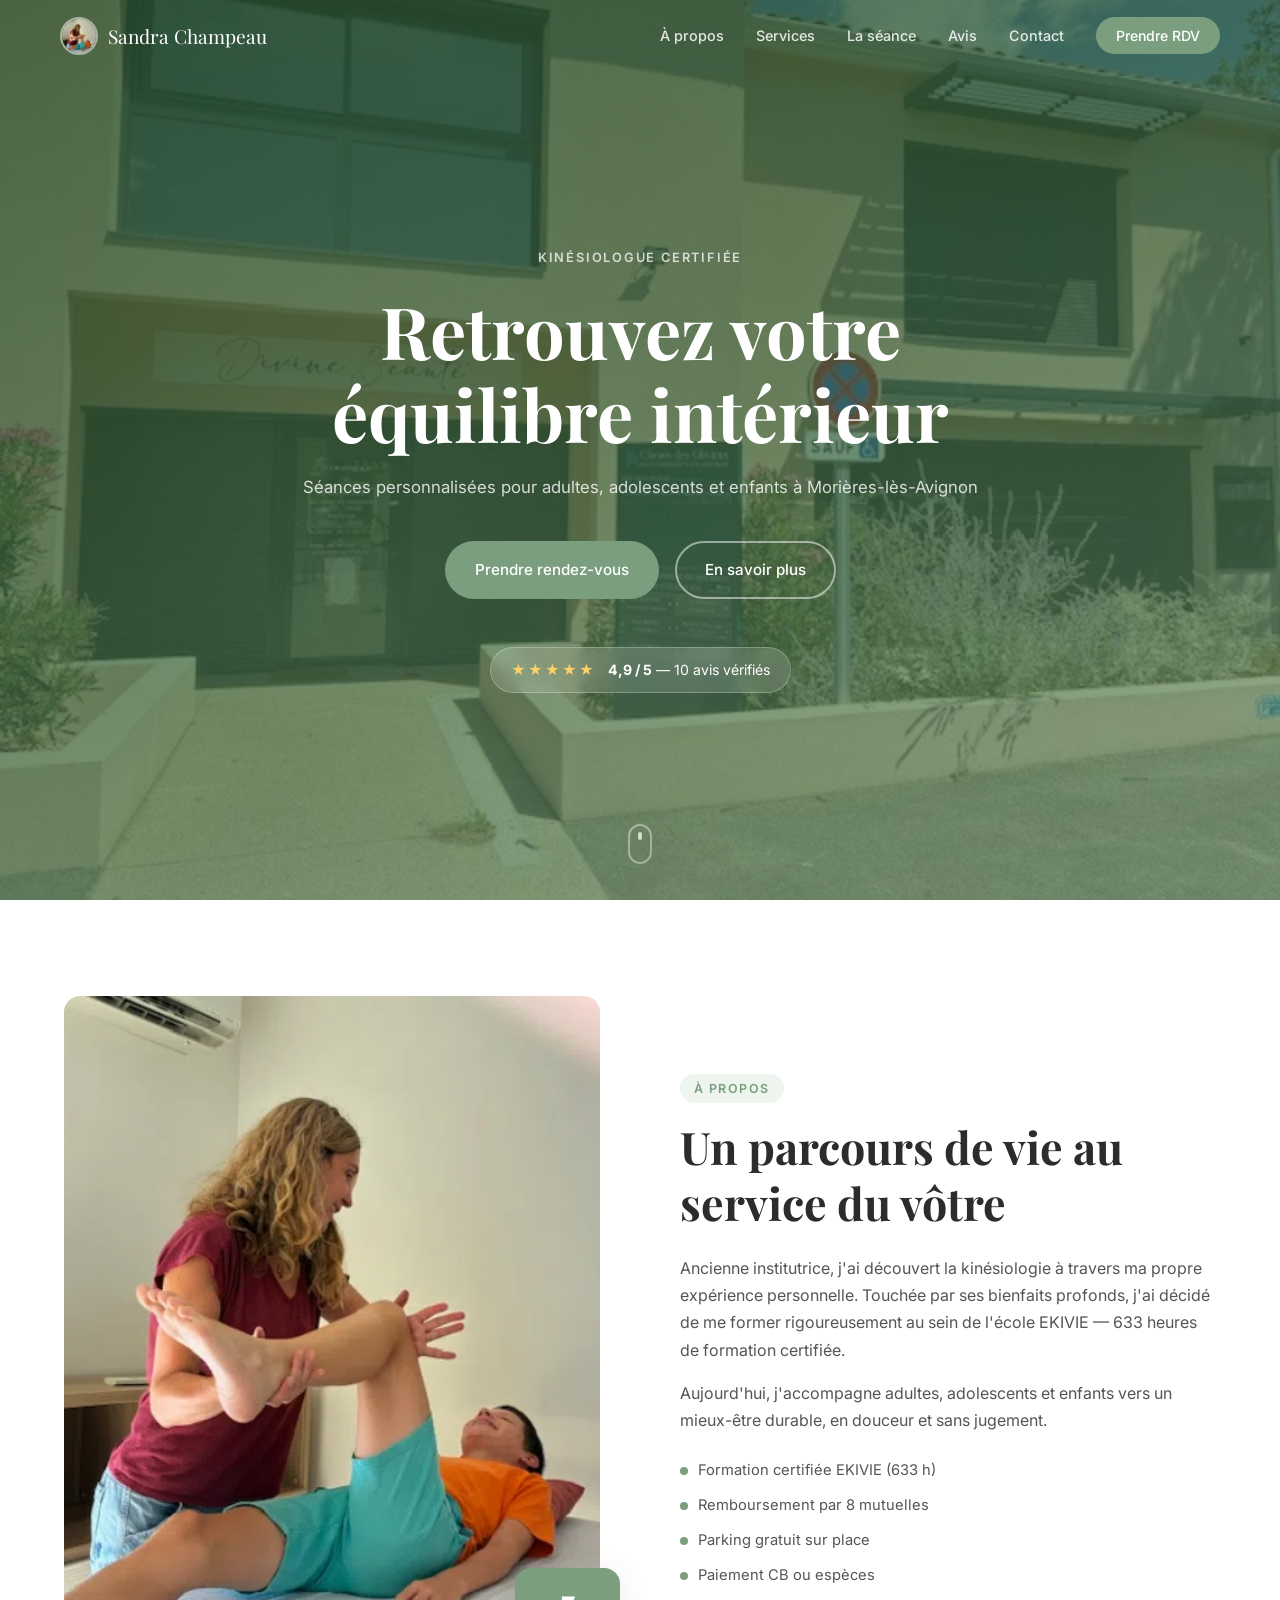
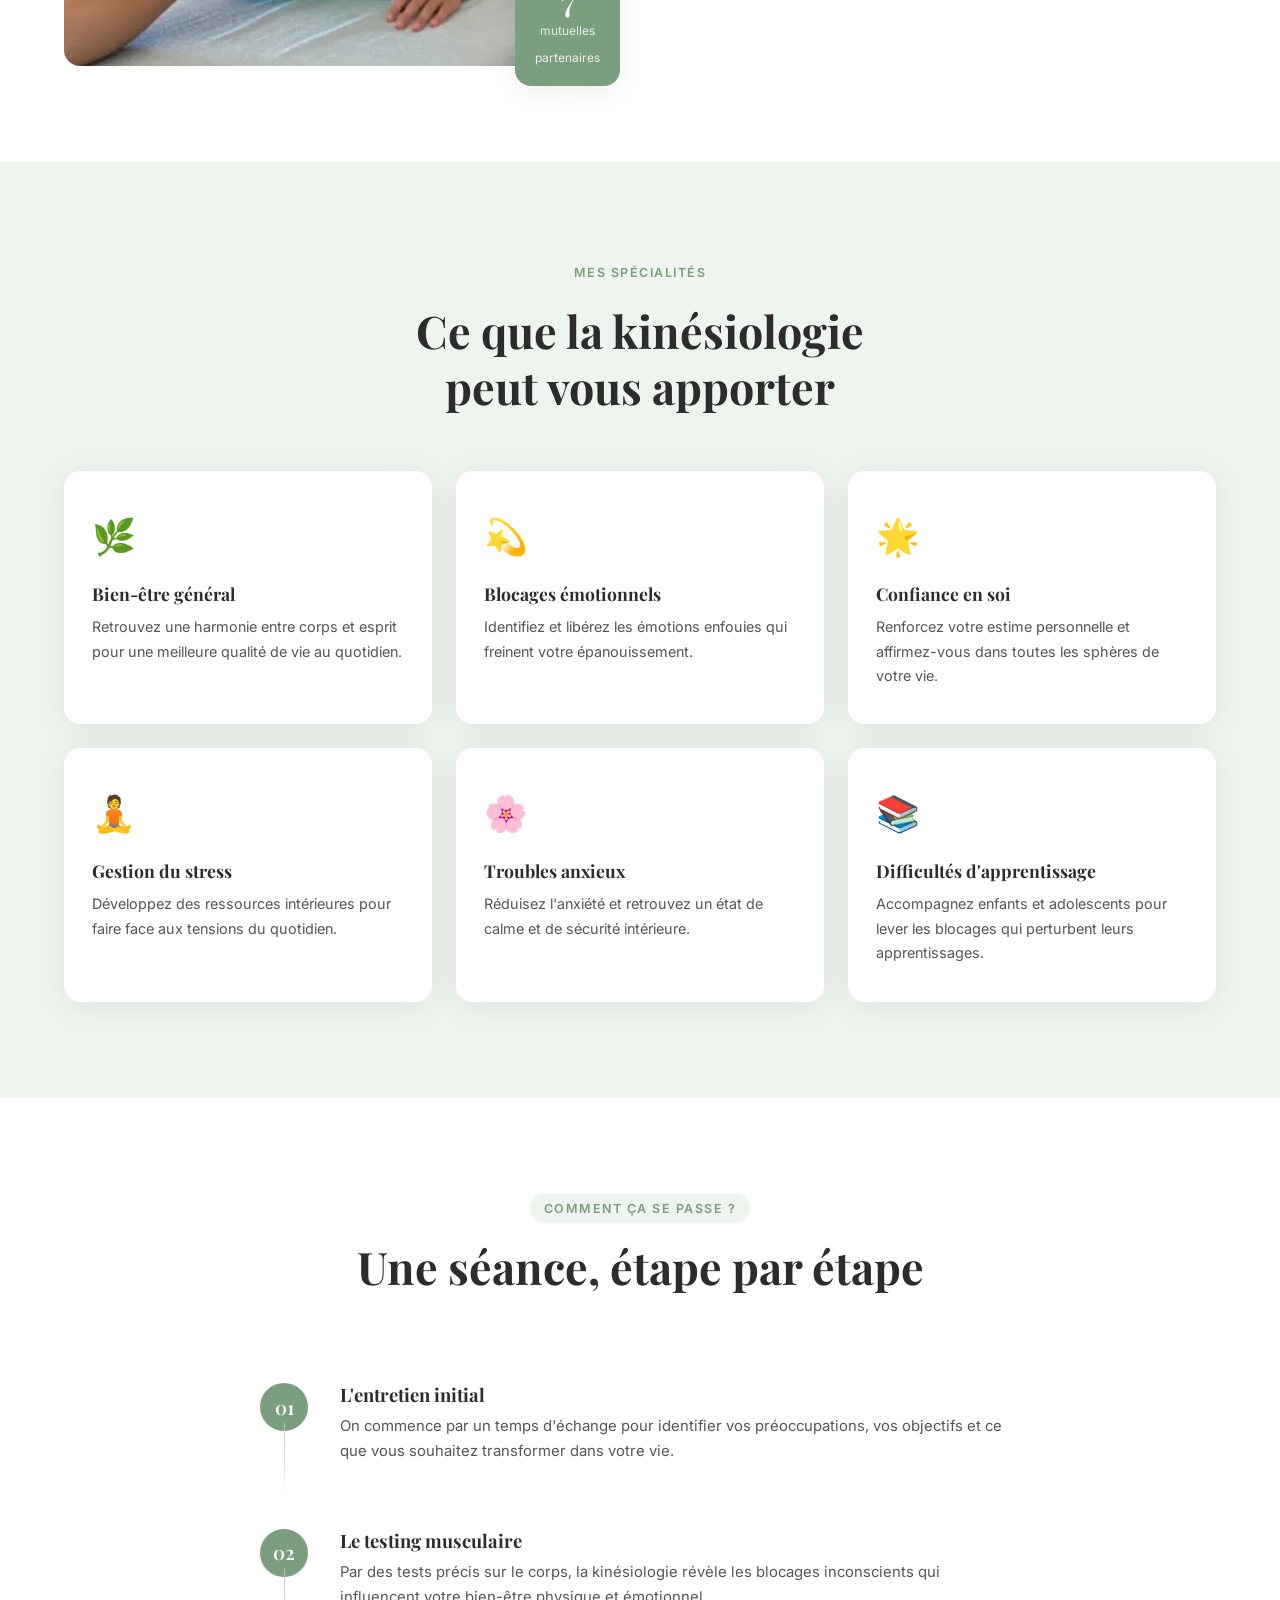
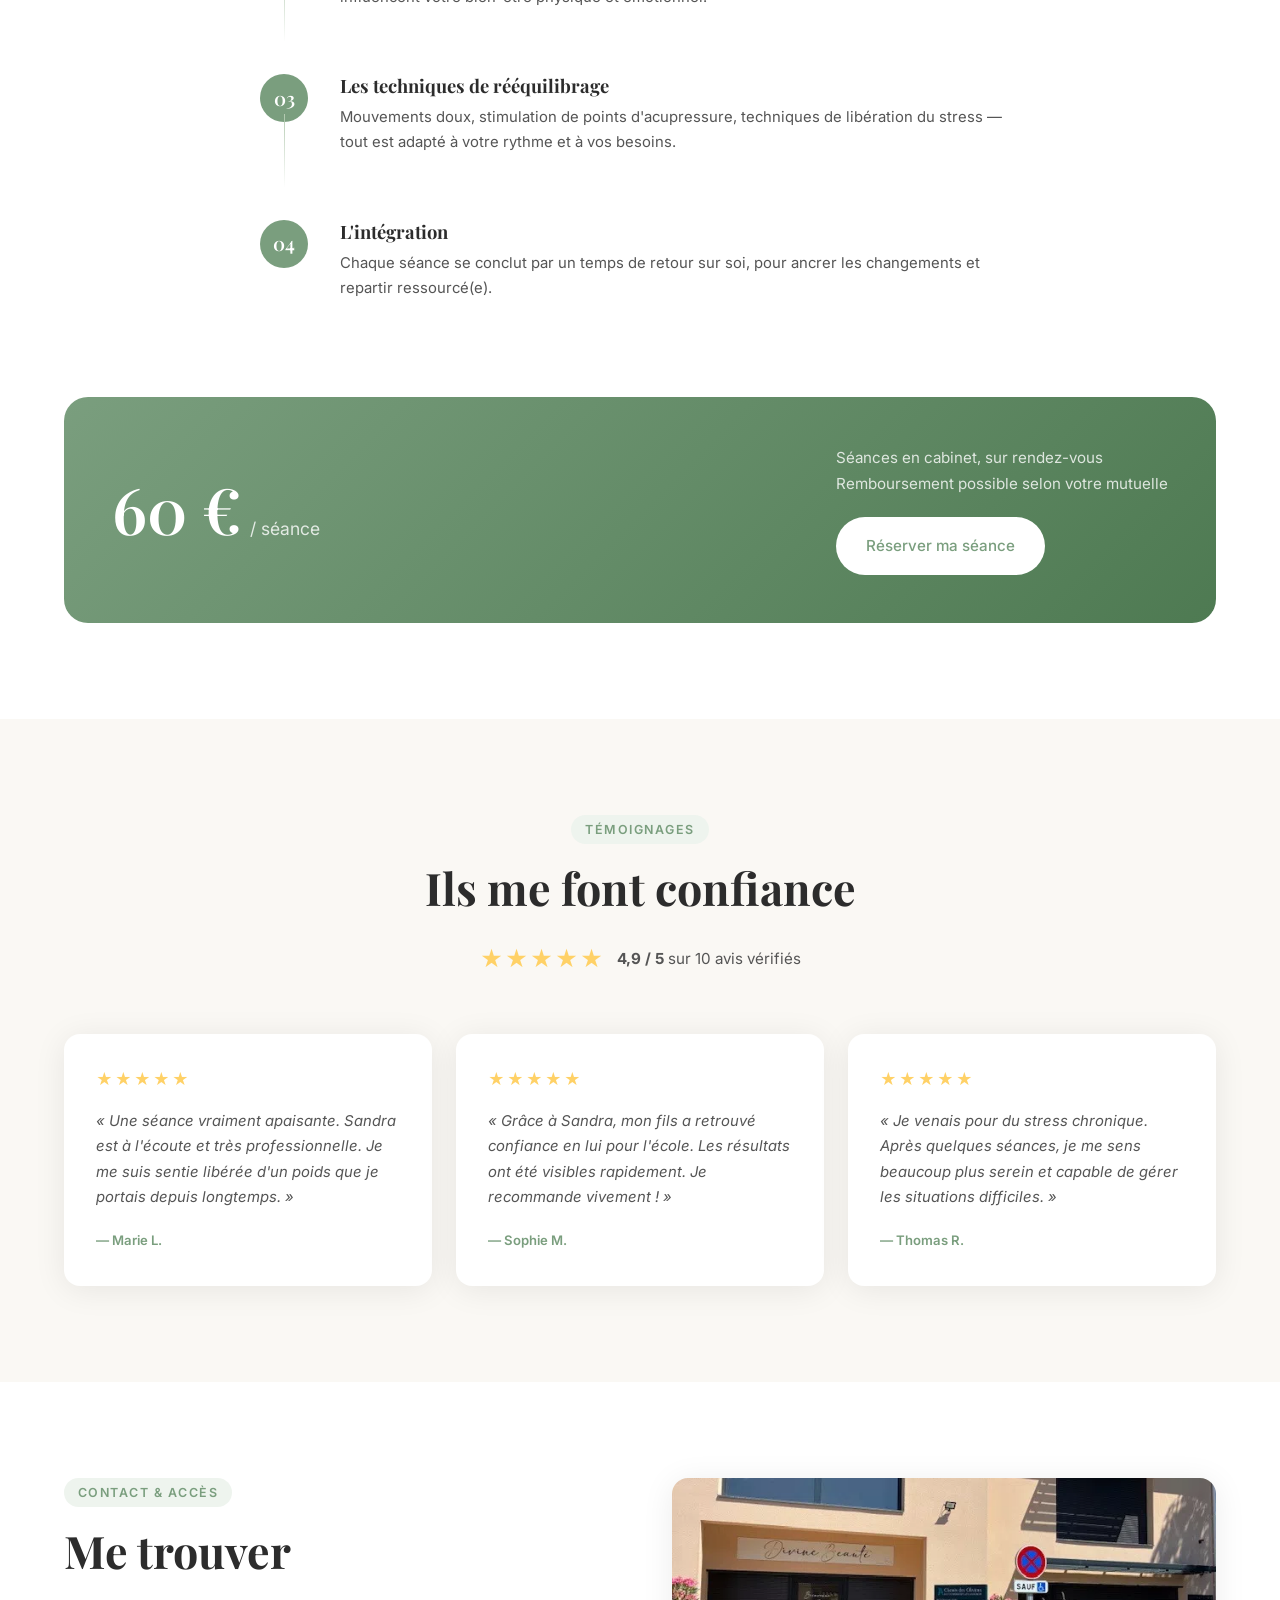
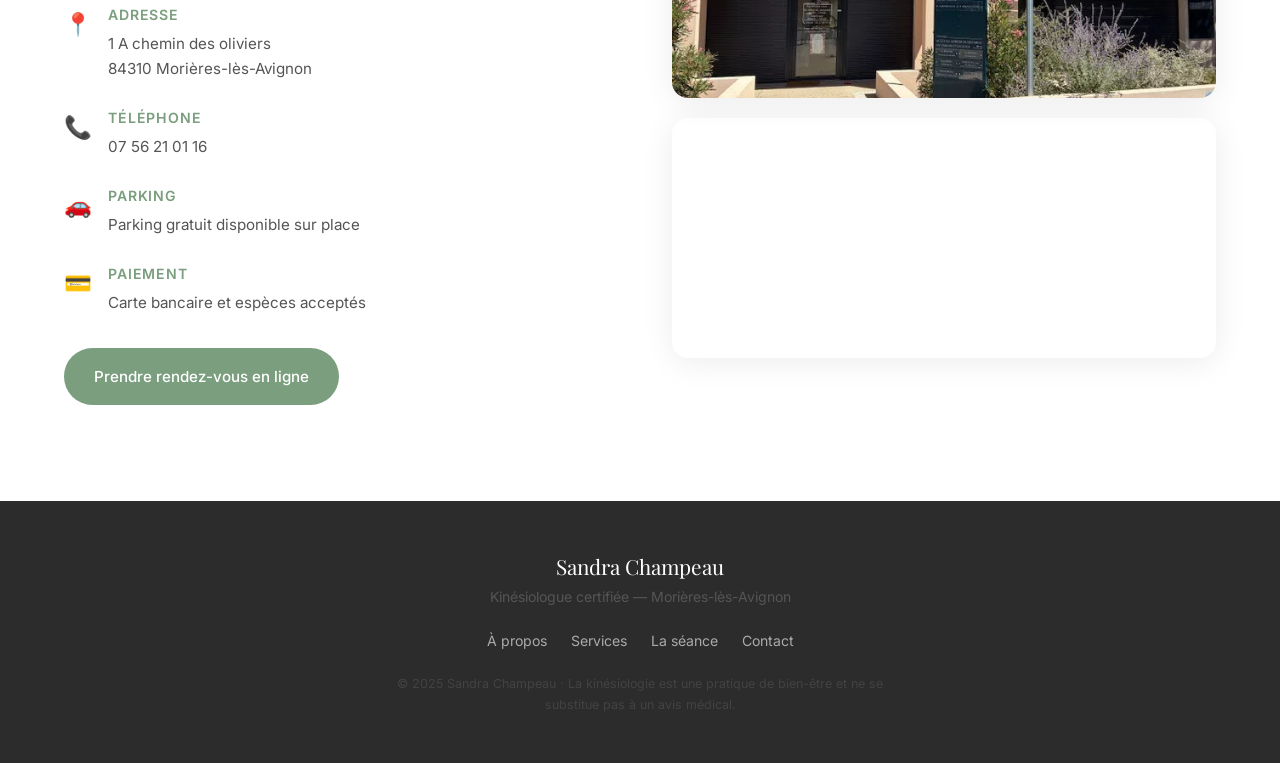
==== index.html @ ca21c3d2 "Initial commit — site Sandra Champeau kinésiologue" ====
<!DOCTYPE html>
<html lang="fr">
<head>
  <meta charset="UTF-8" />
  <meta name="viewport" content="width=device-width, initial-scale=1.0" />
  <title>Sandra Champeau — Kinésiologue à Morières-lès-Avignon | Gestion du stress, confiance en soi</title>
  <meta name="description" content="Sandra Champeau, kinésiologue certifiée à Morières-lès-Avignon (84310). Séances pour adultes, adolescents et enfants. Stress, anxiété, blocages émotionnels, confiance en soi. 60 € — Remboursement mutuelle. Prise de RDV en ligne." />
  <meta name="keywords" content="kinésiologue Morières-lès-Avignon, kinésiologie Avignon, kinésiologue 84310, gestion du stress Avignon, blocages émotionnels, confiance en soi, kinésiologie enfant adolescent, Sandra Champeau" />
  <meta name="author" content="Sandra Champeau" />
  <meta name="robots" content="index, follow" />
  <link rel="canonical" href="https://kinesiologie-sandra-champeau.netlify.app/" />

  <!-- Open Graph -->
  <meta property="og:type" content="website" />
  <meta property="og:url" content="https://kinesiologie-sandra-champeau.netlify.app/" />
  <meta property="og:title" content="Sandra Champeau — Kinésiologue à Morières-lès-Avignon" />
  <meta property="og:description" content="Kinésiologue certifiée à Morières-lès-Avignon. Stress, anxiété, blocages émotionnels, confiance en soi. Séances adultes, ados et enfants. 60 €." />
  <meta property="og:image" content="https://kinesiologie-sandra-champeau.netlify.app/sandra.webp" />
  <meta property="og:locale" content="fr_FR" />

  <!-- Twitter Card -->
  <meta name="twitter:card" content="summary_large_image" />
  <meta name="twitter:title" content="Sandra Champeau — Kinésiologue à Morières-lès-Avignon" />
  <meta name="twitter:description" content="Kinésiologue certifiée à Morières-lès-Avignon. Stress, blocages émotionnels, confiance en soi." />
  <meta name="twitter:image" content="https://kinesiologie-sandra-champeau.netlify.app/sandra.webp" />

  <!-- Schema JSON-LD -->
  <script type="application/ld+json">
  {
    "@context": "https://schema.org",
    "@type": "HealthAndBeautyBusiness",
    "name": "Sandra Champeau — Kinésiologue",
    "description": "Kinésiologue certifiée proposant des séances pour adultes, adolescents et enfants à Morières-lès-Avignon.",
    "url": "https://kinesiologie-sandra-champeau.netlify.app/",
    "image": "https://kinesiologie-sandra-champeau.netlify.app/sandra.webp",
    "telephone": "+33756210116",
    "priceRange": "60€",
    "currenciesAccepted": "EUR",
    "paymentAccepted": "Cash, Credit Card",
    "address": {
      "@type": "PostalAddress",
      "streetAddress": "1 A chemin des oliviers",
      "addressLocality": "Morières-lès-Avignon",
      "postalCode": "84310",
      "addressCountry": "FR"
    },
    "geo": { "@type": "GeoCoordinates", "latitude": 43.9285, "longitude": 4.8985 },
    "areaServed": ["Morières-lès-Avignon", "Avignon", "Vaucluse"],
    "aggregateRating": { "@type": "AggregateRating", "ratingValue": "4.9", "reviewCount": "10", "bestRating": "5" },
    "sameAs": ["https://www.resalib.fr/praticien/109384-sandra-champeau-kinesiologue-morieres-les-avignon"]
  }
  </script>

  <link rel="stylesheet" href="styles.css" />
  <link rel="preconnect" href="https://fonts.googleapis.com" />
  <link href="https://fonts.googleapis.com/css2?family=Playfair+Display:wght@400;600&family=Inter:wght@300;400;500;600&display=swap" rel="stylesheet" />
  <script src="https://identity.netlify.com/v1/netlify-identity-widget.js"></script>
</head>
<body>

  <!-- ── NAVIGATION ── -->
  <nav class="nav" id="nav">
    <div class="nav__inner">
      <a href="#hero" class="nav__logo">
        <img src="sandra.webp" alt="Sandra Champeau" class="nav__avatar" />
        Sandra Champeau
      </a>
      <button class="nav__burger" id="burger" aria-label="Menu">
        <span></span><span></span><span></span>
      </button>
      <ul class="nav__links" id="navLinks">
        <li><a href="#apropos">À propos</a></li>
        <li><a href="#services">Services</a></li>
        <li><a href="#seance">La séance</a></li>
        <li><a href="#avis">Avis</a></li>
        <li><a href="#contact">Contact</a></li>
        <li><a href="https://www.resalib.fr/praticien/109384-sandra-champeau-kinesiologue-morieres-les-avignon" class="nav__cta" target="_blank" rel="noopener">Prendre RDV</a></li>
      </ul>
    </div>
  </nav>

  <!-- ── HERO ── -->
  <section class="hero" id="hero">
    <div class="hero__bg"></div>
    <div class="hero__content reveal">
      <p class="hero__tag">Kinésiologue certifiée</p>
      <h1 class="hero__title" data-cms="hero.title">Retrouvez votre<br><em>équilibre intérieur</em></h1>
      <p class="hero__sub" data-cms="hero.subtitle">Séances personnalisées pour adultes, adolescents et enfants<br>à Morières-lès-Avignon</p>
      <div class="hero__actions">
        <a href="https://www.resalib.fr/praticien/109384-sandra-champeau-kinesiologue-morieres-les-avignon" class="btn btn--primary" target="_blank" rel="noopener">Prendre rendez-vous</a>
        <a href="#apropos" class="btn btn--ghost">En savoir plus</a>
      </div>
      <div class="hero__badge">
        <div class="stars">★★★★★</div>
        <span><strong>4,9 / 5</strong> — 10 avis vérifiés</span>
      </div>
    </div>
    <div class="hero__scroll"><span></span></div>
  </section>

  <!-- ── À PROPOS ── -->
  <section class="about section" id="apropos">
    <div class="container">
      <div class="about__grid">
        <div class="about__visual reveal">
          <div class="about__img-wrap">
            <img src="sandra.webp" alt="Sandra Champeau, kinésiologue, en séance avec un enfant" class="about__photo" id="about-photo" />
            <div class="about__badge-float">
              <span class="about__badge-num">8</span>
              <span class="about__badge-txt">mutuelles<br>partenaires</span>
            </div>
          </div>
        </div>
        <div class="about__text reveal">
          <span class="section__tag">À propos</span>
          <h2 class="section__title" data-cms="about.title">Un parcours de vie<br>au service du vôtre</h2>
          <p data-cms="about.text1">Ancienne institutrice, j'ai découvert la kinésiologie à travers ma propre expérience personnelle. Touchée par ses bienfaits profonds, j'ai décidé de me former rigoureusement au sein de l'école <strong>EKIVIE</strong> — 633 heures de formation certifiée.</p>
          <p data-cms="about.text2">Aujourd'hui, j'accompagne adultes, adolescents et enfants vers un mieux-être durable, en douceur et sans jugement.</p>
          <ul class="about__list">
            <li>Formation certifiée EKIVIE (633 h)</li>
            <li>Remboursement par 8 mutuelles</li>
            <li>Parking gratuit sur place</li>
            <li>Paiement CB ou espèces</li>
          </ul>
        </div>
      </div>
    </div>
  </section>

  <!-- ── SERVICES ── -->
  <section class="services section" id="services">
    <div class="container">
      <div class="section__header reveal">
        <span class="section__tag">Mes spécialités</span>
        <h2 class="section__title">Ce que la kinésiologie<br>peut vous apporter</h2>
      </div>
      <div class="services__grid" id="services-grid">
        <!-- Injecté via JS -->
      </div>
    </div>
  </section>

  <!-- ── LA SÉANCE ── -->
  <section class="process section" id="seance">
    <div class="container">
      <div class="section__header reveal">
        <span class="section__tag">Comment ça se passe ?</span>
        <h2 class="section__title">Une séance, étape par étape</h2>
      </div>
      <div class="process__steps">
        <div class="process__step reveal">
          <div class="process__num">01</div>
          <div class="process__body">
            <h3>L'entretien initial</h3>
            <p>On commence par un temps d'échange pour identifier vos préoccupations, vos objectifs et ce que vous souhaitez transformer dans votre vie.</p>
          </div>
        </div>
        <div class="process__step reveal">
          <div class="process__num">02</div>
          <div class="process__body">
            <h3>Le testing musculaire</h3>
            <p>Par des tests précis sur le corps, la kinésiologie révèle les blocages inconscients qui influencent votre bien-être physique et émotionnel.</p>
          </div>
        </div>
        <div class="process__step reveal">
          <div class="process__num">03</div>
          <div class="process__body">
            <h3>Les techniques de rééquilibrage</h3>
            <p>Mouvements doux, stimulation de points d'acupressure, techniques de libération du stress — tout est adapté à votre rythme et à vos besoins.</p>
          </div>
        </div>
        <div class="process__step reveal">
          <div class="process__num">04</div>
          <div class="process__body">
            <h3>L'intégration</h3>
            <p>Chaque séance se conclut par un temps de retour sur soi, pour ancrer les changements et repartir ressourcé(e).</p>
          </div>
        </div>
      </div>

      <div class="tarif reveal">
        <div class="tarif__price">
          <span class="tarif__num" id="tarif-num">60 €</span>
          <span class="tarif__label">/ séance</span>
        </div>
        <div class="tarif__info">
          <p>Séances en cabinet, sur rendez-vous<br>Remboursement possible selon votre mutuelle</p>
          <a href="https://www.resalib.fr/praticien/109384-sandra-champeau-kinesiologue-morieres-les-avignon" class="btn btn--primary" target="_blank" rel="noopener">Réserver ma séance</a>
        </div>
      </div>
    </div>
  </section>

  <!-- ── AVIS ── -->
  <section class="reviews section" id="avis">
    <div class="container">
      <div class="section__header reveal">
        <span class="section__tag">Témoignages</span>
        <h2 class="section__title">Ils me font confiance</h2>
        <div class="reviews__global">
          <div class="stars stars--lg">★★★★★</div>
          <p><strong>4,9 / 5</strong> sur 10 avis vérifiés</p>
        </div>
      </div>
      <div class="reviews__grid" id="reviews-grid">
        <!-- Injecté via JS -->
      </div>
    </div>
  </section>

  <!-- ── CONTACT ── -->
  <section class="contact section" id="contact">
    <div class="container">
      <div class="contact__grid">
        <div class="contact__info reveal">
          <span class="section__tag">Contact & accès</span>
          <h2 class="section__title">Me trouver</h2>
          <ul class="contact__list">
            <li>
              <span class="contact__icon">📍</span>
              <div>
                <strong>Adresse</strong>
                <p>1 A chemin des oliviers<br>84310 Morières-lès-Avignon</p>
              </div>
            </li>
            <li>
              <span class="contact__icon">📞</span>
              <div>
                <strong>Téléphone</strong>
                <p><a href="tel:0756210116">07 56 21 01 16</a></p>
              </div>
            </li>
            <li>
              <span class="contact__icon">🚗</span>
              <div>
                <strong>Parking</strong>
                <p>Parking gratuit disponible sur place</p>
              </div>
            </li>
            <li>
              <span class="contact__icon">💳</span>
              <div>
                <strong>Paiement</strong>
                <p>Carte bancaire et espèces acceptés</p>
              </div>
            </li>
          </ul>
          <a href="https://www.resalib.fr/praticien/109384-sandra-champeau-kinesiologue-morieres-les-avignon" class="btn btn--primary" target="_blank" rel="noopener">Prendre rendez-vous en ligne</a>
        </div>
        <div class="contact__visuals reveal">
          <img src="109384_cabinet.webp" alt="Façade du cabinet de kinésiologie, Chemin des Oliviers, Morières-lès-Avignon" class="contact__cabinet-photo" />
          <div class="contact__map">
            <iframe
              src="https://www.google.com/maps/embed?pb=!1m18!1m12!1m3!1d2882.5!2d4.8985!3d43.9285!2m3!1f0!2f0!3f0!3m2!1i1024!2i768!4f13.1!3m3!1m2!1s0x12b5ef7a6b2bef1f%3A0x0!2s1+A+Chemin+des+Oliviers%2C+84310+Mori%C3%A8res-l%C3%A8s-Avignon!5e0!3m2!1sfr!2sfr!4v1"
              width="100%" height="100%" style="border:0;" allowfullscreen="" loading="lazy"
              referrerpolicy="no-referrer-when-downgrade" title="Localisation du cabinet">
            </iframe>
          </div>
        </div>
      </div>
    </div>
  </section>

  <!-- ── FOOTER ── -->
  <footer class="footer">
    <div class="container">
      <div class="footer__inner">
        <div>
          <p class="footer__name">Sandra Champeau</p>
          <p class="footer__job">Kinésiologue certifiée — Morières-lès-Avignon</p>
        </div>
        <nav class="footer__nav">
          <a href="#apropos">À propos</a>
          <a href="#services">Services</a>
          <a href="#seance">La séance</a>
          <a href="#contact">Contact</a>
        </nav>
        <p class="footer__legal">© 2025 Sandra Champeau · La kinésiologie est une pratique de bien-être et ne se substitue pas à un avis médical.</p>
      </div>
    </div>
  </footer>

  <script src="script.js"></script>
</body>
</html>
---- styles.css ----
/* ── RESET & BASE ── */
*, *::before, *::after { box-sizing: border-box; margin: 0; padding: 0; }

:root {
  --sage:      #7a9e7e;
  --sage-lt:   #b5cbb2;
  --sage-pale: #eef4ee;
  --cream:     #faf8f4;
  --warm:      #f0ebe2;
  --text:      #2c2c2c;
  --text-m:    #555;
  --text-lt:   #888;
  --white:     #ffffff;
  --radius:    16px;
  --shadow:    0 4px 32px rgba(0,0,0,.08);
  --trans:     .35s cubic-bezier(.4,0,.2,1);
}

html { scroll-behavior: smooth; font-size: 16px; }

body {
  font-family: 'Inter', sans-serif;
  color: var(--text);
  background: var(--cream);
  line-height: 1.7;
  overflow-x: hidden;
}

h1,h2,h3 { font-family: 'Playfair Display', serif; line-height: 1.25; }
a { color: inherit; text-decoration: none; }
p { color: var(--text-m); }
img { max-width: 100%; display: block; }

.container { width: min(1160px, 90%); margin-inline: auto; }

.section { padding: 96px 0; }

.section__tag {
  display: inline-block;
  font-size: .78rem;
  font-weight: 600;
  letter-spacing: .12em;
  text-transform: uppercase;
  color: var(--sage);
  background: var(--sage-pale);
  padding: 4px 14px;
  border-radius: 999px;
  margin-bottom: 16px;
}

.section__title {
  font-size: clamp(1.9rem, 4vw, 2.8rem);
  color: var(--text);
  margin-bottom: 24px;
}

.section__header { text-align: center; margin-bottom: 56px; }

/* ── BUTTONS ── */
.btn {
  display: inline-flex;
  align-items: center;
  gap: 8px;
  padding: 14px 28px;
  border-radius: 999px;
  font-size: .95rem;
  font-weight: 500;
  font-family: 'Inter', sans-serif;
  cursor: pointer;
  transition: var(--trans);
  border: 2px solid transparent;
}

.btn--primary {
  background: var(--sage);
  color: var(--white);
}
.btn--primary:hover { background: #638467; transform: translateY(-2px); box-shadow: 0 8px 24px rgba(122,158,126,.35); }

.btn--ghost {
  background: transparent;
  color: var(--white);
  border-color: rgba(255,255,255,.5);
}
.btn--ghost:hover { background: rgba(255,255,255,.12); border-color: rgba(255,255,255,.8); }

/* ── NAVIGATION ── */
.nav {
  position: fixed;
  top: 0; left: 0; right: 0;
  z-index: 100;
  padding: 0 32px;
  transition: background var(--trans), box-shadow var(--trans);
}

.nav.scrolled {
  background: rgba(250,248,244,.95);
  backdrop-filter: blur(12px);
  box-shadow: 0 2px 20px rgba(0,0,0,.06);
}

.nav__inner {
  display: flex;
  align-items: center;
  justify-content: space-between;
  height: 72px;
  max-width: 1160px;
  margin-inline: auto;
}

.nav__logo {
  font-family: 'Playfair Display', serif;
  font-size: 1.2rem;
  color: var(--white);
  transition: color var(--trans);
  display: flex;
  align-items: center;
  gap: 10px;
}
.nav.scrolled .nav__logo { color: var(--text); }

.nav__avatar {
  width: 38px;
  height: 38px;
  border-radius: 50%;
  object-fit: cover;
  object-position: center top;
  border: 2px solid rgba(255,255,255,.5);
  flex-shrink: 0;
  transition: border-color var(--trans);
}
.nav.scrolled .nav__avatar { border-color: var(--sage-lt); }

.nav__links {
  display: flex;
  align-items: center;
  gap: 32px;
  list-style: none;
}

.nav__links a {
  font-size: .9rem;
  font-weight: 500;
  color: rgba(255,255,255,.85);
  transition: color var(--trans);
}
.nav.scrolled .nav__links a { color: var(--text-m); }
.nav__links a:hover { color: var(--sage) !important; }

.nav__cta {
  background: var(--sage) !important;
  color: var(--white) !important;
  padding: 10px 20px;
  border-radius: 999px;
  font-size: .88rem !important;
}
.nav__cta:hover { background: #638467 !important; transform: translateY(-1px); }

.nav__burger { display: none; flex-direction: column; gap: 5px; background: none; border: none; cursor: pointer; padding: 4px; }
.nav__burger span { display: block; width: 24px; height: 2px; background: var(--white); border-radius: 2px; transition: var(--trans); }
.nav.scrolled .nav__burger span { background: var(--text); }

/* ── HERO ── */
.hero {
  min-height: 100svh;
  display: flex;
  align-items: center;
  justify-content: center;
  text-align: center;
  position: relative;
  overflow: hidden;
  padding: 120px 20px 80px;
}

.hero__bg {
  position: absolute;
  inset: 0;
  background-image: url('109384_cabinet.webp');
  background-size: cover;
  background-position: center;
  z-index: 0;
}

.hero__bg::after {
  content: '';
  position: absolute;
  inset: 0;
  background: linear-gradient(160deg,
    rgba(40, 78, 43, 0.82) 0%,
    rgba(60, 100, 64, 0.75) 50%,
    rgba(100, 140, 100, 0.65) 100%);
}

.hero__content {
  position: relative;
  z-index: 1;
  max-width: 680px;
}

.hero__tag {
  font-size: .8rem;
  font-weight: 600;
  letter-spacing: .14em;
  text-transform: uppercase;
  color: rgba(255,255,255,.75);
  margin-bottom: 20px;
}

.hero__title {
  font-size: clamp(2.5rem, 7vw, 4.5rem);
  color: var(--white);
  margin-bottom: 20px;
  line-height: 1.15;
}
.hero__title em { font-style: italic; color: #d4ebd5; }

.hero__sub {
  font-size: 1.05rem;
  color: rgba(255,255,255,.8);
  margin-bottom: 40px;
  line-height: 1.6;
}

.hero__actions {
  display: flex;
  gap: 16px;
  justify-content: center;
  flex-wrap: wrap;
  margin-bottom: 48px;
}

.hero__badge {
  display: inline-flex;
  align-items: center;
  gap: 12px;
  background: rgba(255,255,255,.15);
  backdrop-filter: blur(8px);
  border: 1px solid rgba(255,255,255,.25);
  border-radius: 999px;
  padding: 10px 20px;
  color: var(--white);
  font-size: .88rem;
}

.stars { color: #ffd166; letter-spacing: 2px; }
.stars--lg { font-size: 1.4rem; }

.hero__scroll {
  position: absolute;
  bottom: 36px;
  left: 50%;
  transform: translateX(-50%);
  z-index: 1;
}
.hero__scroll span {
  display: block;
  width: 24px;
  height: 40px;
  border: 2px solid rgba(255,255,255,.4);
  border-radius: 999px;
  position: relative;
}
.hero__scroll span::after {
  content: '';
  position: absolute;
  top: 6px;
  left: 50%;
  transform: translateX(-50%);
  width: 4px;
  height: 8px;
  background: rgba(255,255,255,.7);
  border-radius: 2px;
  animation: scrollDot 1.8s ease-in-out infinite;
}
@keyframes scrollDot {
  0%   { opacity: 1; transform: translateX(-50%) translateY(0); }
  100% { opacity: 0; transform: translateX(-50%) translateY(14px); }
}

/* ── ABOUT ── */
.about { background: var(--white); }

.about__grid {
  display: grid;
  grid-template-columns: 1fr 1fr;
  gap: 80px;
  align-items: center;
}

.about__img-wrap {
  position: relative;
  border-radius: var(--radius);
  overflow: visible;
}

.about__photo {
  width: 100%;
  aspect-ratio: 4/5;
  object-fit: cover;
  object-position: center top;
  border-radius: var(--radius);
  display: block;
}

.about__badge-float {
  position: absolute;
  bottom: -20px;
  right: -20px;
  background: var(--sage);
  color: var(--white);
  border-radius: var(--radius);
  padding: 16px 20px;
  text-align: center;
  box-shadow: var(--shadow);
}
.about__badge-num {
  display: block;
  font-size: 2rem;
  font-family: 'Playfair Display', serif;
  font-weight: 600;
  line-height: 1;
}
.about__badge-txt {
  font-size: .75rem;
  opacity: .85;
}

.about__text p { margin-bottom: 16px; }

.about__list {
  list-style: none;
  margin-top: 24px;
  display: flex;
  flex-direction: column;
  gap: 10px;
}
.about__list li {
  display: flex;
  align-items: center;
  gap: 10px;
  font-size: .92rem;
  color: var(--text-m);
}
.about__list li::before {
  content: '';
  display: block;
  width: 8px;
  height: 8px;
  border-radius: 50%;
  background: var(--sage);
  flex-shrink: 0;
}

/* ── SERVICES ── */
.services { background: var(--sage-pale); }

.services__grid {
  display: grid;
  grid-template-columns: repeat(3, 1fr);
  gap: 24px;
}

.service-card {
  background: var(--white);
  border-radius: var(--radius);
  padding: 36px 28px;
  box-shadow: var(--shadow);
  transition: transform var(--trans), box-shadow var(--trans);
}
.service-card:hover {
  transform: translateY(-6px);
  box-shadow: 0 16px 48px rgba(0,0,0,.1);
}

.service-card__icon { font-size: 2.2rem; margin-bottom: 16px; }
.service-card h3 { font-size: 1.1rem; margin-bottom: 10px; color: var(--text); }
.service-card p { font-size: .9rem; }

/* ── PROCESS ── */
.process { background: var(--white); }

.process__steps {
  display: flex;
  flex-direction: column;
  gap: 0;
  max-width: 760px;
  margin: 0 auto 64px;
}

.process__step {
  display: flex;
  gap: 32px;
  align-items: flex-start;
  padding: 32px 0;
  position: relative;
}

.process__step:not(:last-child)::after {
  content: '';
  position: absolute;
  left: 24px;
  top: 72px;
  bottom: 0;
  width: 1px;
  background: linear-gradient(to bottom, var(--sage-lt), transparent);
}

.process__num {
  font-family: 'Playfair Display', serif;
  font-size: 1.2rem;
  font-weight: 600;
  color: var(--white);
  background: var(--sage);
  width: 48px;
  height: 48px;
  border-radius: 50%;
  display: flex;
  align-items: center;
  justify-content: center;
  flex-shrink: 0;
}

.process__body h3 { font-size: 1.15rem; margin-bottom: 8px; }
.process__body p { font-size: .93rem; }

.tarif {
  background: linear-gradient(135deg, var(--sage) 0%, #4e7a52 100%);
  border-radius: 24px;
  padding: 48px;
  display: flex;
  align-items: center;
  justify-content: space-between;
  gap: 32px;
  flex-wrap: wrap;
  color: var(--white);
}

.tarif__price { display: flex; align-items: baseline; gap: 8px; }
.tarif__num {
  font-family: 'Playfair Display', serif;
  font-size: 4rem;
  font-weight: 600;
  line-height: 1;
}
.tarif__label { font-size: 1.1rem; opacity: .8; }

.tarif__info p { color: rgba(255,255,255,.8); margin-bottom: 20px; font-size: .95rem; }

.tarif .btn--primary {
  background: var(--white);
  color: var(--sage);
}
.tarif .btn--primary:hover { background: var(--cream); box-shadow: 0 8px 24px rgba(0,0,0,.15); }

/* ── REVIEWS ── */
.reviews { background: var(--cream); }

.reviews__global {
  display: flex;
  align-items: center;
  gap: 12px;
  justify-content: center;
  margin-top: 8px;
}
.reviews__global p { font-size: .95rem; color: var(--text-m); }

.reviews__grid {
  display: grid;
  grid-template-columns: repeat(3, 1fr);
  gap: 24px;
  margin-top: 16px;
}

.review-card {
  background: var(--white);
  border-radius: var(--radius);
  padding: 32px;
  box-shadow: var(--shadow);
}

.review-card__stars { color: #ffd166; margin-bottom: 16px; letter-spacing: 2px; }
.review-card p { font-size: .93rem; font-style: italic; margin-bottom: 16px; }
.review-card__author { font-size: .82rem; font-weight: 600; color: var(--sage); }

/* ── CONTACT ── */
.contact { background: var(--white); }

.contact__grid {
  display: grid;
  grid-template-columns: 1fr 1fr;
  gap: 64px;
  align-items: start;
}

.contact__list {
  list-style: none;
  display: flex;
  flex-direction: column;
  gap: 24px;
  margin-bottom: 32px;
}

.contact__list li {
  display: flex;
  gap: 16px;
  align-items: flex-start;
}

.contact__icon { font-size: 1.4rem; flex-shrink: 0; margin-top: 2px; }

.contact__list strong {
  display: block;
  font-size: .88rem;
  font-weight: 600;
  text-transform: uppercase;
  letter-spacing: .06em;
  color: var(--sage);
  margin-bottom: 4px;
}

.contact__list p, .contact__list a {
  font-size: .95rem;
  color: var(--text-m);
}
.contact__list a:hover { color: var(--sage); }

.contact__visuals {
  display: flex;
  flex-direction: column;
  gap: 20px;
}

.contact__cabinet-photo {
  width: 100%;
  height: 220px;
  object-fit: cover;
  object-position: center;
  border-radius: var(--radius);
  box-shadow: var(--shadow);
  display: block;
}

.contact__map {
  border-radius: var(--radius);
  overflow: hidden;
  height: 240px;
  box-shadow: var(--shadow);
}

.contact__map iframe {
  width: 100%;
  height: 100%;
  display: block;
}

/* ── FOOTER ── */
.footer {
  background: var(--text);
  color: rgba(255,255,255,.7);
  padding: 48px 0;
}

.footer__inner {
  display: flex;
  flex-direction: column;
  align-items: center;
  gap: 20px;
  text-align: center;
}

.footer__name {
  font-family: 'Playfair Display', serif;
  font-size: 1.3rem;
  color: var(--white);
}

.footer__job { font-size: .88rem; }

.footer__nav {
  display: flex;
  gap: 24px;
  flex-wrap: wrap;
  justify-content: center;
}

.footer__nav a {
  font-size: .88rem;
  color: rgba(255,255,255,.6);
  transition: color var(--trans);
}
.footer__nav a:hover { color: var(--sage-lt); }

.footer__legal { font-size: .78rem; max-width: 520px; text-align: center; opacity: .55; }

/* ── REVEAL ANIMATION ── */
.reveal {
  opacity: 0;
  transform: translateY(30px);
  transition: opacity .7s cubic-bezier(.4,0,.2,1), transform .7s cubic-bezier(.4,0,.2,1);
}

.reveal.visible {
  opacity: 1;
  transform: none;
}

.service-card.reveal { transition-delay: calc(var(--i) * .08s); }

/* ── RESPONSIVE ── */
@media (max-width: 900px) {
  .services__grid { grid-template-columns: repeat(2, 1fr); }
  .reviews__grid  { grid-template-columns: repeat(2, 1fr); }
  .about__grid    { grid-template-columns: 1fr; gap: 40px; }
  .contact__grid  { grid-template-columns: 1fr; }
  .contact__cabinet-photo { height: 200px; }
  .contact__map   { height: 220px; }
  .tarif          { flex-direction: column; text-align: center; }
}

@media (max-width: 640px) {
  .section { padding: 64px 0; }
  .services__grid { grid-template-columns: 1fr; }
  .reviews__grid  { grid-template-columns: 1fr; }
  .nav__links {
    display: none;
    position: fixed;
    inset: 0;
    background: var(--white);
    flex-direction: column;
    align-items: center;
    justify-content: center;
    gap: 28px;
    z-index: 99;
  }
  .nav__links.open { display: flex; }
  .nav__links a { color: var(--text) !important; font-size: 1.1rem; }
  .nav__burger { display: flex; z-index: 100; }
  .nav__cta { background: var(--sage) !important; color: var(--white) !important; }
  .hero__title { font-size: 2.4rem; }
  .tarif__num { font-size: 3rem; }
  .about__badge-float { right: 0; bottom: -16px; }
}
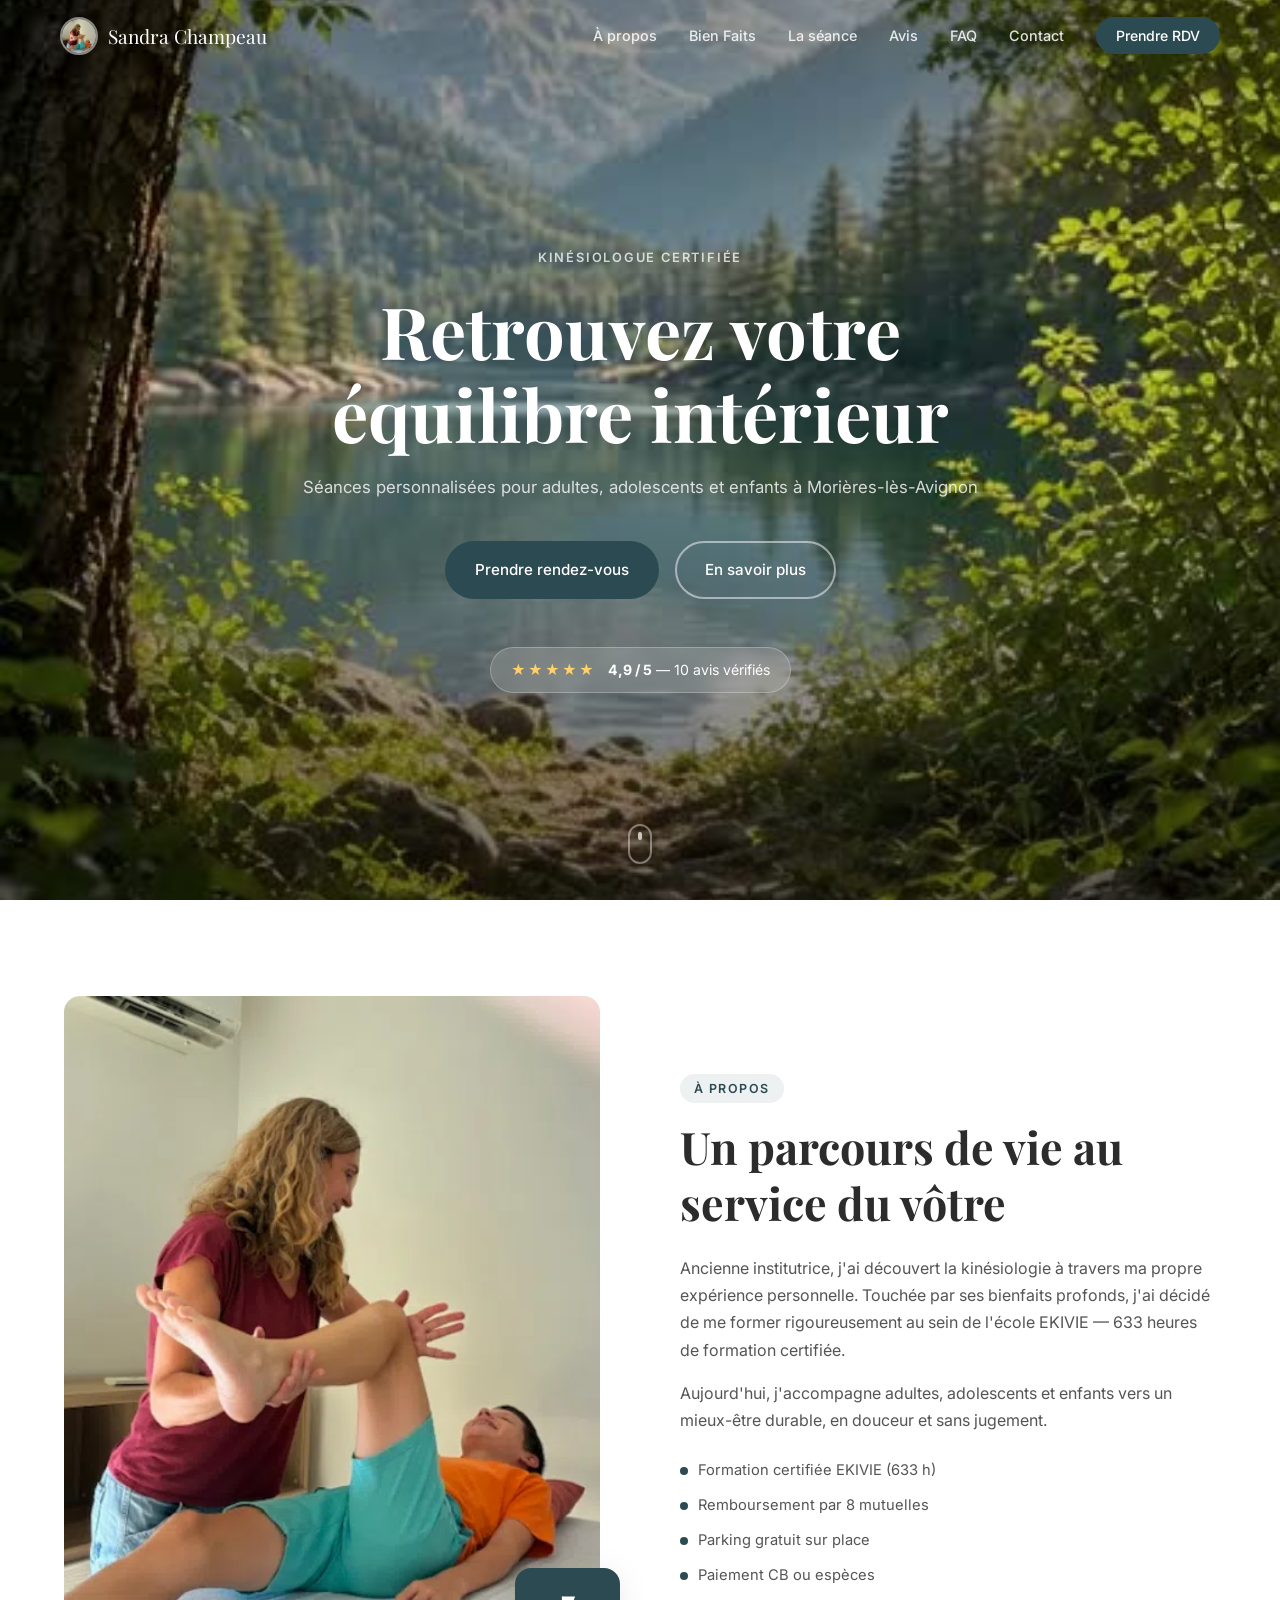
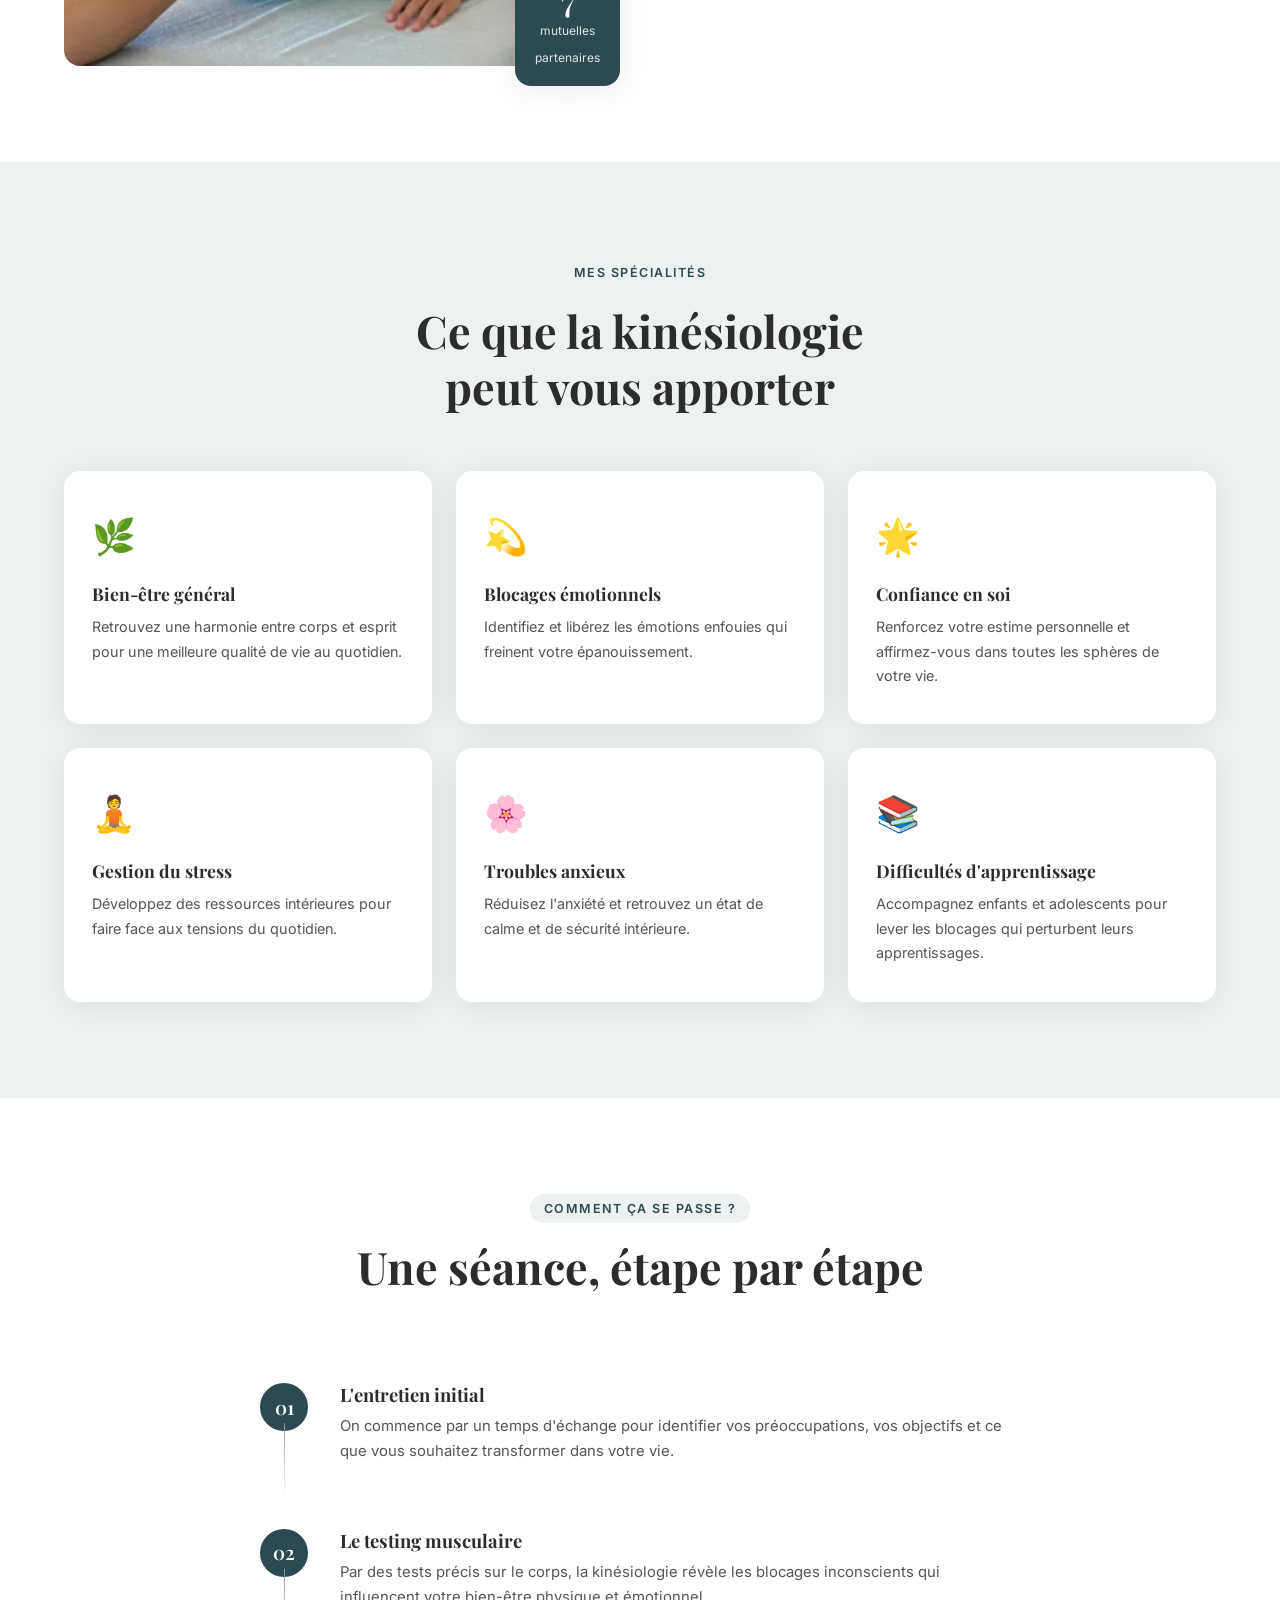
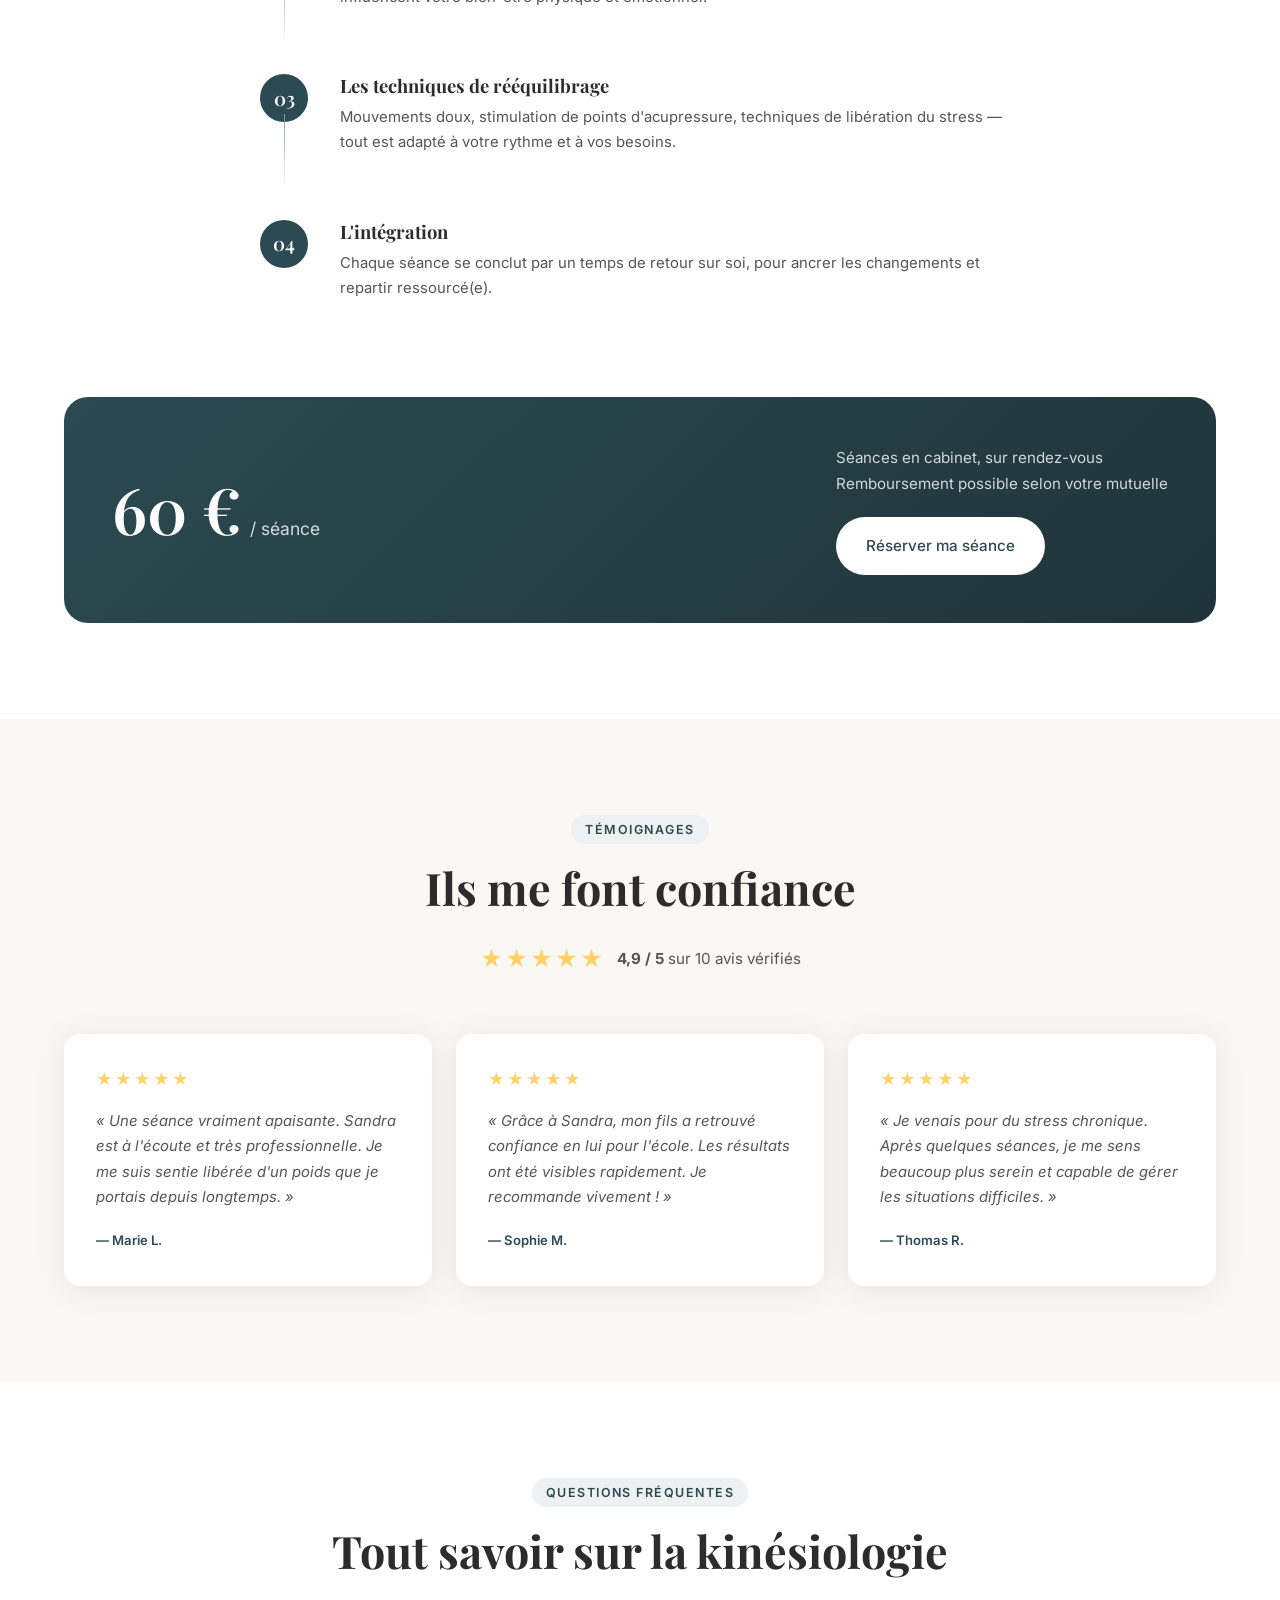
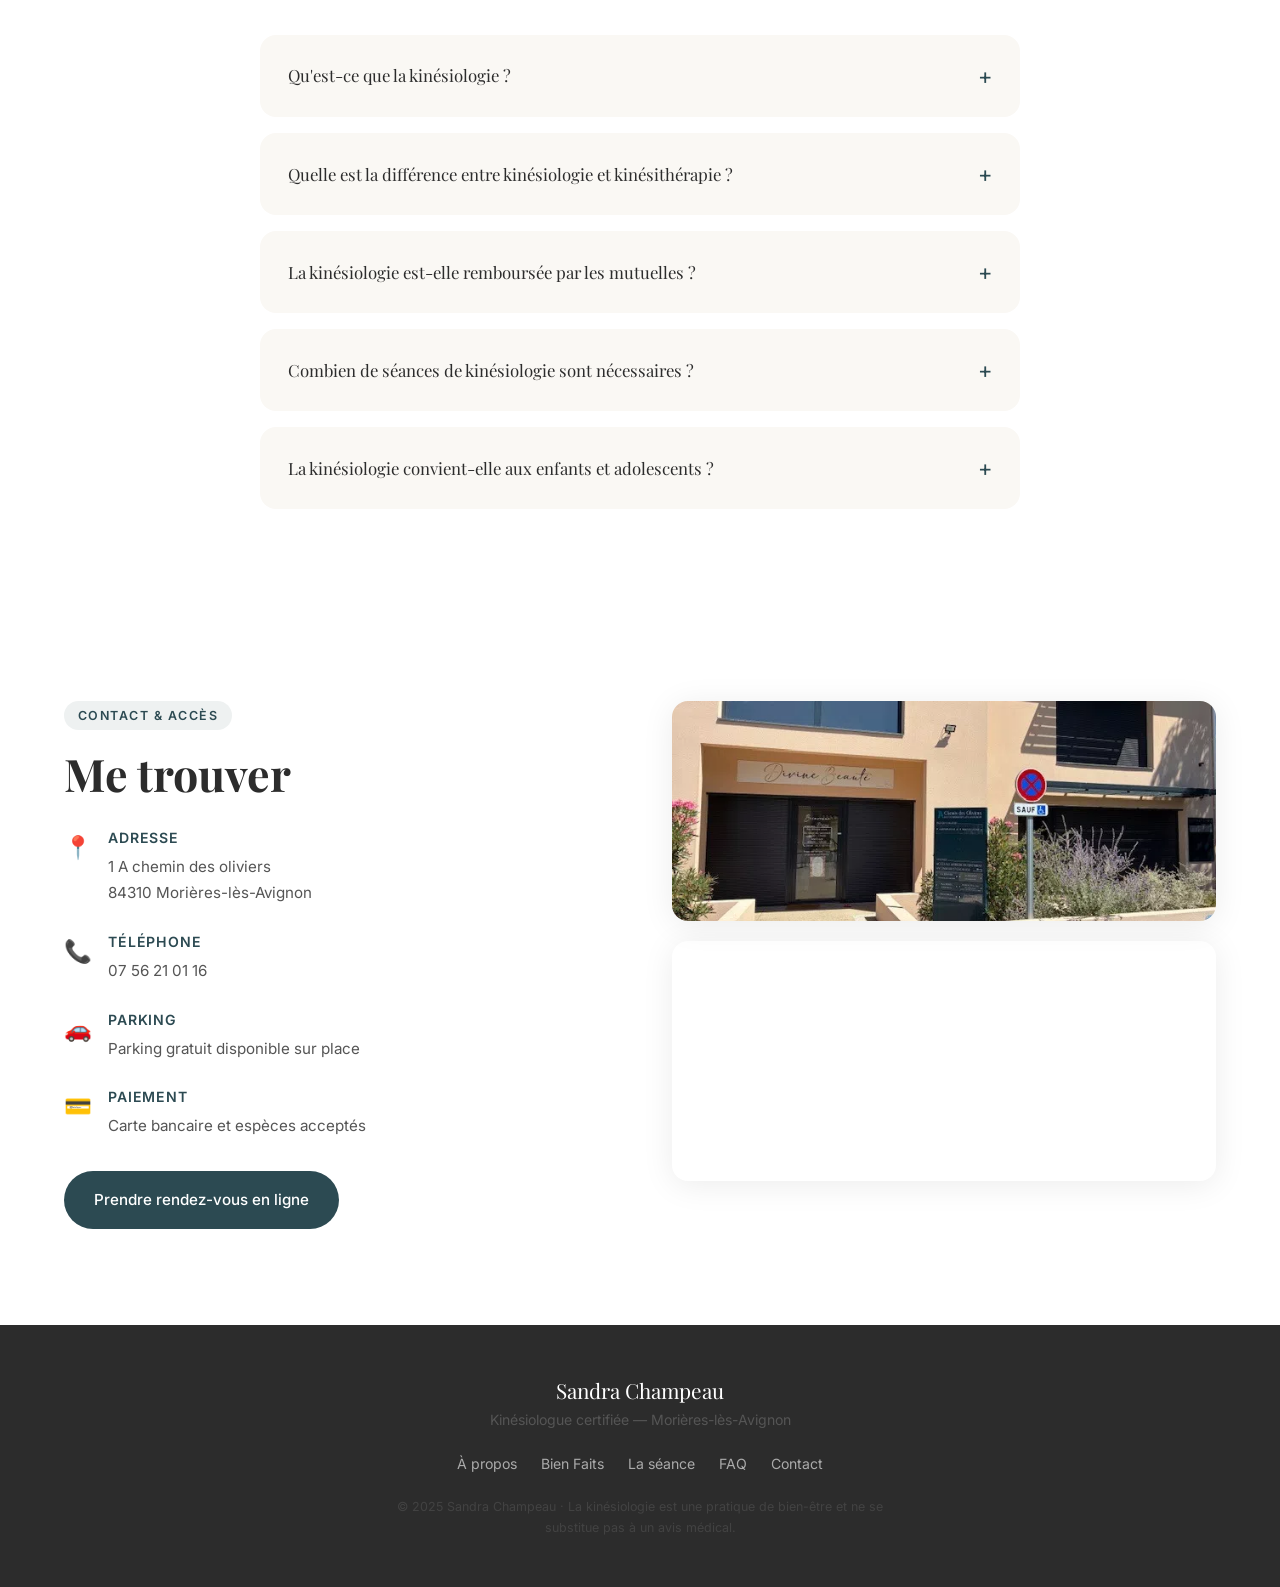
==== commit 55a1c80d: "Hero video background, palette teal, and SEO improvements Replace static hero image with an autoplay" ====
--- a/index.html
+++ b/index.html
@@ -51,6 +51,56 @@
   }
   </script>
 
+  <!-- Schema FAQ -->
+  <script type="application/ld+json">
+  {
+    "@context": "https://schema.org",
+    "@type": "FAQPage",
+    "mainEntity": [
+      {
+        "@type": "Question",
+        "name": "Qu'est-ce que la kinésiologie ?",
+        "acceptedAnswer": {
+          "@type": "Answer",
+          "text": "La kinésiologie est une pratique de bien-être qui utilise le test musculaire pour identifier les blocages physiques, émotionnels ou énergétiques à l'origine du stress, de l'anxiété ou d'un manque de confiance en soi, puis les libérer par des techniques douces et naturelles."
+        }
+      },
+      {
+        "@type": "Question",
+        "name": "Quelle est la différence entre kinésiologie et kinésithérapie ?",
+        "acceptedAnswer": {
+          "@type": "Answer",
+          "text": "Ce sont deux pratiques différentes malgré la similitude des noms. La kinésithérapie est une profession médicale centrée sur la rééducation physique. La kinésiologie est une approche de bien-être non médicale qui s'intéresse aux blocages émotionnels et au stress à travers le test musculaire."
+        }
+      },
+      {
+        "@type": "Question",
+        "name": "La kinésiologie est-elle remboursée par les mutuelles ?",
+        "acceptedAnswer": {
+          "@type": "Answer",
+          "text": "Oui, de nombreuses mutuelles remboursent tout ou partie des séances de kinésiologie au titre de la médecine douce. Le cabinet de Sandra Champeau à Morières-lès-Avignon est reconnu par 8 mutuelles partenaires."
+        }
+      },
+      {
+        "@type": "Question",
+        "name": "Combien de séances de kinésiologie sont nécessaires ?",
+        "acceptedAnswer": {
+          "@type": "Answer",
+          "text": "Cela dépend de chaque personne et de la nature des blocages à traiter. Certaines personnes ressentent un mieux-être dès la première séance, tandis que d'autres bénéficient d'un suivi sur plusieurs séances espacées de quelques semaines."
+        }
+      },
+      {
+        "@type": "Question",
+        "name": "La kinésiologie convient-elle aux enfants et adolescents ?",
+        "acceptedAnswer": {
+          "@type": "Answer",
+          "text": "Oui, la kinésiologie est adaptée aux enfants, adolescents et adultes. Les séances sont ajustées à l'âge et aux besoins de chacun, notamment pour le stress scolaire, la confiance en soi ou les troubles émotionnels."
+        }
+      }
+    ]
+  }
+  </script>
+
   <link rel="stylesheet" href="styles.css" />
   <link rel="preconnect" href="https://fonts.googleapis.com" />
   <link href="https://fonts.googleapis.com/css2?family=Playfair+Display:wght@400;600&family=Inter:wght@300;400;500;600&display=swap" rel="stylesheet" />
@@ -70,9 +120,10 @@
       </button>
       <ul class="nav__links" id="navLinks">
         <li><a href="#apropos">À propos</a></li>
-        <li><a href="#services">Services</a></li>
+        <li><a href="#bienfaits">Bien Faits</a></li>
         <li><a href="#seance">La séance</a></li>
         <li><a href="#avis">Avis</a></li>
+        <li><a href="#faq">FAQ</a></li>
         <li><a href="#contact">Contact</a></li>
         <li><a href="https://www.resalib.fr/praticien/109384-sandra-champeau-kinesiologue-morieres-les-avignon" class="nav__cta" target="_blank" rel="noopener">Prendre RDV</a></li>
       </ul>
@@ -81,7 +132,9 @@
 
   <!-- ── HERO ── -->
   <section class="hero" id="hero">
-    <div class="hero__bg"></div>
+    <div class="hero__bg">
+      <video id="heroVideo" class="hero__video" muted loop playsinline preload="none" poster="hero-poster.jpg"></video>
+    </div>
     <div class="hero__content reveal">
       <p class="hero__tag">Kinésiologue certifiée</p>
       <h1 class="hero__title" data-cms="hero.title">Retrouvez votre<br><em>équilibre intérieur</em></h1>
@@ -127,14 +180,14 @@
     </div>
   </section>
 
-  <!-- ── SERVICES ── -->
-  <section class="services section" id="services">
+  <!-- ── BIENFAITS ── -->
+  <section class="bienfaits section" id="bienfaits">
     <div class="container">
       <div class="section__header reveal">
         <span class="section__tag">Mes spécialités</span>
         <h2 class="section__title">Ce que la kinésiologie<br>peut vous apporter</h2>
       </div>
-      <div class="services__grid" id="services-grid">
+      <div class="bienfaits__grid" id="bienfaits-grid">
         <!-- Injecté via JS -->
       </div>
     </div>
@@ -204,6 +257,38 @@
       </div>
       <div class="reviews__grid" id="reviews-grid">
         <!-- Injecté via JS -->
+      </div>
+    </div>
+  </section>
+
+  <!-- ── FAQ ── -->
+  <section class="faq section" id="faq">
+    <div class="container">
+      <div class="section__header reveal">
+        <span class="section__tag">Questions fréquentes</span>
+        <h2 class="section__title">Tout savoir sur la kinésiologie</h2>
+      </div>
+      <div class="faq__list reveal">
+        <details class="faq__item">
+          <summary>Qu'est-ce que la kinésiologie ?</summary>
+          <p>La kinésiologie est une pratique de bien-être qui utilise le test musculaire pour identifier les blocages physiques, émotionnels ou énergétiques à l'origine du stress, de l'anxiété ou d'un manque de confiance en soi, puis les libérer par des techniques douces et naturelles.</p>
+        </details>
+        <details class="faq__item">
+          <summary>Quelle est la différence entre kinésiologie et kinésithérapie ?</summary>
+          <p>Ce sont deux pratiques différentes malgré la similitude des noms. La kinésithérapie est une profession médicale centrée sur la rééducation physique. La kinésiologie est une approche de bien-être non médicale qui s'intéresse aux blocages émotionnels et au stress à travers le test musculaire.</p>
+        </details>
+        <details class="faq__item">
+          <summary>La kinésiologie est-elle remboursée par les mutuelles ?</summary>
+          <p>Oui, de nombreuses mutuelles remboursent tout ou partie des séances de kinésiologie au titre de la médecine douce. Le cabinet de Sandra Champeau à Morières-lès-Avignon est reconnu par 8 mutuelles partenaires.</p>
+        </details>
+        <details class="faq__item">
+          <summary>Combien de séances de kinésiologie sont nécessaires ?</summary>
+          <p>Cela dépend de chaque personne et de la nature des blocages à traiter. Certaines personnes ressentent un mieux-être dès la première séance, tandis que d'autres bénéficient d'un suivi sur plusieurs séances espacées de quelques semaines.</p>
+        </details>
+        <details class="faq__item">
+          <summary>La kinésiologie convient-elle aux enfants et adolescents ?</summary>
+          <p>Oui, la kinésiologie est adaptée aux enfants, adolescents et adultes. Les séances sont ajustées à l'âge et aux besoins de chacun, notamment pour le stress scolaire, la confiance en soi ou les troubles émotionnels.</p>
+        </details>
       </div>
     </div>
   </section>
@@ -271,8 +356,9 @@
         </div>
         <nav class="footer__nav">
           <a href="#apropos">À propos</a>
-          <a href="#services">Services</a>
+          <a href="#bienfaits">Bien Faits</a>
           <a href="#seance">La séance</a>
+          <a href="#faq">FAQ</a>
           <a href="#contact">Contact</a>
         </nav>
         <p class="footer__legal">© 2025 Sandra Champeau · La kinésiologie est une pratique de bien-être et ne se substitue pas à un avis médical.</p>
--- a/styles.css
+++ b/styles.css
@@ -2,9 +2,9 @@
 *, *::before, *::after { box-sizing: border-box; margin: 0; padding: 0; }
 
 :root {
-  --sage:      #7a9e7e;
-  --sage-lt:   #b5cbb2;
-  --sage-pale: #eef4ee;
+  --sage:      #2C4A52;
+  --sage-lt:   #8B9BA0;
+  --sage-pale: #EEF1F1;
   --cream:     #faf8f4;
   --warm:      #f0ebe2;
   --text:      #2c2c2c;
@@ -75,7 +75,7 @@
   background: var(--sage);
   color: var(--white);
 }
-.btn--primary:hover { background: #638467; transform: translateY(-2px); box-shadow: 0 8px 24px rgba(122,158,126,.35); }
+.btn--primary:hover { background: #253F46; transform: translateY(-2px); box-shadow: 0 8px 24px rgba(44,74,82,.35); }
 
 .btn--ghost {
   background: transparent;
@@ -154,7 +154,7 @@
   border-radius: 999px;
   font-size: .88rem !important;
 }
-.nav__cta:hover { background: #638467 !important; transform: translateY(-1px); }
+.nav__cta:hover { background: #253F46 !important; transform: translateY(-1px); }
 
 .nav__burger { display: none; flex-direction: column; gap: 5px; background: none; border: none; cursor: pointer; padding: 4px; }
 .nav__burger span { display: block; width: 24px; height: 2px; background: var(--white); border-radius: 2px; transition: var(--trans); }
@@ -175,20 +175,34 @@
 .hero__bg {
   position: absolute;
   inset: 0;
-  background-image: url('109384_cabinet.webp');
+  background-image: url('hero-poster.jpg');
   background-size: cover;
   background-position: center;
   z-index: 0;
+  overflow: hidden;
+}
+
+.hero__video {
+  position: absolute;
+  inset: 0;
+  width: 100%;
+  height: 100%;
+  object-fit: cover;
+  object-position: center;
+}
+
+@media (prefers-reduced-motion: reduce) {
+  .hero__video { display: none; }
 }
 
 .hero__bg::after {
   content: '';
   position: absolute;
   inset: 0;
-  background: linear-gradient(160deg,
-    rgba(40, 78, 43, 0.82) 0%,
-    rgba(60, 100, 64, 0.75) 50%,
-    rgba(100, 140, 100, 0.65) 100%);
+  background: linear-gradient(180deg,
+    rgba(0, 0, 0, 0.32) 0%,
+    rgba(0, 0, 0, 0.12) 40%,
+    rgba(0, 0, 0, 0.55) 100%);
 }
 
 .hero__content {
@@ -212,7 +226,7 @@
   margin-bottom: 20px;
   line-height: 1.15;
 }
-.hero__title em { font-style: italic; color: #d4ebd5; }
+.hero__title em { font-style: italic; color: #e6dcf5; }
 
 .hero__sub {
   font-size: 1.05rem;
@@ -351,10 +365,10 @@
   flex-shrink: 0;
 }
 
-/* ── SERVICES ── */
-.services { background: var(--sage-pale); }
-
-.services__grid {
+/* ── BIENFAITS ── */
+.bienfaits { background: var(--sage-pale); }
+
+.bienfaits__grid {
   display: grid;
   grid-template-columns: repeat(3, 1fr);
   gap: 24px;
@@ -424,7 +438,7 @@
 .process__body p { font-size: .93rem; }
 
 .tarif {
-  background: linear-gradient(135deg, var(--sage) 0%, #4e7a52 100%);
+  background: linear-gradient(135deg, var(--sage) 0%, #1F3439 100%);
   border-radius: 24px;
   padding: 48px;
   display: flex;
@@ -481,6 +495,52 @@
 .review-card__stars { color: #ffd166; margin-bottom: 16px; letter-spacing: 2px; }
 .review-card p { font-size: .93rem; font-style: italic; margin-bottom: 16px; }
 .review-card__author { font-size: .82rem; font-weight: 600; color: var(--sage); }
+
+/* ── FAQ ── */
+.faq { background: var(--white); }
+
+.faq__list {
+  max-width: 760px;
+  margin-inline: auto;
+  display: flex;
+  flex-direction: column;
+  gap: 16px;
+}
+
+.faq__item {
+  background: var(--cream);
+  border-radius: var(--radius);
+  padding: 22px 28px;
+}
+
+.faq__item summary {
+  cursor: pointer;
+  font-family: 'Playfair Display', serif;
+  font-size: 1.05rem;
+  color: var(--text);
+  list-style: none;
+  display: flex;
+  align-items: center;
+  justify-content: space-between;
+  gap: 16px;
+}
+.faq__item summary::-webkit-details-marker { display: none; }
+.faq__item summary::after {
+  content: '+';
+  font-family: 'Inter', sans-serif;
+  font-size: 1.4rem;
+  color: var(--sage);
+  flex-shrink: 0;
+  transition: transform var(--trans);
+}
+.faq__item[open] summary::after { transform: rotate(45deg); }
+
+.faq__item p {
+  font-size: .93rem;
+  margin-top: 14px;
+  padding-top: 14px;
+  border-top: 1px solid var(--warm);
+}
 
 /* ── CONTACT ── */
 .contact { background: var(--white); }
@@ -608,7 +668,7 @@
 
 /* ── RESPONSIVE ── */
 @media (max-width: 900px) {
-  .services__grid { grid-template-columns: repeat(2, 1fr); }
+  .bienfaits__grid { grid-template-columns: repeat(2, 1fr); }
   .reviews__grid  { grid-template-columns: repeat(2, 1fr); }
   .about__grid    { grid-template-columns: 1fr; gap: 40px; }
   .contact__grid  { grid-template-columns: 1fr; }
@@ -619,7 +679,7 @@
 
 @media (max-width: 640px) {
   .section { padding: 64px 0; }
-  .services__grid { grid-template-columns: 1fr; }
+  .bienfaits__grid { grid-template-columns: 1fr; }
   .reviews__grid  { grid-template-columns: 1fr; }
   .nav__links {
     display: none;
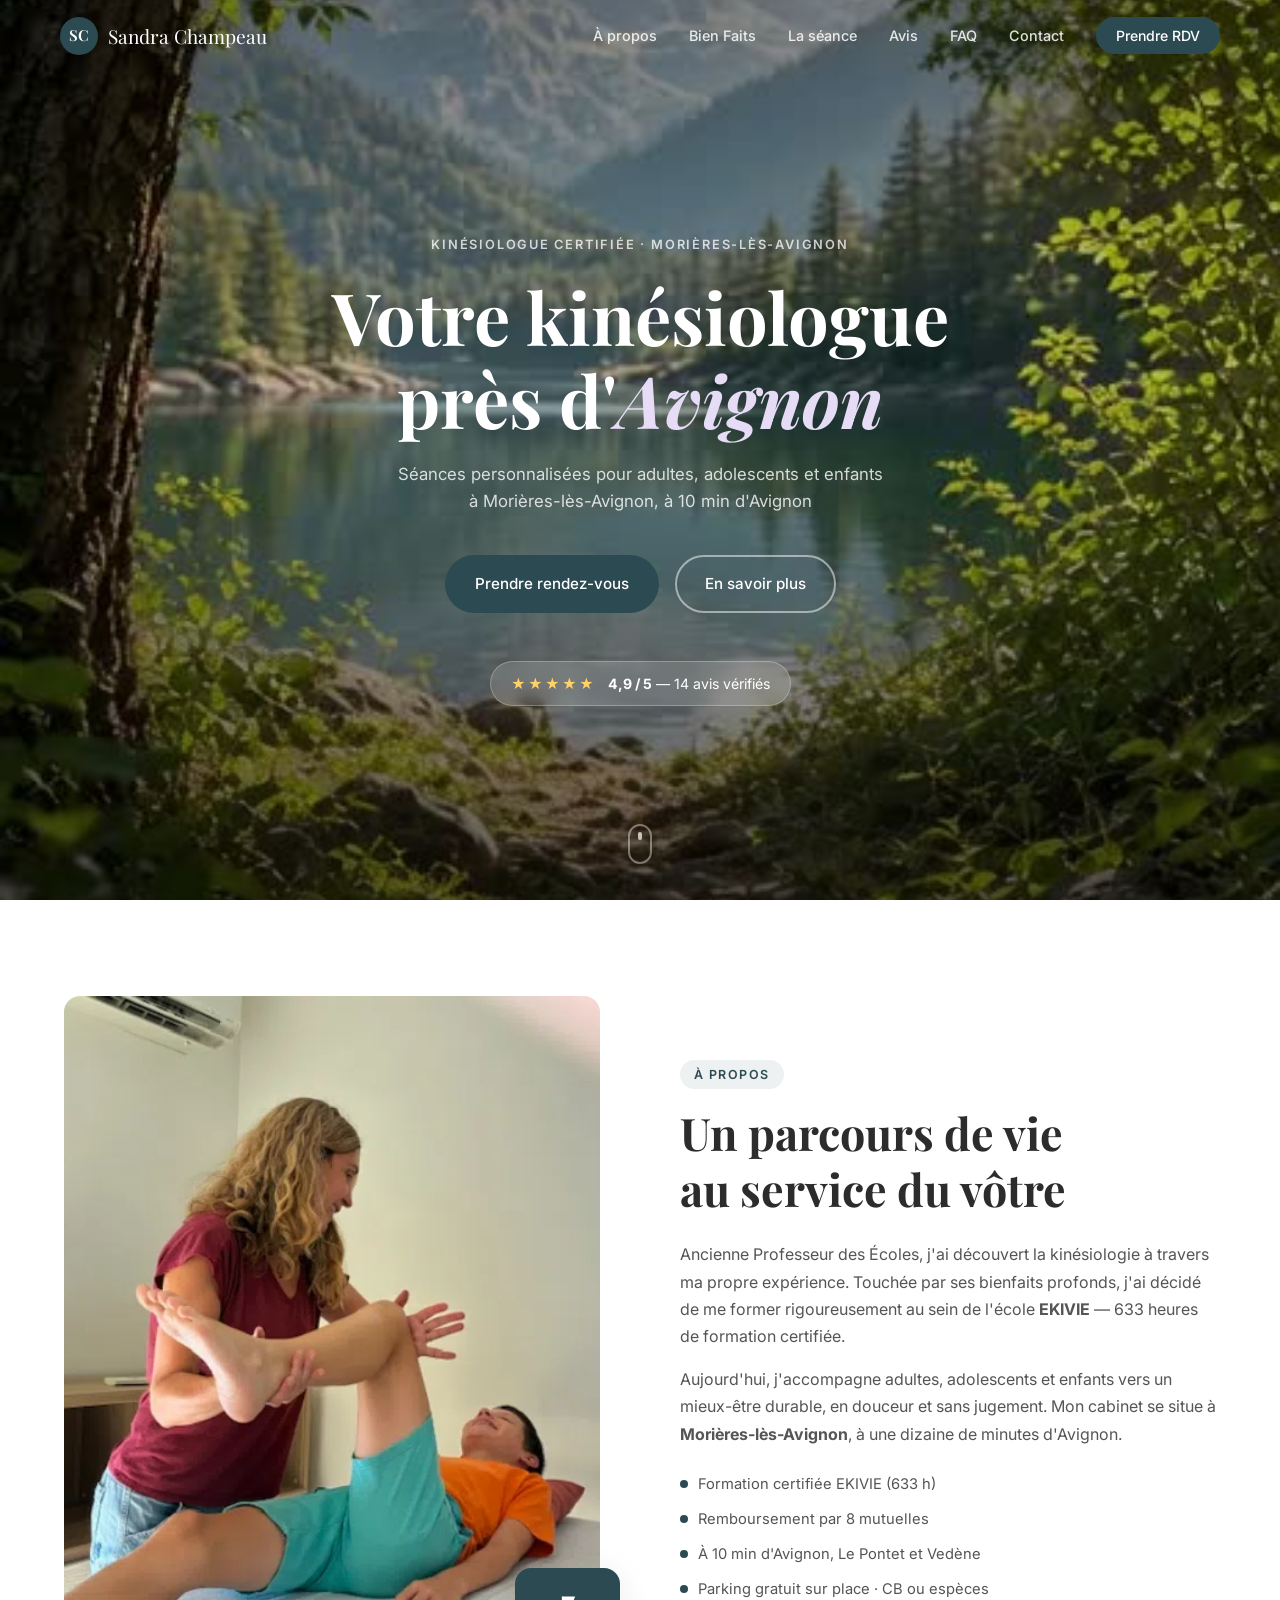
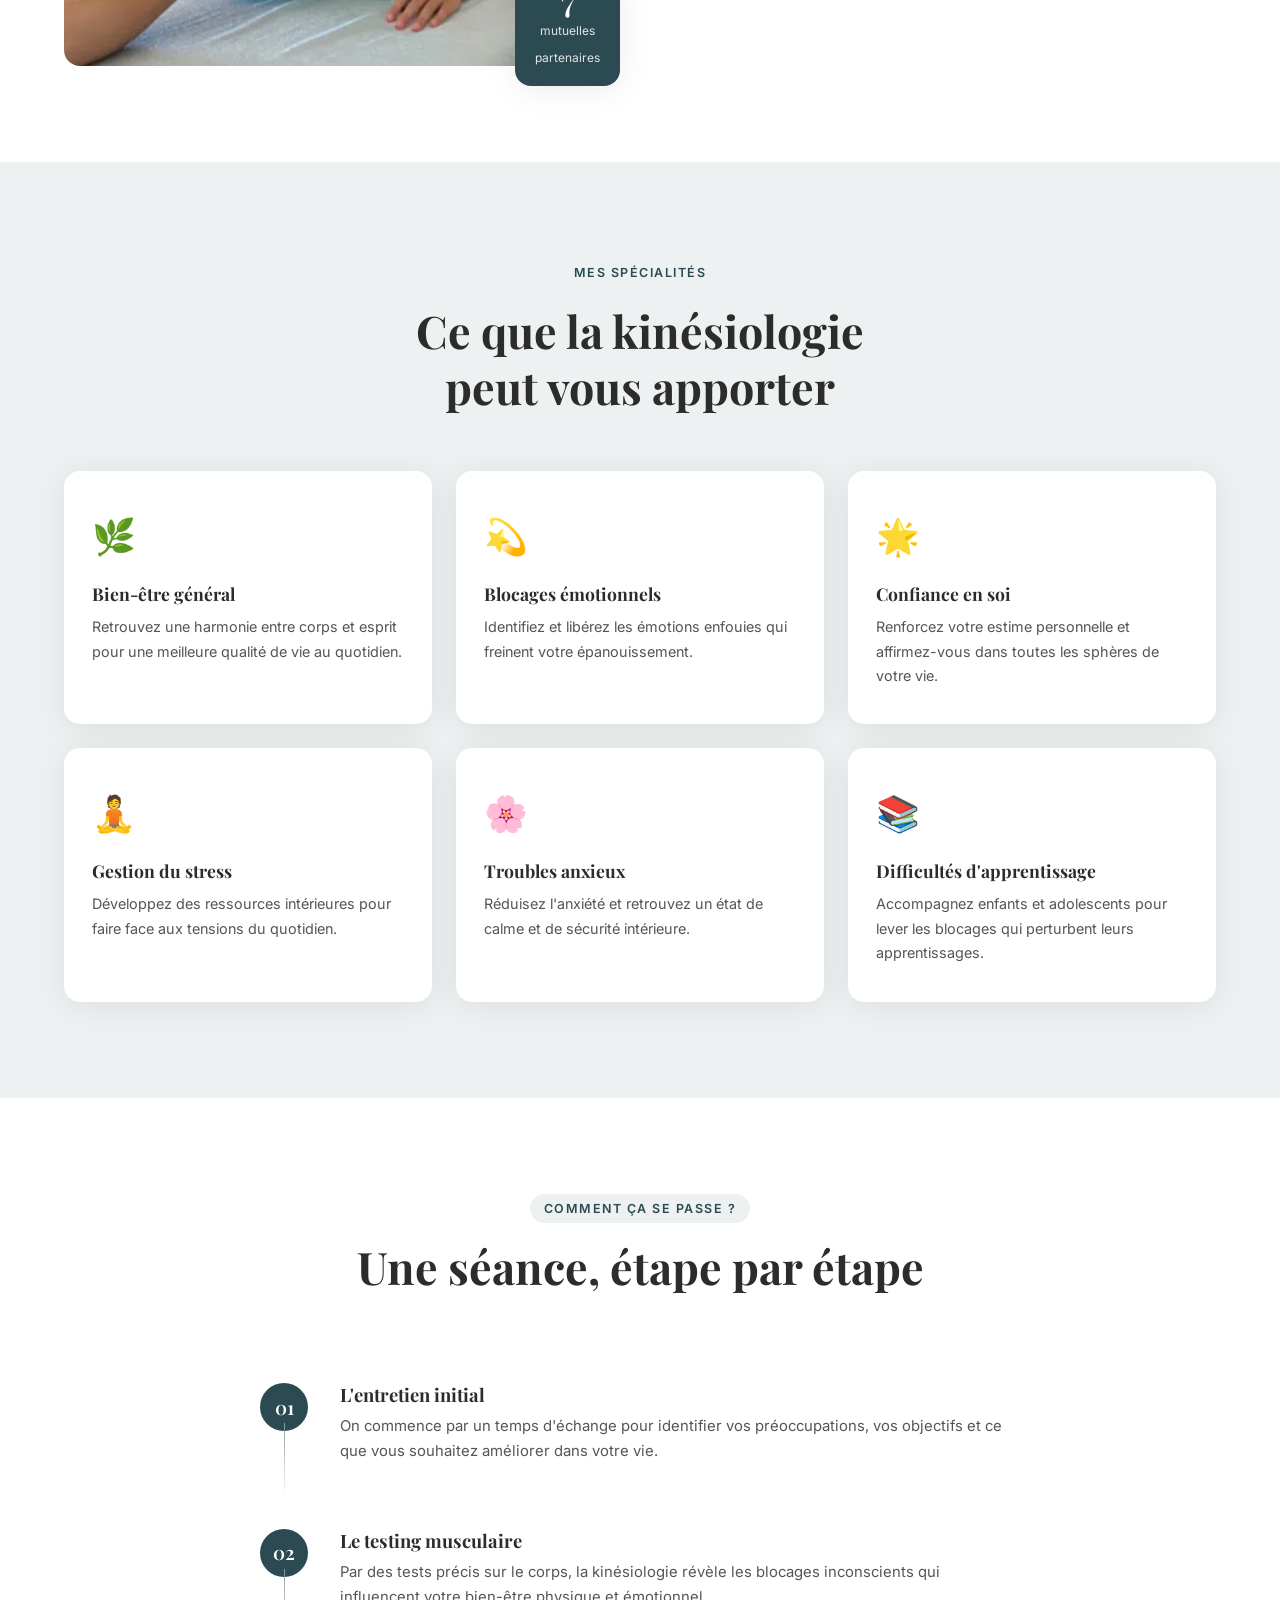
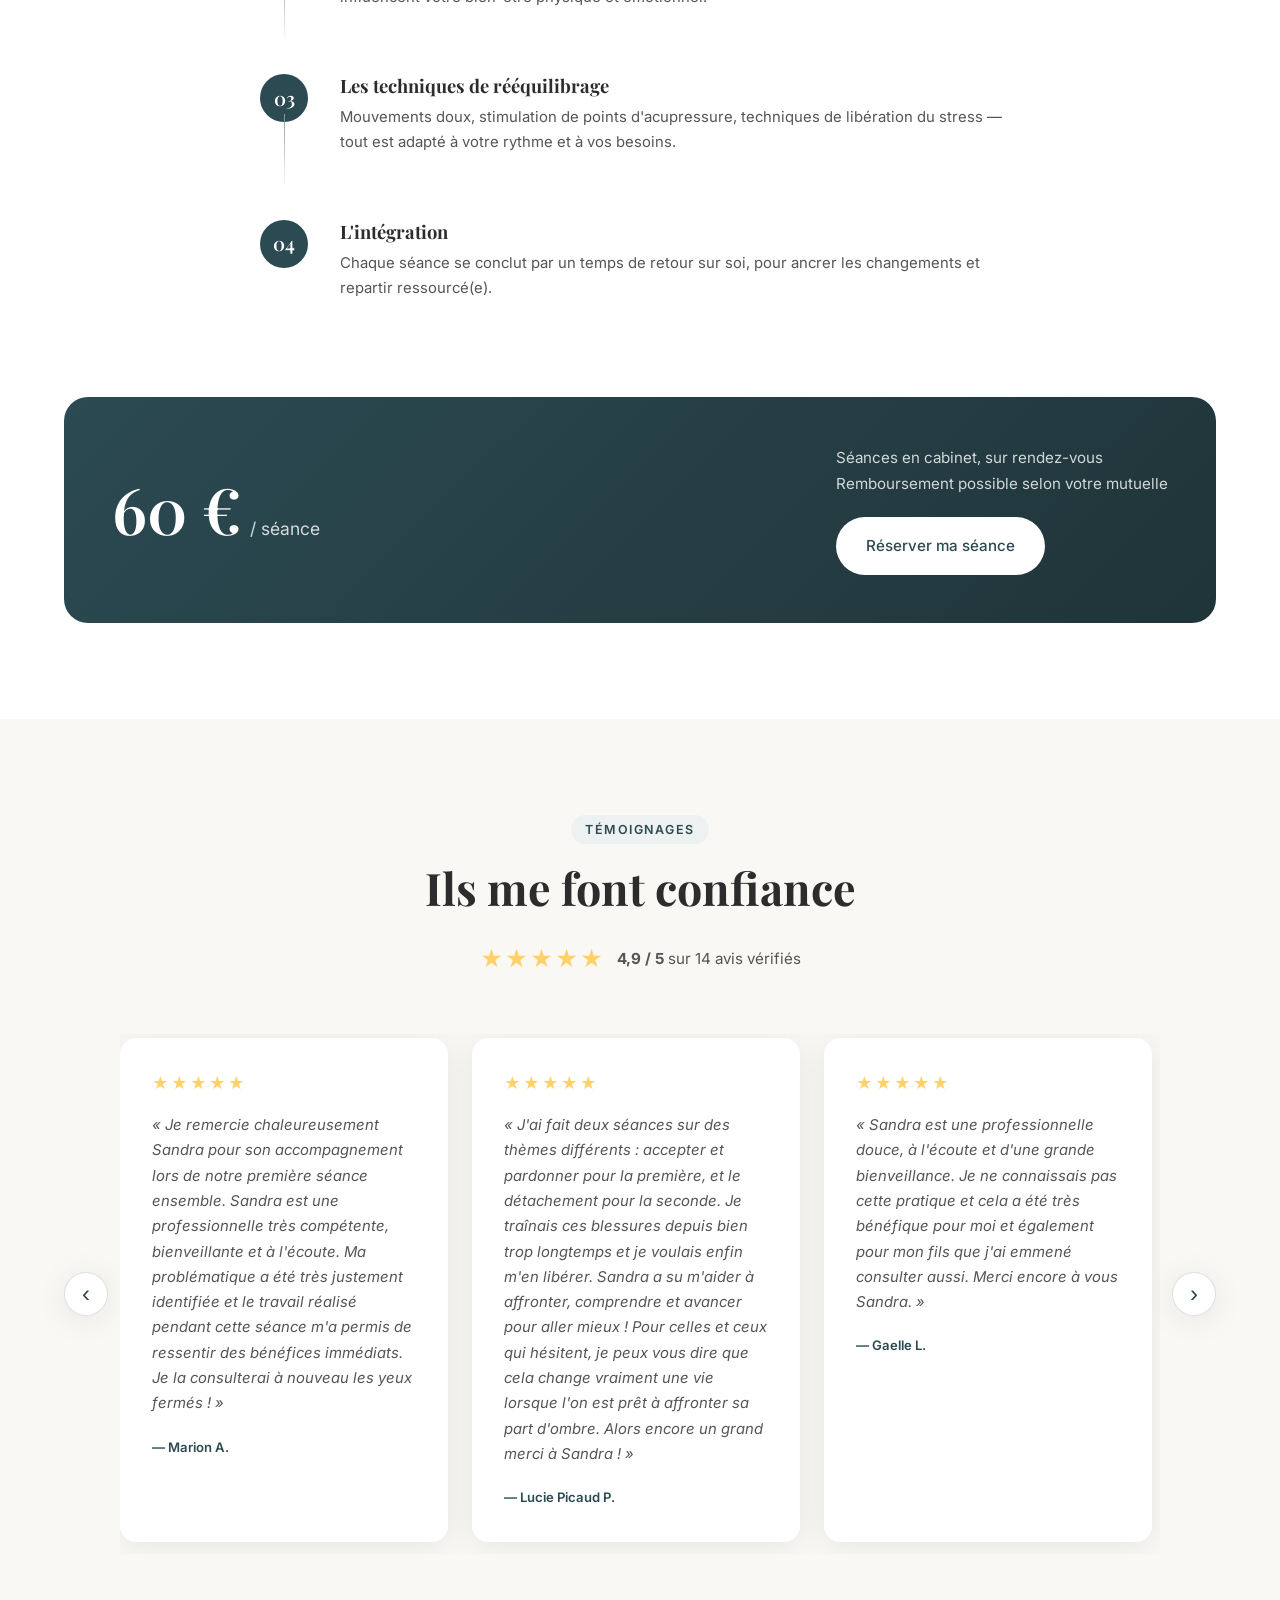
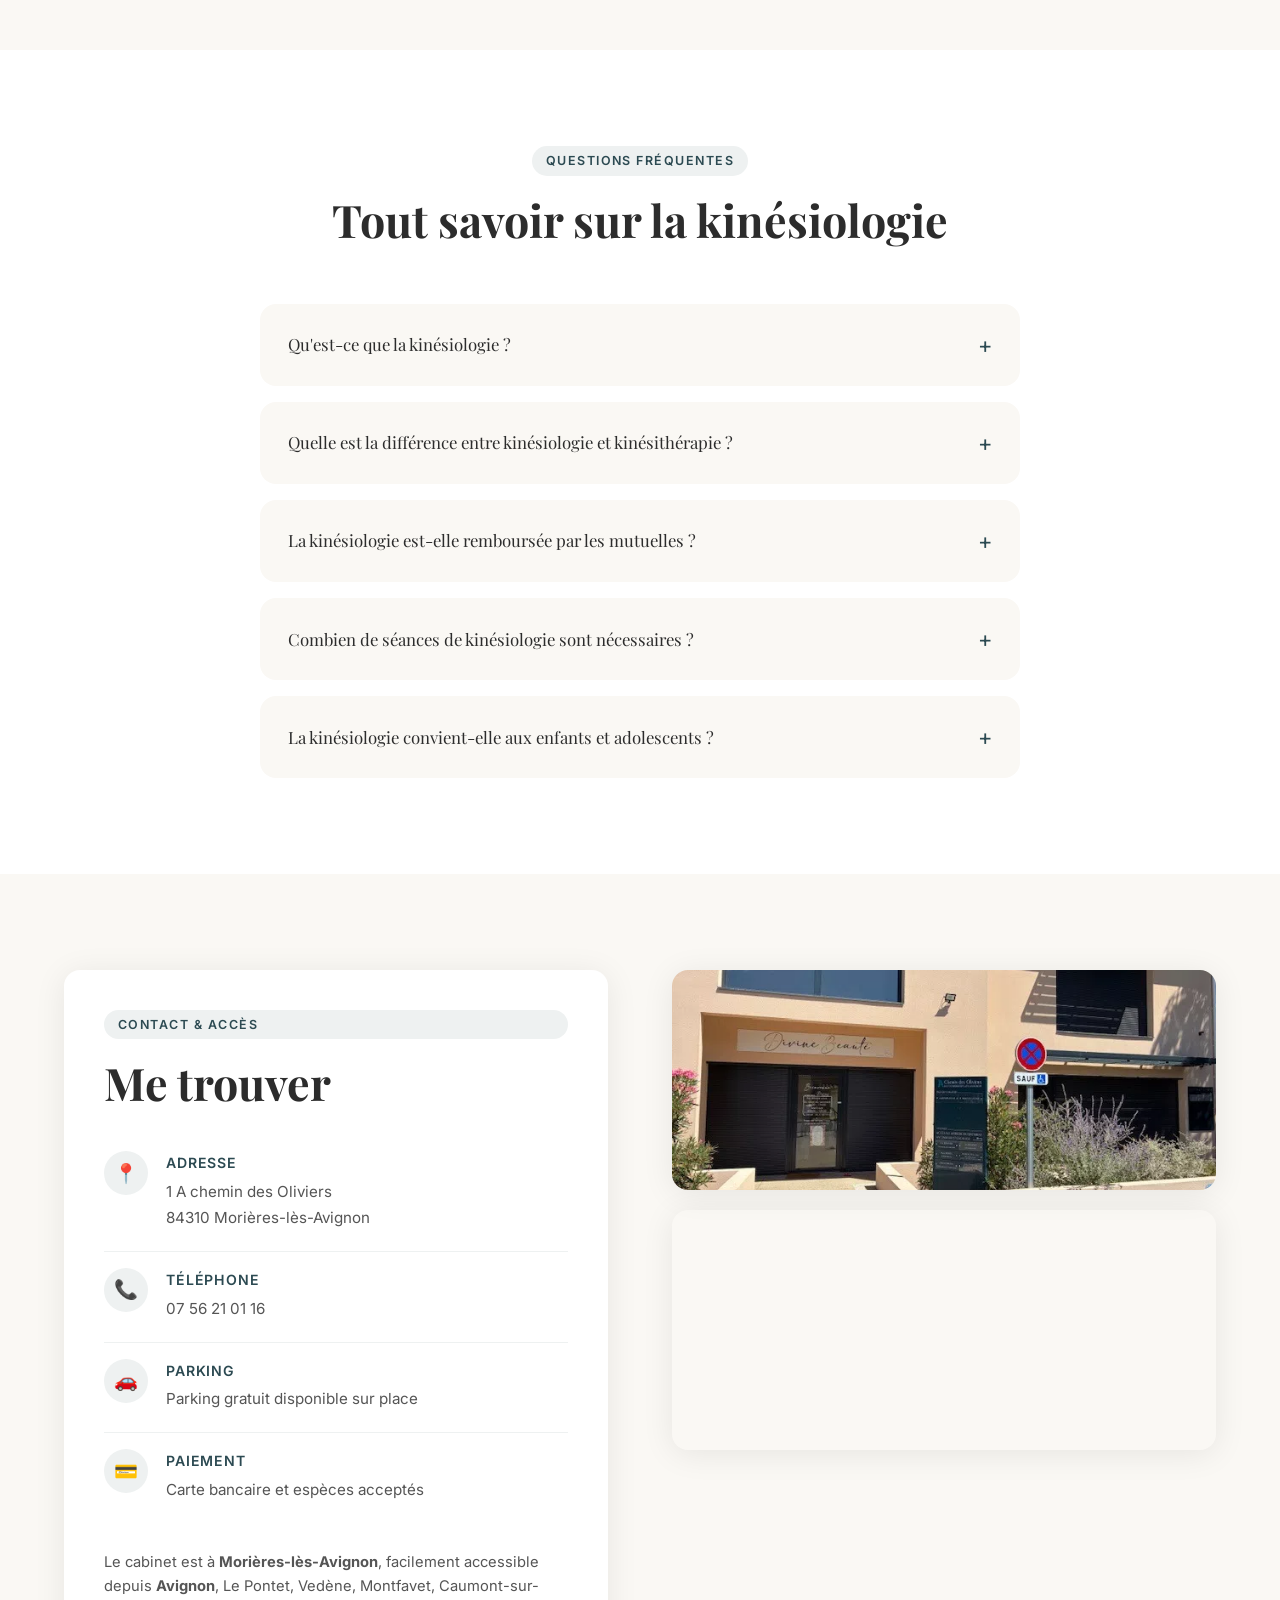
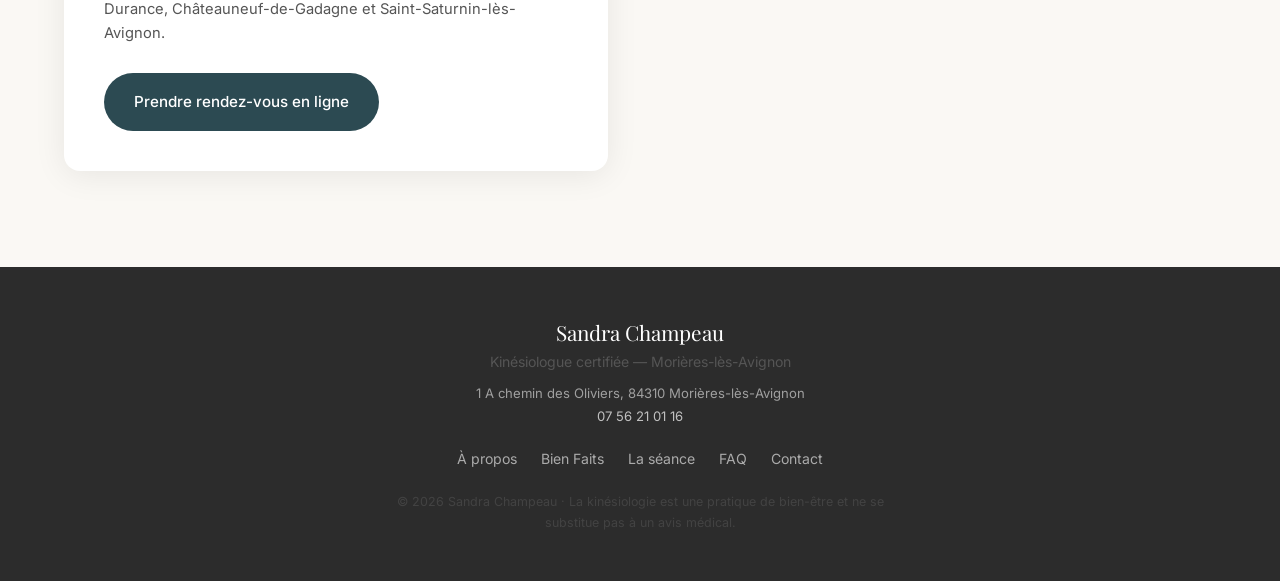
==== commit 47cea161: "SEO local Avignon : contenu en dur, schema enrichi, migration domaine - Titre/meta/OG/Twitter ciblen" ====
--- a/index.html
+++ b/index.html
@@ -3,50 +3,66 @@
 <head>
   <meta charset="UTF-8" />
   <meta name="viewport" content="width=device-width, initial-scale=1.0" />
-  <title>Sandra Champeau — Kinésiologue à Morières-lès-Avignon | Gestion du stress, confiance en soi</title>
-  <meta name="description" content="Sandra Champeau, kinésiologue certifiée à Morières-lès-Avignon (84310). Séances pour adultes, adolescents et enfants. Stress, anxiété, blocages émotionnels, confiance en soi. 60 € — Remboursement mutuelle. Prise de RDV en ligne." />
-  <meta name="keywords" content="kinésiologue Morières-lès-Avignon, kinésiologie Avignon, kinésiologue 84310, gestion du stress Avignon, blocages émotionnels, confiance en soi, kinésiologie enfant adolescent, Sandra Champeau" />
+  <title>Kinésiologue Avignon – Sandra Champeau, Morières-lès-Avignon (84310)</title>
+  <meta name="description" content="Sandra Champeau, kinésiologue certifiée à Morières-lès-Avignon, à 10 min d'Avignon (84). Séances adultes, adolescents et enfants : stress, anxiété, blocages émotionnels, confiance en soi. 60 € — remboursement mutuelle. Prise de RDV en ligne." />
+  <meta name="keywords" content="kinésiologue Avignon, kinésiologue Morières-lès-Avignon, kinésiologie Avignon, kinésiologue 84310, kinésiologue Vaucluse, gestion du stress Avignon, blocages émotionnels, confiance en soi, kinésiologie enfant adolescent, Sandra Champeau" />
   <meta name="author" content="Sandra Champeau" />
   <meta name="robots" content="index, follow" />
-  <link rel="canonical" href="https://kinesiologie-sandra-champeau.netlify.app/" />
+  <link rel="canonical" href="https://avignon-kinesiologue.fr/" />
+  <link rel="icon" type="image/svg+xml" href="favicon.svg" />
 
   <!-- Open Graph -->
   <meta property="og:type" content="website" />
-  <meta property="og:url" content="https://kinesiologie-sandra-champeau.netlify.app/" />
-  <meta property="og:title" content="Sandra Champeau — Kinésiologue à Morières-lès-Avignon" />
-  <meta property="og:description" content="Kinésiologue certifiée à Morières-lès-Avignon. Stress, anxiété, blocages émotionnels, confiance en soi. Séances adultes, ados et enfants. 60 €." />
-  <meta property="og:image" content="https://kinesiologie-sandra-champeau.netlify.app/sandra.webp" />
+  <meta property="og:url" content="https://avignon-kinesiologue.fr/" />
+  <meta property="og:title" content="Sandra Champeau — Kinésiologue près d'Avignon (Morières-lès-Avignon)" />
+  <meta property="og:description" content="Kinésiologue certifiée à Morières-lès-Avignon, à 10 min d'Avignon. Stress, anxiété, blocages émotionnels, confiance en soi. Séances adultes, ados et enfants. 60 €." />
+  <meta property="og:image" content="https://avignon-kinesiologue.fr/sandra.webp" />
+  <meta property="og:image:alt" content="Sandra Champeau, kinésiologue à Morières-lès-Avignon" />
   <meta property="og:locale" content="fr_FR" />
 
   <!-- Twitter Card -->
   <meta name="twitter:card" content="summary_large_image" />
-  <meta name="twitter:title" content="Sandra Champeau — Kinésiologue à Morières-lès-Avignon" />
-  <meta name="twitter:description" content="Kinésiologue certifiée à Morières-lès-Avignon. Stress, blocages émotionnels, confiance en soi." />
-  <meta name="twitter:image" content="https://kinesiologie-sandra-champeau.netlify.app/sandra.webp" />
+  <meta name="twitter:title" content="Sandra Champeau — Kinésiologue près d'Avignon (Morières-lès-Avignon)" />
+  <meta name="twitter:description" content="Kinésiologue certifiée à Morières-lès-Avignon, à 10 min d'Avignon. Stress, blocages émotionnels, confiance en soi." />
+  <meta name="twitter:image" content="https://avignon-kinesiologue.fr/sandra.webp" />
 
   <!-- Schema JSON-LD -->
   <script type="application/ld+json">
   {
     "@context": "https://schema.org",
     "@type": "HealthAndBeautyBusiness",
+    "@id": "https://avignon-kinesiologue.fr/#business",
     "name": "Sandra Champeau — Kinésiologue",
-    "description": "Kinésiologue certifiée proposant des séances pour adultes, adolescents et enfants à Morières-lès-Avignon.",
-    "url": "https://kinesiologie-sandra-champeau.netlify.app/",
-    "image": "https://kinesiologie-sandra-champeau.netlify.app/sandra.webp",
+    "description": "Kinésiologue certifiée à Morières-lès-Avignon, à 10 minutes d'Avignon. Séances pour adultes, adolescents et enfants : gestion du stress, anxiété, blocages émotionnels, confiance en soi, difficultés d'apprentissage.",
+    "url": "https://avignon-kinesiologue.fr/",
+    "image": "https://avignon-kinesiologue.fr/sandra.webp",
     "telephone": "+33756210116",
     "priceRange": "60€",
     "currenciesAccepted": "EUR",
     "paymentAccepted": "Cash, Credit Card",
     "address": {
       "@type": "PostalAddress",
-      "streetAddress": "1 A chemin des oliviers",
+      "streetAddress": "1 A chemin des Oliviers",
       "addressLocality": "Morières-lès-Avignon",
       "postalCode": "84310",
+      "addressRegion": "Vaucluse",
       "addressCountry": "FR"
     },
     "geo": { "@type": "GeoCoordinates", "latitude": 43.9285, "longitude": 4.8985 },
-    "areaServed": ["Morières-lès-Avignon", "Avignon", "Vaucluse"],
-    "aggregateRating": { "@type": "AggregateRating", "ratingValue": "4.9", "reviewCount": "10", "bestRating": "5" },
+    "hasMap": "https://maps.google.com/?q=1A+Chemin+des+Oliviers,+84310+Mori%C3%A8res-l%C3%A8s-Avignon",
+    "areaServed": [
+      "Morières-lès-Avignon", "Avignon", "Le Pontet", "Vedène", "Montfavet",
+      "Caumont-sur-Durance", "Châteauneuf-de-Gadagne", "Saint-Saturnin-lès-Avignon", "Vaucluse"
+    ],
+    "knowsAbout": ["Kinésiologie", "Gestion du stress", "Blocages émotionnels", "Confiance en soi", "Troubles anxieux", "Difficultés d'apprentissage"],
+    "aggregateRating": { "@type": "AggregateRating", "ratingValue": "4.9", "reviewCount": "14", "bestRating": "5", "worstRating": "1" },
+    "review": [
+      { "@type": "Review", "reviewRating": { "@type": "Rating", "ratingValue": "5", "bestRating": "5" }, "author": { "@type": "Person", "name": "Marion A." }, "reviewBody": "Sandra est une professionnelle très compétente, bienveillante et à l'écoute. Ma problématique a été très justement identifiée et le travail réalisé pendant cette séance m'a permis de ressentir des bénéfices immédiats." },
+      { "@type": "Review", "reviewRating": { "@type": "Rating", "ratingValue": "5", "bestRating": "5" }, "author": { "@type": "Person", "name": "Lucie Picaud P." }, "reviewBody": "J'ai fait deux séances sur des thèmes différents. Sandra a su m'aider à affronter, comprendre et avancer pour aller mieux ! Cela change vraiment une vie lorsque l'on est prêt à affronter sa part d'ombre." },
+      { "@type": "Review", "reviewRating": { "@type": "Rating", "ratingValue": "5", "bestRating": "5" }, "author": { "@type": "Person", "name": "Gaelle L." }, "reviewBody": "Sandra est une professionnelle douce, à l'écoute et d'une grande bienveillance. Cela a été très bénéfique pour moi et également pour mon fils que j'ai emmené consulter aussi." },
+      { "@type": "Review", "reviewRating": { "@type": "Rating", "ratingValue": "5", "bestRating": "5" }, "author": { "@type": "Person", "name": "Karine R." }, "reviewBody": "De l'accueil à l'écoute en passant par la qualité de la séance, je me suis sentie à l'aise dès le début pour confier mes soucis, et la séance a été constructive et bénéfique." },
+      { "@type": "Review", "reviewRating": { "@type": "Rating", "ratingValue": "5", "bestRating": "5" }, "author": { "@type": "Person", "name": "Marion Vernhes" }, "reviewBody": "Sandra a su être à l'écoute et surtout détecter elle-même les besoins de notre famille entière. Son approche est pertinente et douce." }
+    ],
     "sameAs": ["https://www.resalib.fr/praticien/109384-sandra-champeau-kinesiologue-morieres-les-avignon"]
   }
   </script>
@@ -104,7 +120,6 @@
   <link rel="stylesheet" href="styles.css" />
   <link rel="preconnect" href="https://fonts.googleapis.com" />
   <link href="https://fonts.googleapis.com/css2?family=Playfair+Display:wght@400;600&family=Inter:wght@300;400;500;600&display=swap" rel="stylesheet" />
-  <script src="https://identity.netlify.com/v1/netlify-identity-widget.js"></script>
 </head>
 <body>
 
@@ -112,7 +127,7 @@
   <nav class="nav" id="nav">
     <div class="nav__inner">
       <a href="#hero" class="nav__logo">
-        <img src="sandra.webp" alt="Sandra Champeau" class="nav__avatar" />
+        <span class="nav__mark">SC</span>
         Sandra Champeau
       </a>
       <button class="nav__burger" id="burger" aria-label="Menu">
@@ -133,19 +148,19 @@
   <!-- ── HERO ── -->
   <section class="hero" id="hero">
     <div class="hero__bg">
-      <video id="heroVideo" class="hero__video" muted loop playsinline preload="none" poster="hero-poster.jpg"></video>
+      <video id="heroVideo" class="hero__video" muted playsinline preload="none" poster="hero-poster.jpg"></video>
     </div>
     <div class="hero__content reveal">
-      <p class="hero__tag">Kinésiologue certifiée</p>
-      <h1 class="hero__title" data-cms="hero.title">Retrouvez votre<br><em>équilibre intérieur</em></h1>
-      <p class="hero__sub" data-cms="hero.subtitle">Séances personnalisées pour adultes, adolescents et enfants<br>à Morières-lès-Avignon</p>
+      <p class="hero__tag">Kinésiologue certifiée · Morières-lès-Avignon</p>
+      <h1 class="hero__title">Votre kinésiologue<br>près d'<em>Avignon</em></h1>
+      <p class="hero__sub">Séances personnalisées pour adultes, adolescents et enfants<br>à Morières-lès-Avignon, à 10 min d'Avignon</p>
       <div class="hero__actions">
         <a href="https://www.resalib.fr/praticien/109384-sandra-champeau-kinesiologue-morieres-les-avignon" class="btn btn--primary" target="_blank" rel="noopener">Prendre rendez-vous</a>
         <a href="#apropos" class="btn btn--ghost">En savoir plus</a>
       </div>
       <div class="hero__badge">
         <div class="stars">★★★★★</div>
-        <span><strong>4,9 / 5</strong> — 10 avis vérifiés</span>
+        <span><strong>4,9 / 5</strong> — 14 avis vérifiés</span>
       </div>
     </div>
     <div class="hero__scroll"><span></span></div>
@@ -166,14 +181,14 @@
         </div>
         <div class="about__text reveal">
           <span class="section__tag">À propos</span>
-          <h2 class="section__title" data-cms="about.title">Un parcours de vie<br>au service du vôtre</h2>
-          <p data-cms="about.text1">Ancienne institutrice, j'ai découvert la kinésiologie à travers ma propre expérience personnelle. Touchée par ses bienfaits profonds, j'ai décidé de me former rigoureusement au sein de l'école <strong>EKIVIE</strong> — 633 heures de formation certifiée.</p>
-          <p data-cms="about.text2">Aujourd'hui, j'accompagne adultes, adolescents et enfants vers un mieux-être durable, en douceur et sans jugement.</p>
+          <h2 class="section__title">Un parcours de vie<br>au service du vôtre</h2>
+          <p>Ancienne Professeur des Écoles, j'ai découvert la kinésiologie à travers ma propre expérience. Touchée par ses bienfaits profonds, j'ai décidé de me former rigoureusement au sein de l'école <strong>EKIVIE</strong> — 633 heures de formation certifiée.</p>
+          <p>Aujourd'hui, j'accompagne adultes, adolescents et enfants vers un mieux-être durable, en douceur et sans jugement. Mon cabinet se situe à <strong>Morières-lès-Avignon</strong>, à une dizaine de minutes d'Avignon.</p>
           <ul class="about__list">
             <li>Formation certifiée EKIVIE (633 h)</li>
             <li>Remboursement par 8 mutuelles</li>
-            <li>Parking gratuit sur place</li>
-            <li>Paiement CB ou espèces</li>
+            <li>À 10 min d'Avignon, Le Pontet et Vedène</li>
+            <li>Parking gratuit sur place · CB ou espèces</li>
           </ul>
         </div>
       </div>
@@ -188,7 +203,36 @@
         <h2 class="section__title">Ce que la kinésiologie<br>peut vous apporter</h2>
       </div>
       <div class="bienfaits__grid" id="bienfaits-grid">
-        <!-- Injecté via JS -->
+        <div class="service-card reveal" style="--i:0">
+          <div class="service-card__icon">🌿</div>
+          <h3>Bien-être général</h3>
+          <p>Retrouvez une harmonie entre corps et esprit pour une meilleure qualité de vie au quotidien.</p>
+        </div>
+        <div class="service-card reveal" style="--i:1">
+          <div class="service-card__icon">💫</div>
+          <h3>Blocages émotionnels</h3>
+          <p>Identifiez et libérez les émotions enfouies qui freinent votre épanouissement.</p>
+        </div>
+        <div class="service-card reveal" style="--i:2">
+          <div class="service-card__icon">🌟</div>
+          <h3>Confiance en soi</h3>
+          <p>Renforcez votre estime personnelle et affirmez-vous dans toutes les sphères de votre vie.</p>
+        </div>
+        <div class="service-card reveal" style="--i:3">
+          <div class="service-card__icon">🧘</div>
+          <h3>Gestion du stress</h3>
+          <p>Développez des ressources intérieures pour faire face aux tensions du quotidien.</p>
+        </div>
+        <div class="service-card reveal" style="--i:4">
+          <div class="service-card__icon">🌸</div>
+          <h3>Troubles anxieux</h3>
+          <p>Réduisez l'anxiété et retrouvez un état de calme et de sécurité intérieure.</p>
+        </div>
+        <div class="service-card reveal" style="--i:5">
+          <div class="service-card__icon">📚</div>
+          <h3>Difficultés d'apprentissage</h3>
+          <p>Accompagnez enfants et adolescents pour lever les blocages qui perturbent leurs apprentissages.</p>
+        </div>
       </div>
     </div>
   </section>
@@ -205,7 +249,7 @@
           <div class="process__num">01</div>
           <div class="process__body">
             <h3>L'entretien initial</h3>
-            <p>On commence par un temps d'échange pour identifier vos préoccupations, vos objectifs et ce que vous souhaitez transformer dans votre vie.</p>
+            <p>On commence par un temps d'échange pour identifier vos préoccupations, vos objectifs et ce que vous souhaitez améliorer dans votre vie.</p>
           </div>
         </div>
         <div class="process__step reveal">
@@ -252,11 +296,84 @@
         <h2 class="section__title">Ils me font confiance</h2>
         <div class="reviews__global">
           <div class="stars stars--lg">★★★★★</div>
-          <p><strong>4,9 / 5</strong> sur 10 avis vérifiés</p>
-        </div>
-      </div>
-      <div class="reviews__grid" id="reviews-grid">
-        <!-- Injecté via JS -->
+          <p><strong>4,9 / 5</strong> sur 14 avis vérifiés</p>
+        </div>
+      </div>
+      <div class="reviews__carousel">
+        <button class="reviews__arrow reviews__arrow--prev" id="reviewsPrev" aria-label="Avis précédents">‹</button>
+        <div class="reviews__grid" id="reviews-grid">
+          <div class="review-card reveal">
+            <div class="review-card__stars">★★★★★</div>
+            <p>« Je remercie chaleureusement Sandra pour son accompagnement lors de notre première séance ensemble. Sandra est une professionnelle très compétente, bienveillante et à l'écoute. Ma problématique a été très justement identifiée et le travail réalisé pendant cette séance m'a permis de ressentir des bénéfices immédiats. Je la consulterai à nouveau les yeux fermés ! »</p>
+            <span class="review-card__author">— Marion A.</span>
+          </div>
+          <div class="review-card reveal">
+            <div class="review-card__stars">★★★★★</div>
+            <p>« J'ai fait deux séances sur des thèmes différents : accepter et pardonner pour la première, et le détachement pour la seconde. Je traînais ces blessures depuis bien trop longtemps et je voulais enfin m'en libérer. Sandra a su m'aider à affronter, comprendre et avancer pour aller mieux ! Pour celles et ceux qui hésitent, je peux vous dire que cela change vraiment une vie lorsque l'on est prêt à affronter sa part d'ombre. Alors encore un grand merci à Sandra ! »</p>
+            <span class="review-card__author">— Lucie Picaud P.</span>
+          </div>
+          <div class="review-card reveal">
+            <div class="review-card__stars">★★★★★</div>
+            <p>« Sandra est une professionnelle douce, à l'écoute et d'une grande bienveillance. Je ne connaissais pas cette pratique et cela a été très bénéfique pour moi et également pour mon fils que j'ai emmené consulter aussi. Merci encore à vous Sandra. »</p>
+            <span class="review-card__author">— Gaelle L.</span>
+          </div>
+          <div class="review-card reveal">
+            <div class="review-card__stars">★★★★★</div>
+            <p>« J'ai découvert la kinésiologie récemment et cette séance m'a fait énormément de bien. J'ai été accueillie avec beaucoup de douceur et d'attention. Cela m'a permis de relâcher des tensions et de mieux me recentrer. Je recommande vivement cette approche et Sandra 👍 »</p>
+            <span class="review-card__author">— Gaelle W.</span>
+          </div>
+          <div class="review-card reveal">
+            <div class="review-card__stars">★★★★★</div>
+            <p>« Praticienne au top. De l'accueil à l'écoute en passant par la qualité de la séance, je me suis sentie à l'aise dès le début pour confier mes soucis, et la séance a été constructive et bénéfique. Encore merci Sandra. »</p>
+            <span class="review-card__author">— Karine R.</span>
+          </div>
+          <div class="review-card reveal">
+            <div class="review-card__stars">★★★★★</div>
+            <p>« Sandra est une professionnelle à l'écoute. Je me suis sentie à l'aise avec elle malgré la petite appréhension de ce genre de rendez-vous. Je la remercie infiniment et vous la recommande sans hésiter ! »</p>
+            <span class="review-card__author">— Julie A.</span>
+          </div>
+          <div class="review-card reveal">
+            <div class="review-card__stars">★★★★★</div>
+            <p>« Praticienne très à l'écoute, séances très constructives et bénéfiques. Je la recommande fortement ! »</p>
+            <span class="review-card__author">— Pascal A.</span>
+          </div>
+          <div class="review-card reveal">
+            <div class="review-card__stars">★★★★★</div>
+            <p>« Très à l'écoute. Mon fils âgé de 13 ans se sent mieux depuis ses séances. »</p>
+            <span class="review-card__author">— Nora M.</span>
+          </div>
+          <div class="review-card reveal">
+            <div class="review-card__stars">★★★★★</div>
+            <p>« J'ai apprécié ce moment, ça m'a remué mais c'était nécessaire — à réitérer. Merci. »</p>
+            <span class="review-card__author">— Amandine B.</span>
+          </div>
+          <div class="review-card reveal">
+            <div class="review-card__stars">★★★★★</div>
+            <p>« Très gentille, très humaine. »</p>
+            <span class="review-card__author">— Christine H.</span>
+          </div>
+          <div class="review-card reveal">
+            <div class="review-card__stars">★★★★☆</div>
+            <p>« Très bonne séance. »</p>
+            <span class="review-card__author">— Jennifer L.</span>
+          </div>
+          <div class="review-card reveal">
+            <div class="review-card__stars">★★★★★</div>
+            <p>« Sandra a su être à l'écoute et surtout détecter elle-même les besoins de notre famille entière. Son approche est pertinente et douce. »</p>
+            <span class="review-card__author">— Marion Vernhes</span>
+          </div>
+          <div class="review-card reveal">
+            <div class="review-card__stars">★★★★★</div>
+            <p>« Très à l'écoute et très professionnelle. La séance est personnalisée en fonction de vos besoins. »</p>
+            <span class="review-card__author">— Manon Bouillet</span>
+          </div>
+          <div class="review-card reveal">
+            <div class="review-card__stars">★★★★★</div>
+            <p>« Une très belle personne, à l'écoute et bienveillante. La séance a été très bénéfique pour mon fils et moi, nous la recommandons à 100% 🙏 »</p>
+            <span class="review-card__author">— Angelique Picon</span>
+          </div>
+        </div>
+        <button class="reviews__arrow reviews__arrow--next" id="reviewsNext" aria-label="Avis suivants">›</button>
       </div>
     </div>
   </section>
@@ -305,14 +422,14 @@
               <span class="contact__icon">📍</span>
               <div>
                 <strong>Adresse</strong>
-                <p>1 A chemin des oliviers<br>84310 Morières-lès-Avignon</p>
+                <p>1 A chemin des Oliviers<br>84310 Morières-lès-Avignon</p>
               </div>
             </li>
             <li>
               <span class="contact__icon">📞</span>
               <div>
                 <strong>Téléphone</strong>
-                <p><a href="tel:0756210116">07 56 21 01 16</a></p>
+                <p><a href="tel:+33756210116">07 56 21 01 16</a></p>
               </div>
             </li>
             <li>
@@ -330,6 +447,7 @@
               </div>
             </li>
           </ul>
+          <p class="contact__area">Le cabinet est à <strong>Morières-lès-Avignon</strong>, facilement accessible depuis <strong>Avignon</strong>, Le Pontet, Vedène, Montfavet, Caumont-sur-Durance, Châteauneuf-de-Gadagne et Saint-Saturnin-lès-Avignon.</p>
           <a href="https://www.resalib.fr/praticien/109384-sandra-champeau-kinesiologue-morieres-les-avignon" class="btn btn--primary" target="_blank" rel="noopener">Prendre rendez-vous en ligne</a>
         </div>
         <div class="contact__visuals reveal">
@@ -353,6 +471,10 @@
         <div>
           <p class="footer__name">Sandra Champeau</p>
           <p class="footer__job">Kinésiologue certifiée — Morières-lès-Avignon</p>
+          <address class="footer__nap">
+            1 A chemin des Oliviers, 84310 Morières-lès-Avignon<br>
+            <a href="tel:+33756210116">07 56 21 01 16</a>
+          </address>
         </div>
         <nav class="footer__nav">
           <a href="#apropos">À propos</a>
@@ -361,7 +483,7 @@
           <a href="#faq">FAQ</a>
           <a href="#contact">Contact</a>
         </nav>
-        <p class="footer__legal">© 2025 Sandra Champeau · La kinésiologie est une pratique de bien-être et ne se substitue pas à un avis médical.</p>
+        <p class="footer__legal">© 2026 Sandra Champeau · La kinésiologie est une pratique de bien-être et ne se substitue pas à un avis médical.</p>
       </div>
     </div>
   </footer>
--- a/styles.css
+++ b/styles.css
@@ -119,17 +119,20 @@
 }
 .nav.scrolled .nav__logo { color: var(--text); }
 
-.nav__avatar {
+.nav__mark {
   width: 38px;
   height: 38px;
   border-radius: 50%;
-  object-fit: cover;
-  object-position: center top;
-  border: 2px solid rgba(255,255,255,.5);
+  background: var(--sage);
+  color: var(--white);
+  display: flex;
+  align-items: center;
+  justify-content: center;
+  font-size: .95rem;
+  font-weight: 600;
+  letter-spacing: .02em;
   flex-shrink: 0;
-  transition: border-color var(--trans);
-}
-.nav.scrolled .nav__avatar { border-color: var(--sage-lt); }
+}
 
 .nav__links {
   display: flex;
@@ -200,9 +203,9 @@
   position: absolute;
   inset: 0;
   background: linear-gradient(180deg,
-    rgba(0, 0, 0, 0.32) 0%,
-    rgba(0, 0, 0, 0.12) 40%,
-    rgba(0, 0, 0, 0.55) 100%);
+    rgba(0, 0, 0, 0.4) 0%,
+    rgba(0, 0, 0, 0.2) 40%,
+    rgba(0, 0, 0, 0.62) 100%);
 }
 
 .hero__content {
@@ -478,19 +481,54 @@
 }
 .reviews__global p { font-size: .95rem; color: var(--text-m); }
 
+.reviews__carousel {
+  position: relative;
+  margin-top: 16px;
+  display: flex;
+  align-items: center;
+  gap: 12px;
+}
+
 .reviews__grid {
-  display: grid;
-  grid-template-columns: repeat(3, 1fr);
+  display: flex;
   gap: 24px;
-  margin-top: 16px;
-}
+  overflow-x: auto;
+  scroll-snap-type: x mandatory;
+  scroll-behavior: smooth;
+  padding: 4px 4px 12px;
+  flex: 1;
+  scrollbar-width: none;
+}
+.reviews__grid::-webkit-scrollbar { display: none; }
 
 .review-card {
   background: var(--white);
   border-radius: var(--radius);
   padding: 32px;
   box-shadow: var(--shadow);
-}
+  flex: 0 0 calc((100% - 48px) / 3);
+  scroll-snap-align: start;
+}
+
+.reviews__arrow {
+  flex: 0 0 auto;
+  width: 44px;
+  height: 44px;
+  border-radius: 50%;
+  border: 1px solid var(--border, rgba(0,0,0,.12));
+  background: var(--white);
+  color: var(--sage);
+  font-size: 1.5rem;
+  line-height: 1;
+  cursor: pointer;
+  display: flex;
+  align-items: center;
+  justify-content: center;
+  box-shadow: var(--shadow);
+  transition: background .2s, transform .2s;
+}
+.reviews__arrow:hover { background: var(--sage); color: var(--white); }
+.reviews__arrow:active { transform: scale(0.94); }
 
 .review-card__stars { color: #ffd166; margin-bottom: 16px; letter-spacing: 2px; }
 .review-card p { font-size: .93rem; font-style: italic; margin-bottom: 16px; }
@@ -543,30 +581,51 @@
 }
 
 /* ── CONTACT ── */
-.contact { background: var(--white); }
+.contact { background: var(--cream); }
 
 .contact__grid {
   display: grid;
   grid-template-columns: 1fr 1fr;
   gap: 64px;
-  align-items: start;
+  align-items: stretch;
+}
+
+.contact__info {
+  background: var(--white);
+  border-radius: var(--radius);
+  box-shadow: var(--shadow);
+  padding: 40px;
+  display: flex;
+  flex-direction: column;
 }
 
 .contact__list {
   list-style: none;
   display: flex;
   flex-direction: column;
-  gap: 24px;
+  gap: 4px;
   margin-bottom: 32px;
 }
 
 .contact__list li {
   display: flex;
-  gap: 16px;
+  gap: 18px;
   align-items: flex-start;
-}
-
-.contact__icon { font-size: 1.4rem; flex-shrink: 0; margin-top: 2px; }
+  padding: 16px 0;
+}
+.contact__list li + li { border-top: 1px solid var(--sage-pale); }
+
+.contact__icon {
+  flex-shrink: 0;
+  width: 44px;
+  height: 44px;
+  border-radius: 50%;
+  background: var(--sage-pale);
+  display: flex;
+  align-items: center;
+  justify-content: center;
+  font-size: 1.2rem;
+}
 
 .contact__list strong {
   display: block;
@@ -584,6 +643,15 @@
 }
 .contact__list a:hover { color: var(--sage); }
 
+.contact__area {
+  font-size: .92rem;
+  line-height: 1.6;
+  color: var(--text-m);
+  margin-bottom: 28px;
+}
+
+.contact__info .btn { margin-top: auto; align-self: flex-start; }
+
 .contact__visuals {
   display: flex;
   flex-direction: column;
@@ -636,6 +704,16 @@
 
 .footer__job { font-size: .88rem; }
 
+.footer__nap {
+  font-style: normal;
+  font-size: .82rem;
+  line-height: 1.7;
+  color: rgba(255,255,255,.55);
+  margin-top: 8px;
+}
+.footer__nap a { color: rgba(255,255,255,.7); }
+.footer__nap a:hover { color: var(--white); }
+
 .footer__nav {
   display: flex;
   gap: 24px;
@@ -669,9 +747,10 @@
 /* ── RESPONSIVE ── */
 @media (max-width: 900px) {
   .bienfaits__grid { grid-template-columns: repeat(2, 1fr); }
-  .reviews__grid  { grid-template-columns: repeat(2, 1fr); }
+  .review-card { flex-basis: calc((100% - 24px) / 2); }
   .about__grid    { grid-template-columns: 1fr; gap: 40px; }
   .contact__grid  { grid-template-columns: 1fr; }
+  .contact__info  { padding: 32px 28px; }
   .contact__cabinet-photo { height: 200px; }
   .contact__map   { height: 220px; }
   .tarif          { flex-direction: column; text-align: center; }
@@ -680,7 +759,8 @@
 @media (max-width: 640px) {
   .section { padding: 64px 0; }
   .bienfaits__grid { grid-template-columns: 1fr; }
-  .reviews__grid  { grid-template-columns: 1fr; }
+  .review-card { flex-basis: 88%; }
+  .reviews__arrow { width: 36px; height: 36px; font-size: 1.2rem; }
   .nav__links {
     display: none;
     position: fixed;
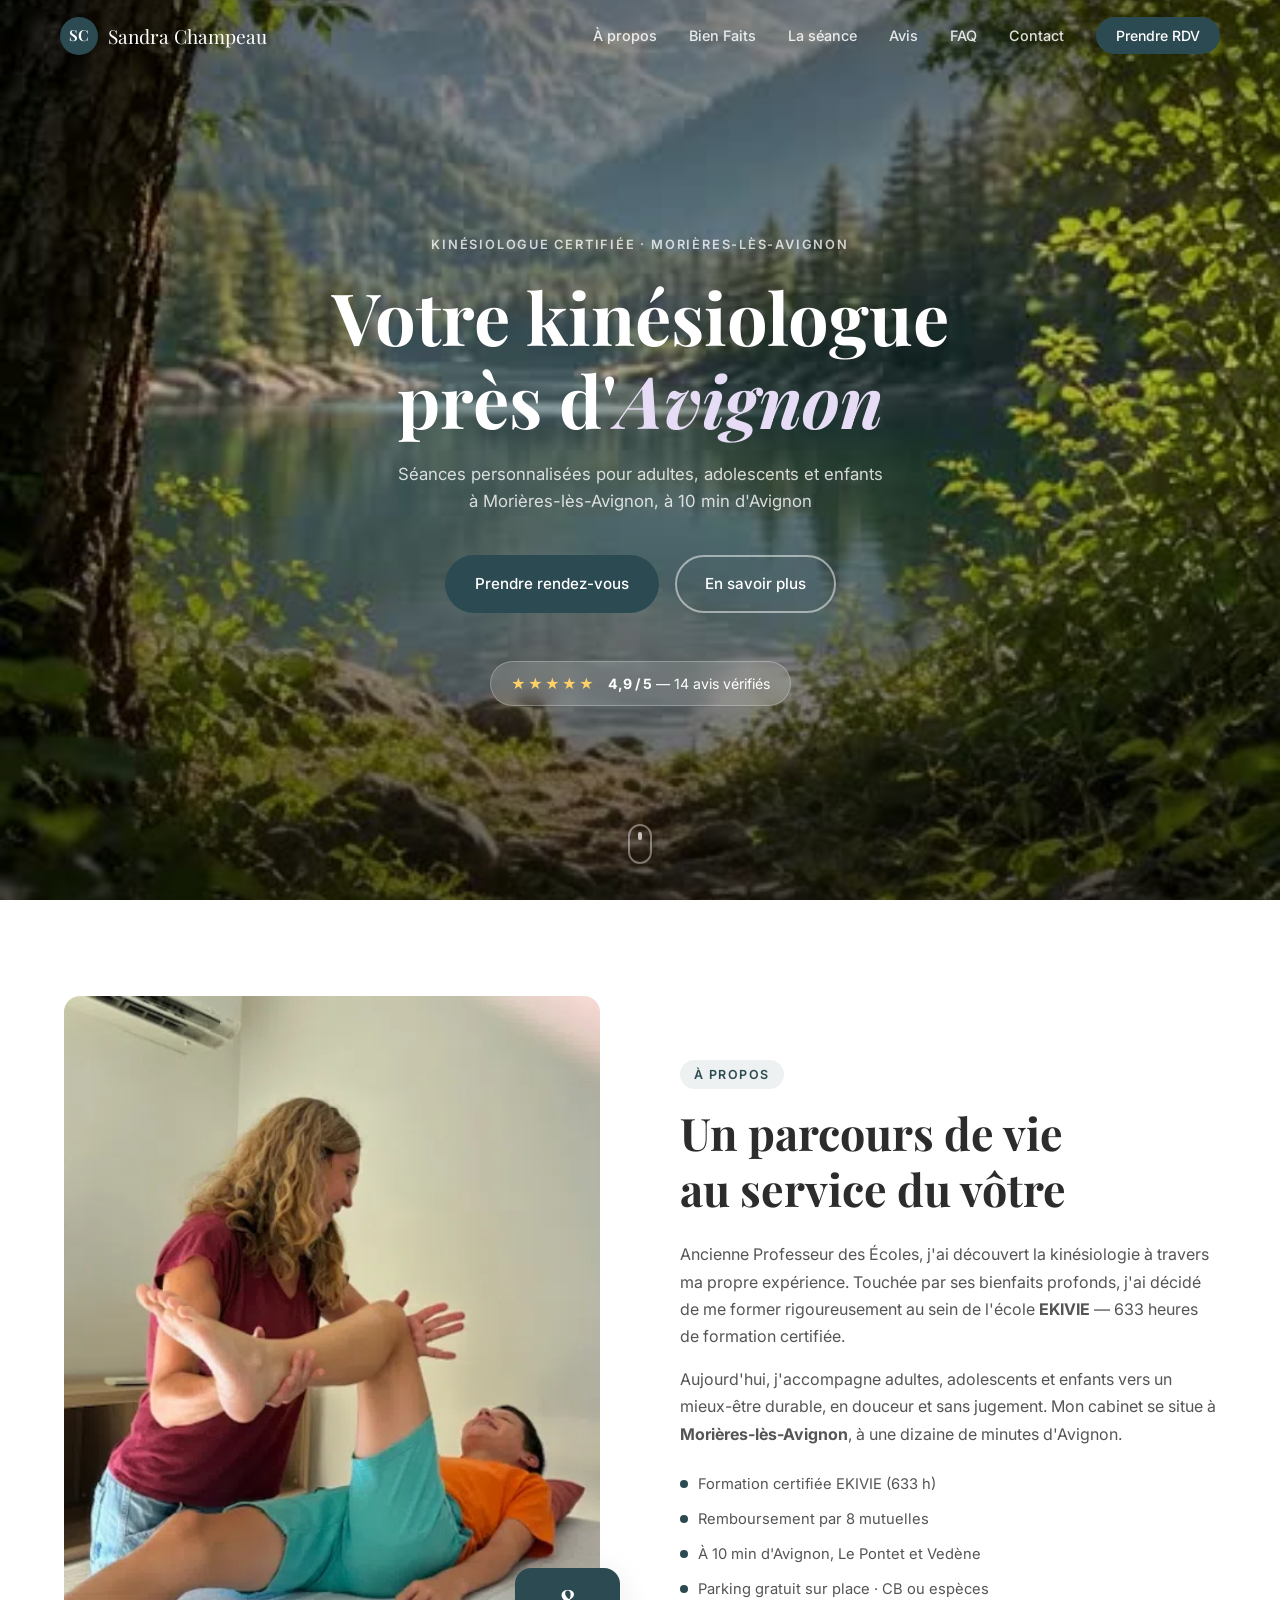
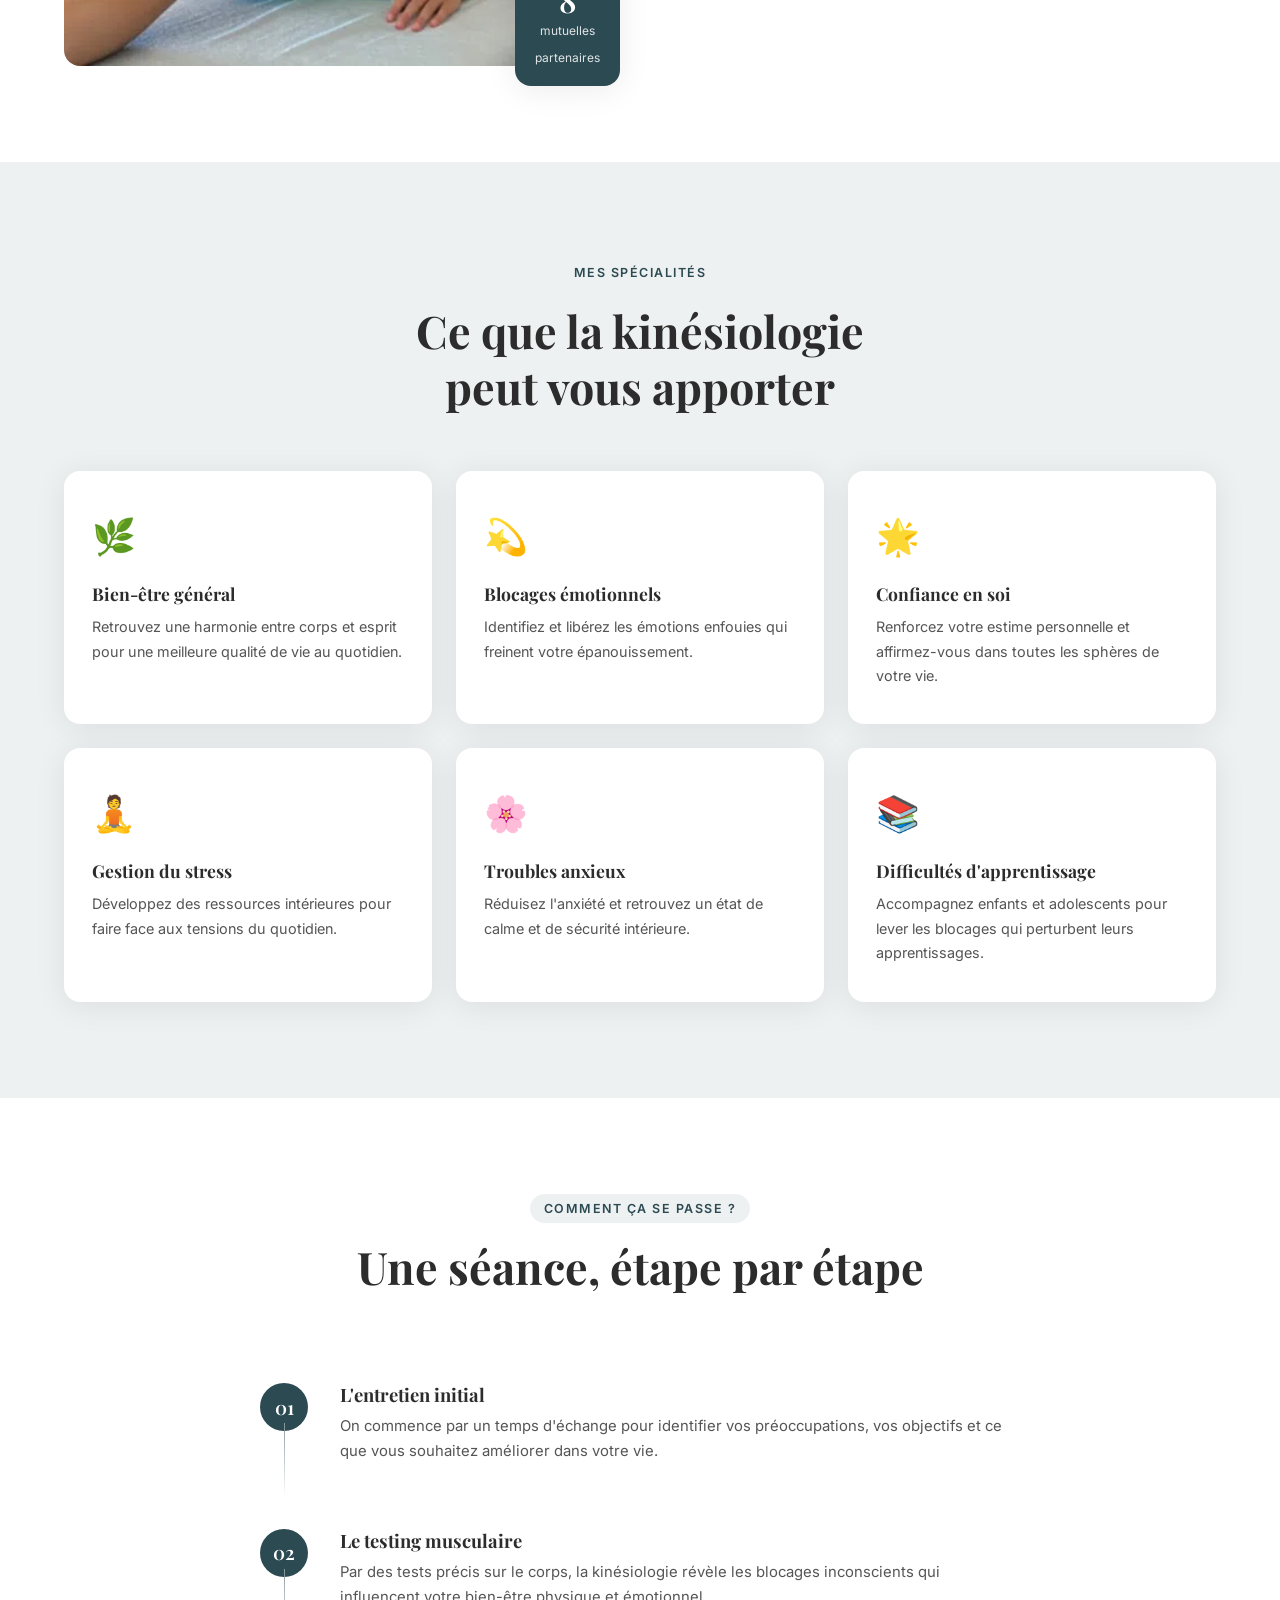
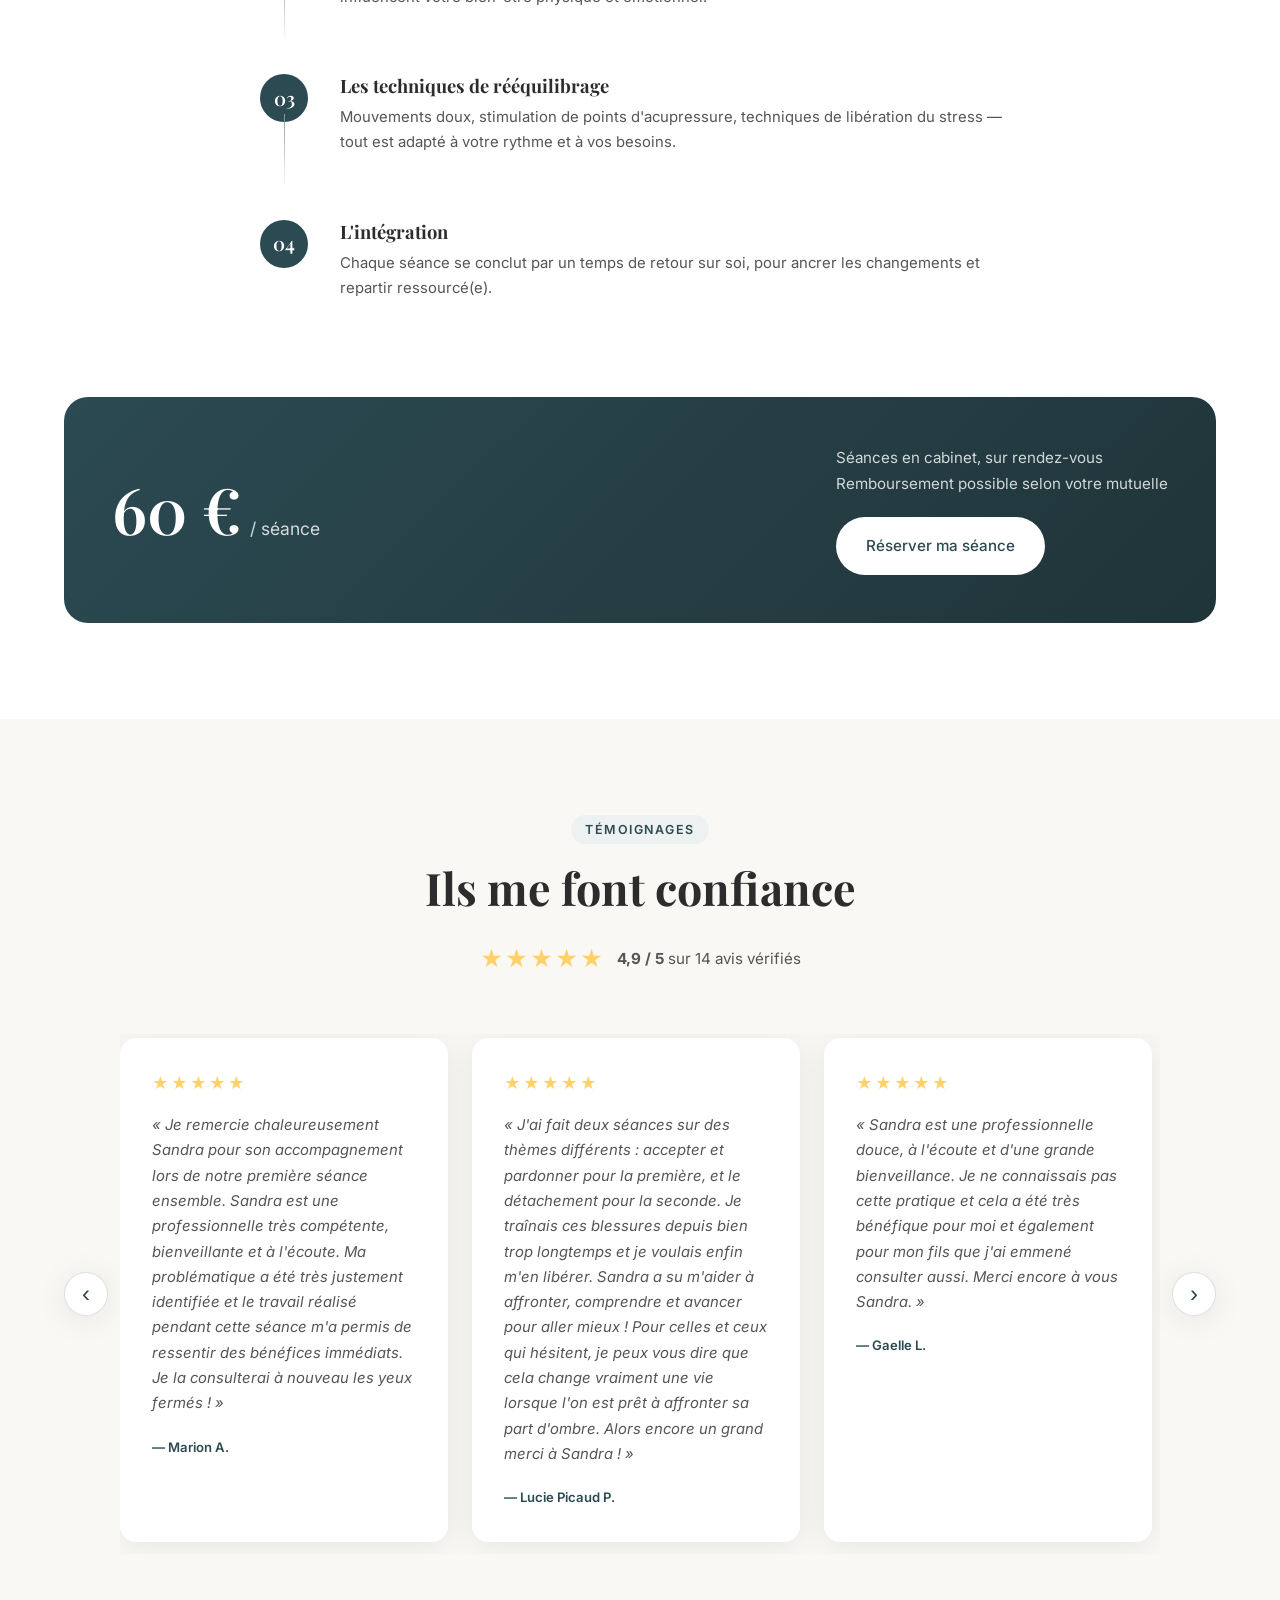
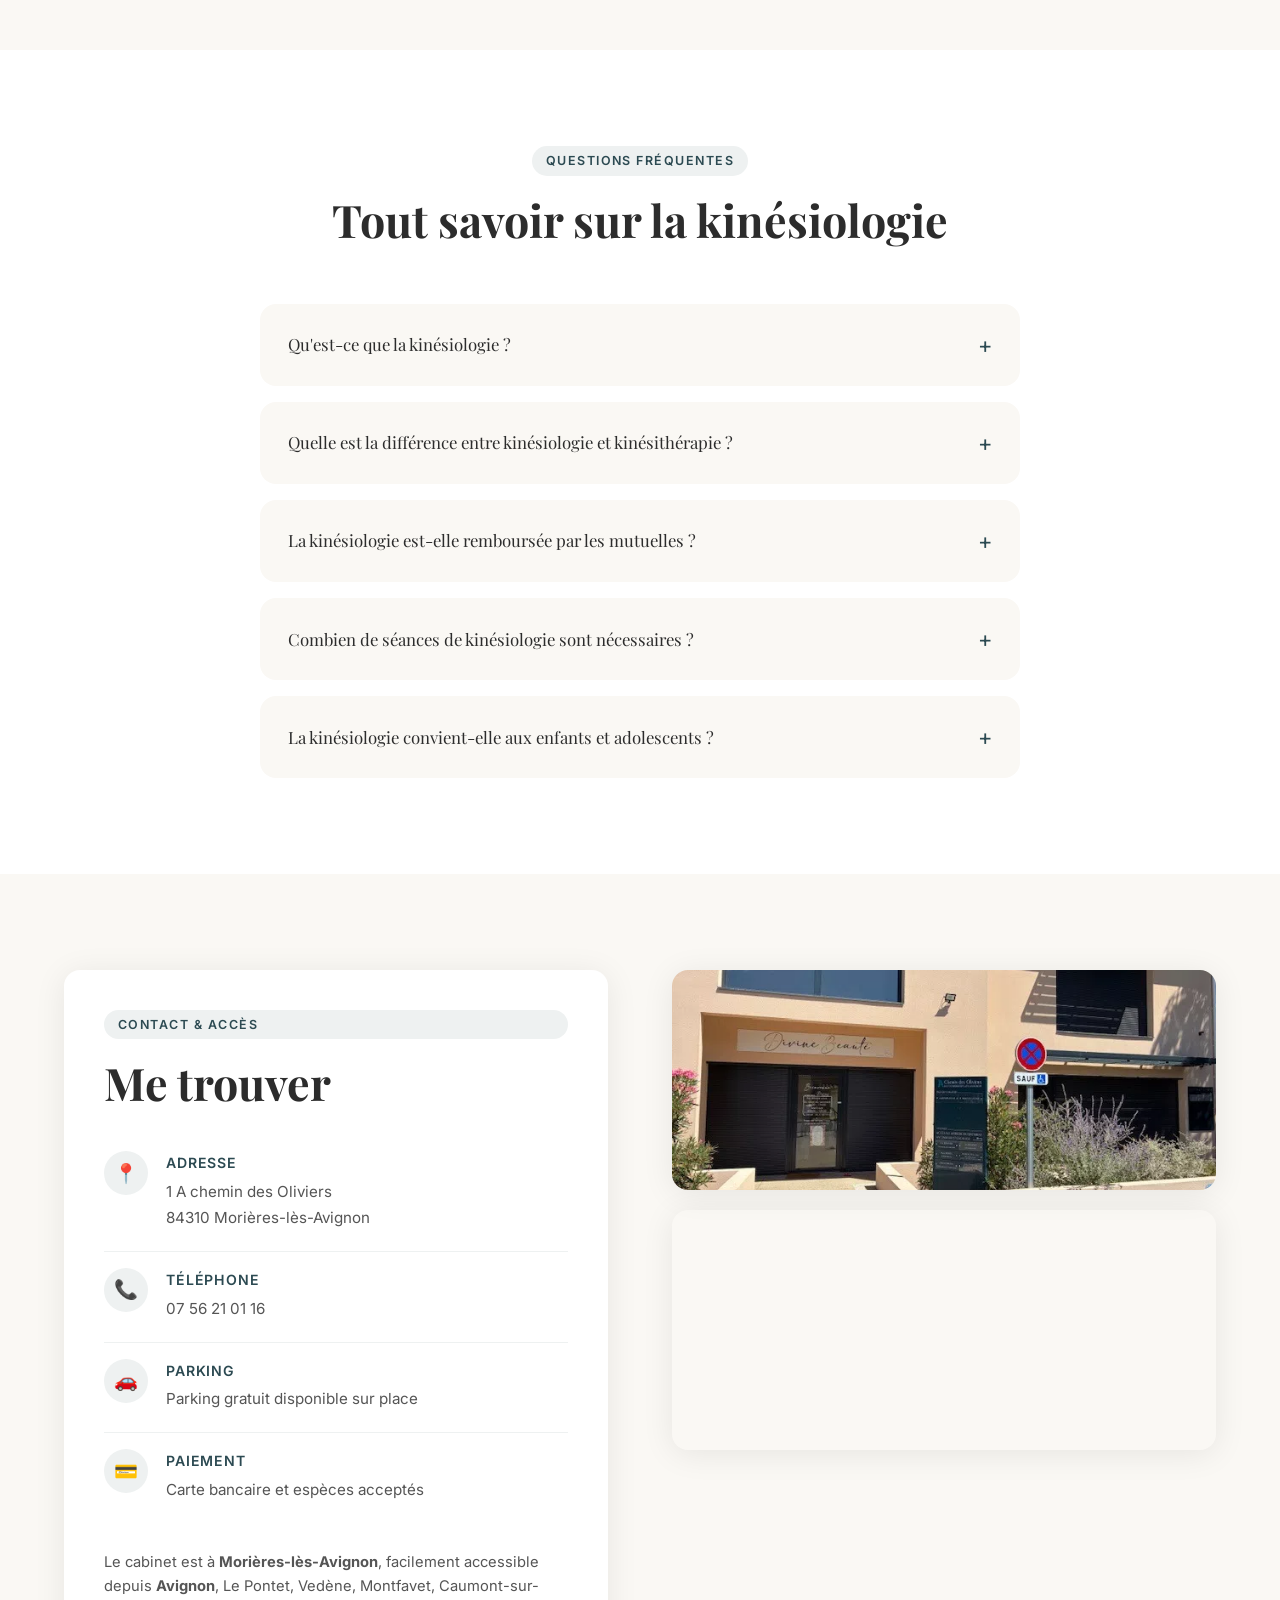
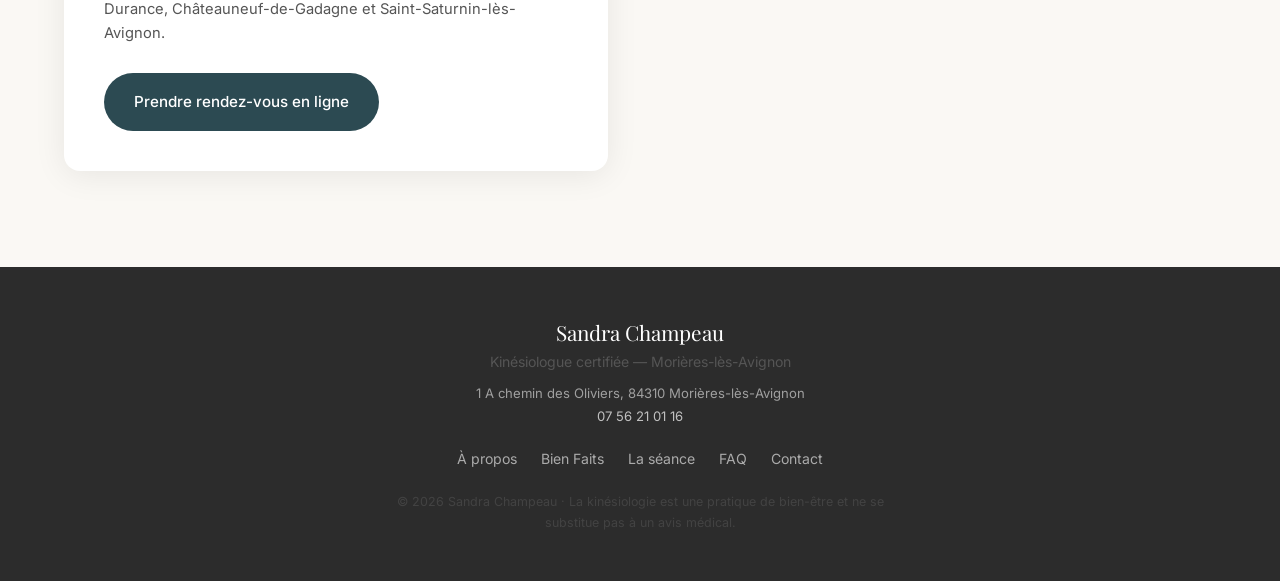
==== commit d4551929: "Ajoute le second tag de vérification Google (compte GSC actif) Co-Authored-By: Claude Sonnet 5 <nore" ====
--- a/index.html
+++ b/index.html
@@ -3,6 +3,8 @@
 <head>
   <meta charset="UTF-8" />
   <meta name="viewport" content="width=device-width, initial-scale=1.0" />
+  <meta name="google-site-verification" content="NMj7OQXBqoMBp203kY8ozcEXzLc7NweDjQwSM0yi-Bc" />
+  <meta name="google-site-verification" content="fJcKw_sJ5ml6rw70fgH86WUKrf3lHu9RL1oK5onNULI" />
   <title>Kinésiologue Avignon – Sandra Champeau, Morières-lès-Avignon (84310)</title>
   <meta name="description" content="Sandra Champeau, kinésiologue certifiée à Morières-lès-Avignon, à 10 min d'Avignon (84). Séances adultes, adolescents et enfants : stress, anxiété, blocages émotionnels, confiance en soi. 60 € — remboursement mutuelle. Prise de RDV en ligne." />
   <meta name="keywords" content="kinésiologue Avignon, kinésiologue Morières-lès-Avignon, kinésiologie Avignon, kinésiologue 84310, kinésiologue Vaucluse, gestion du stress Avignon, blocages émotionnels, confiance en soi, kinésiologie enfant adolescent, Sandra Champeau" />
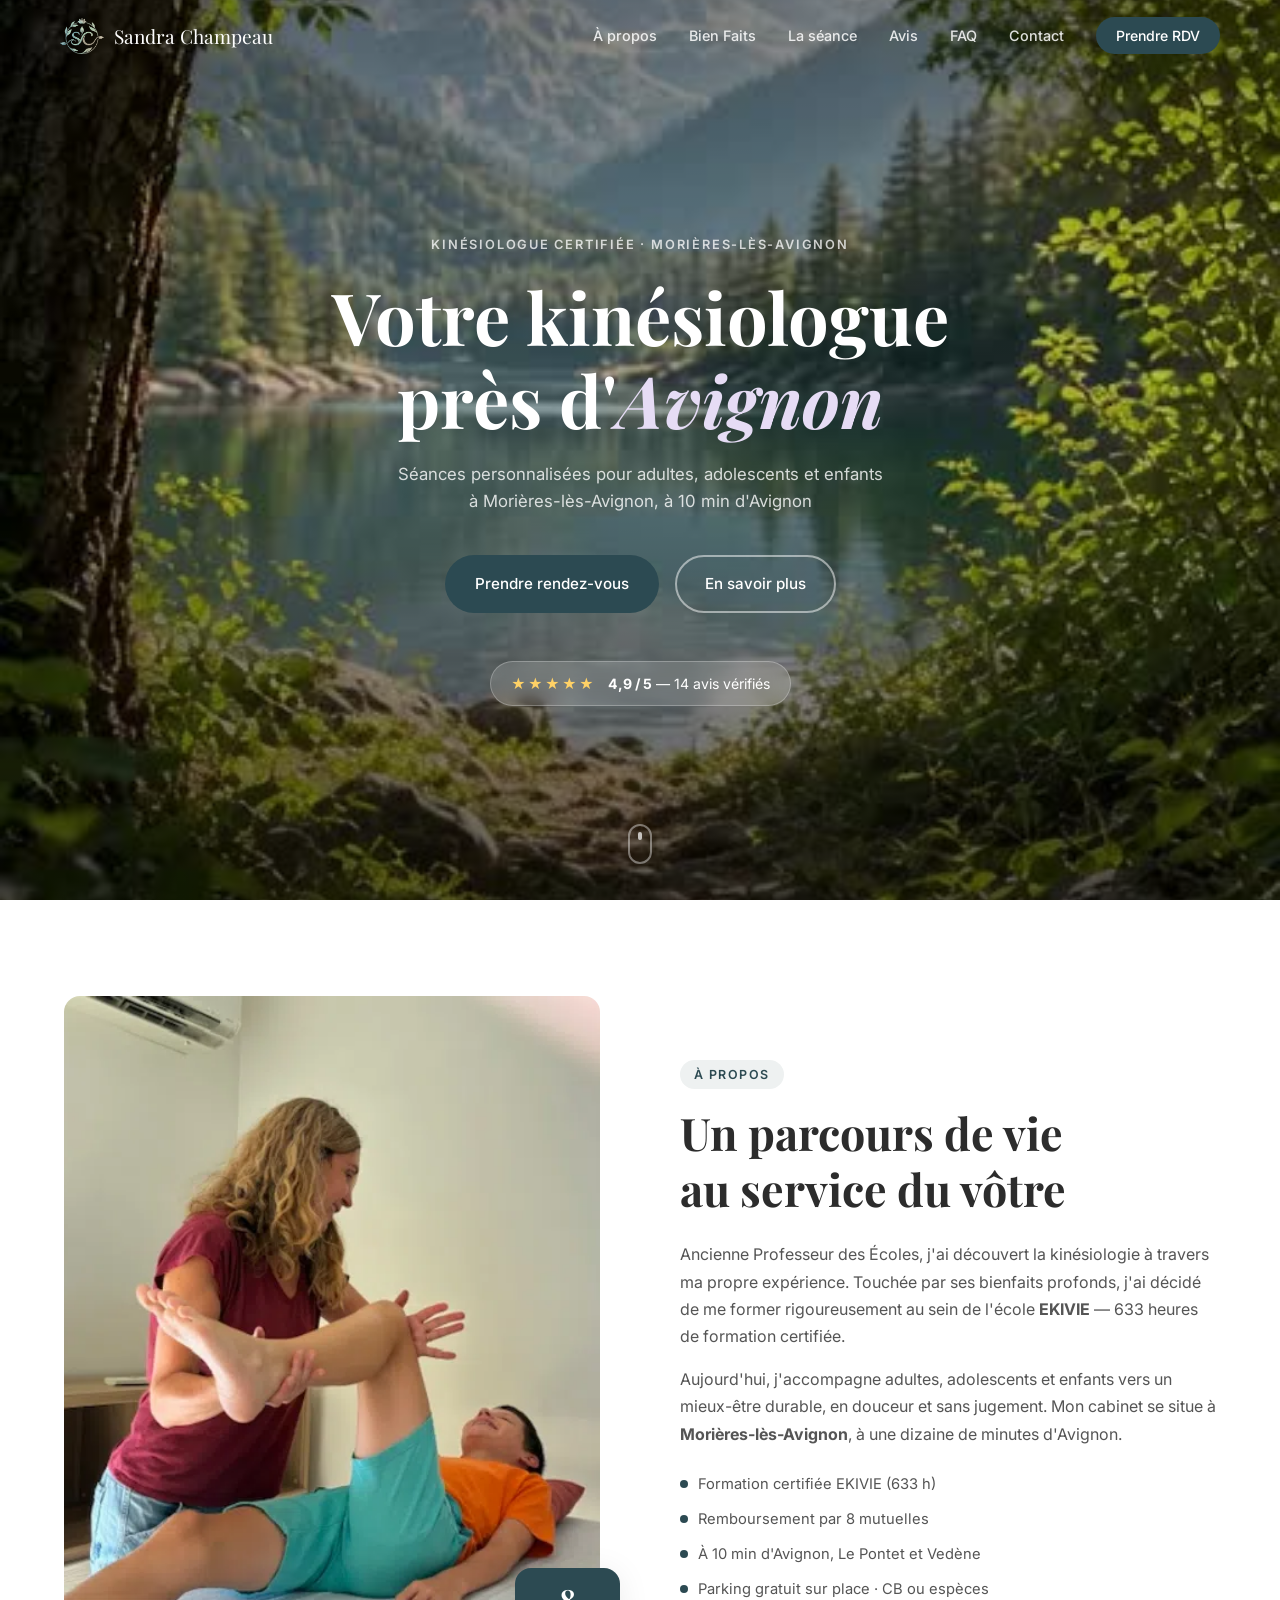
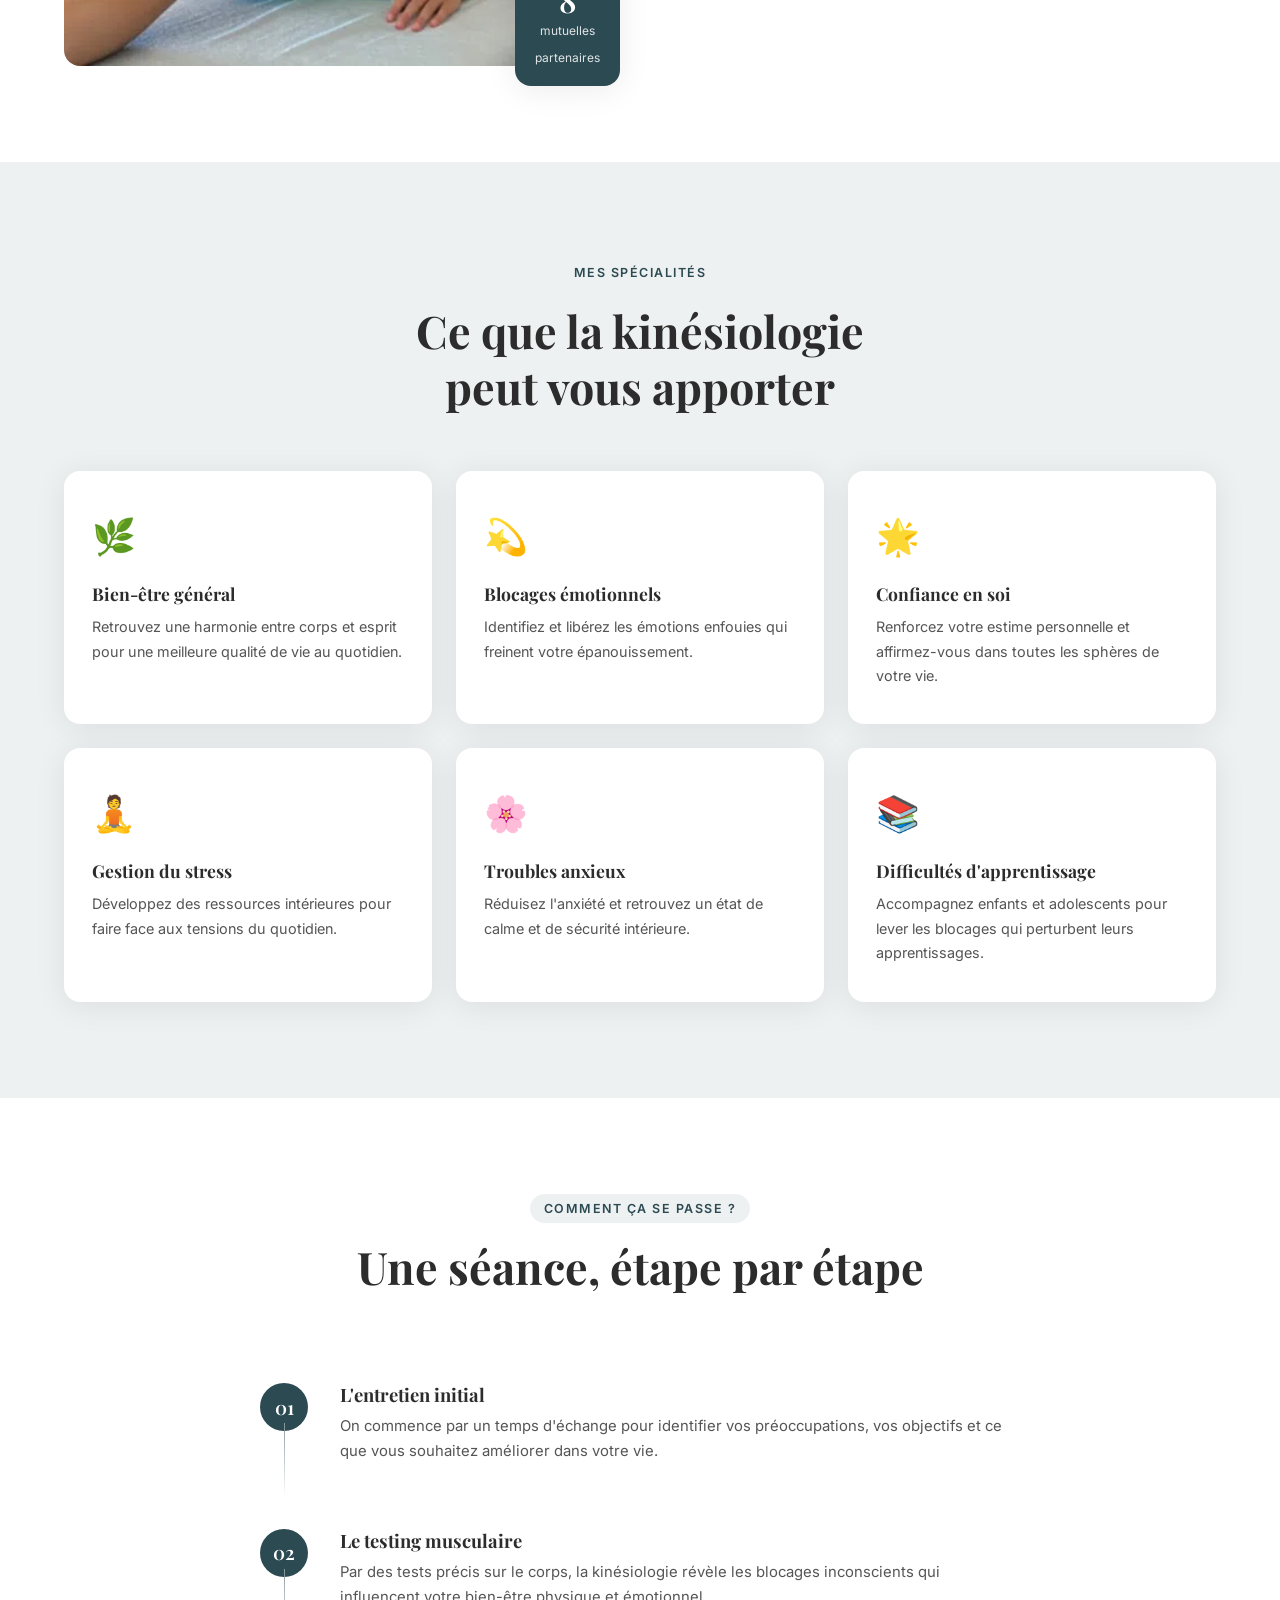
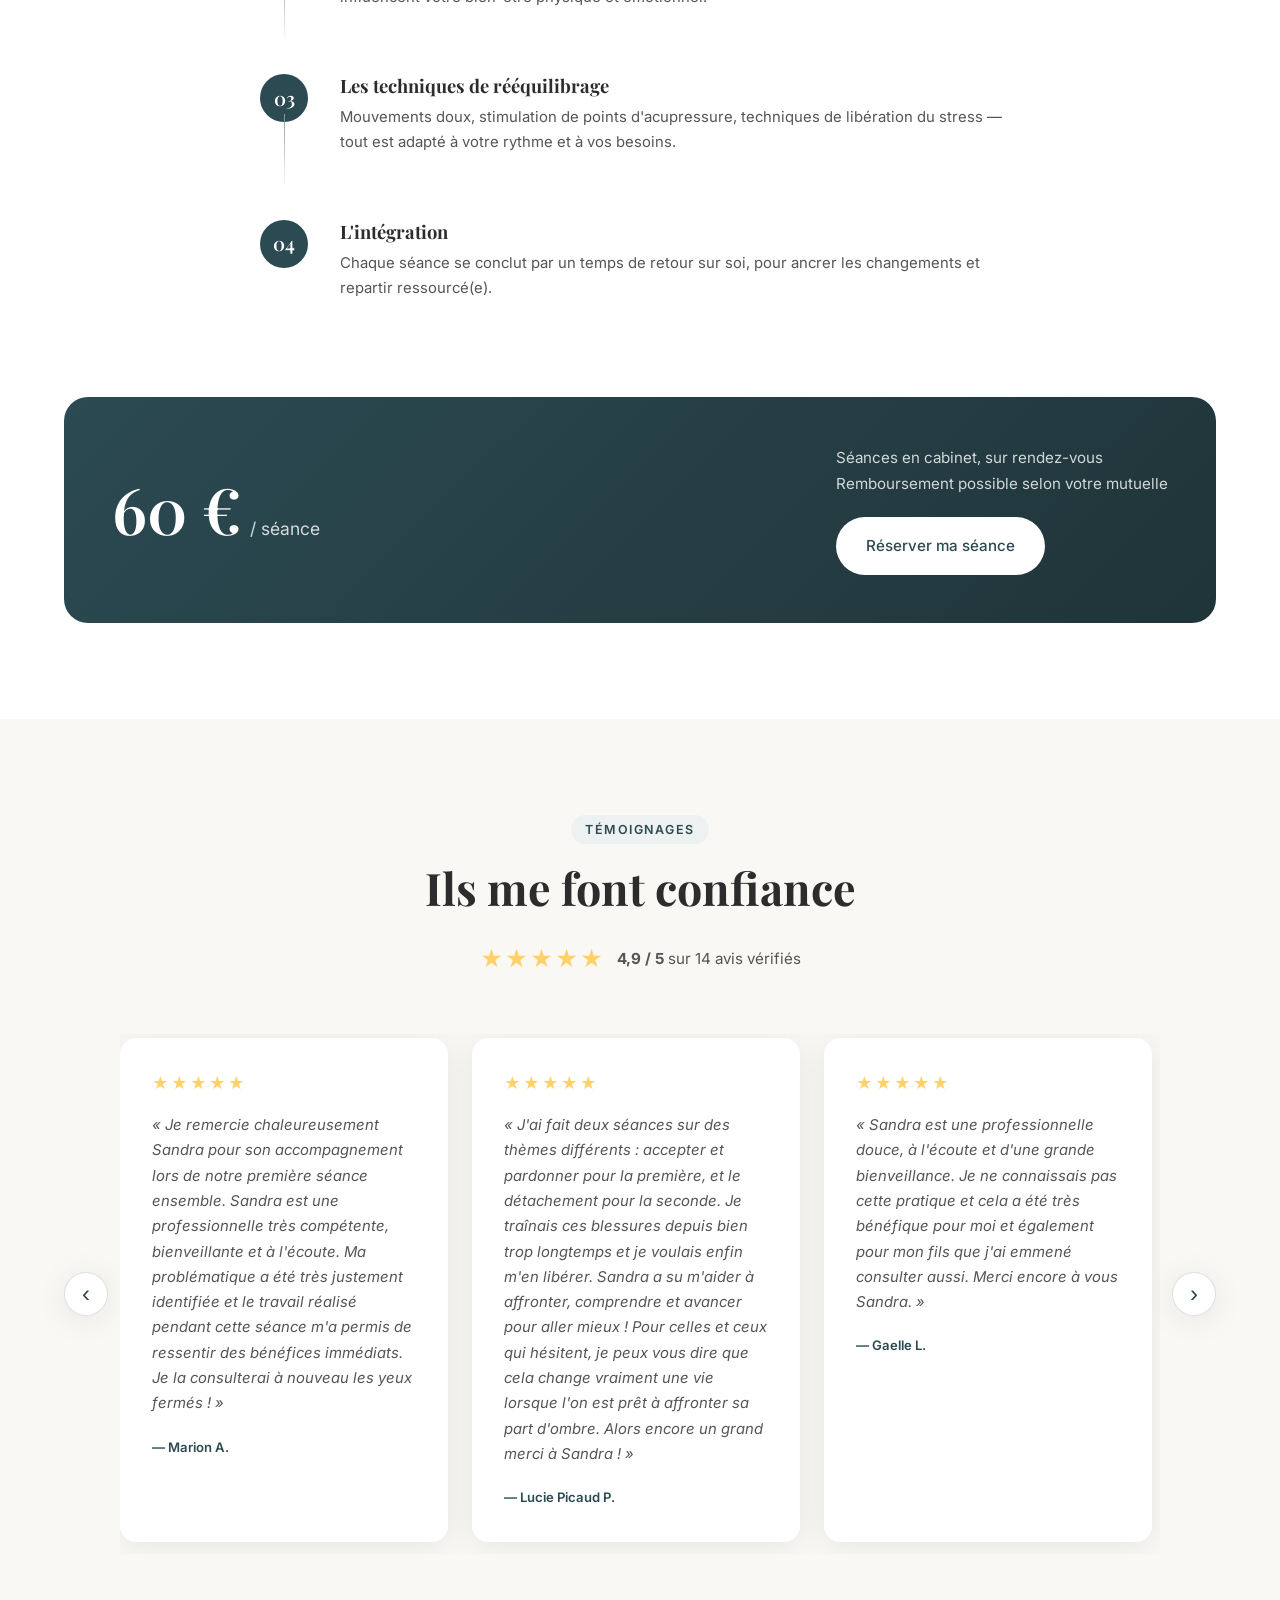
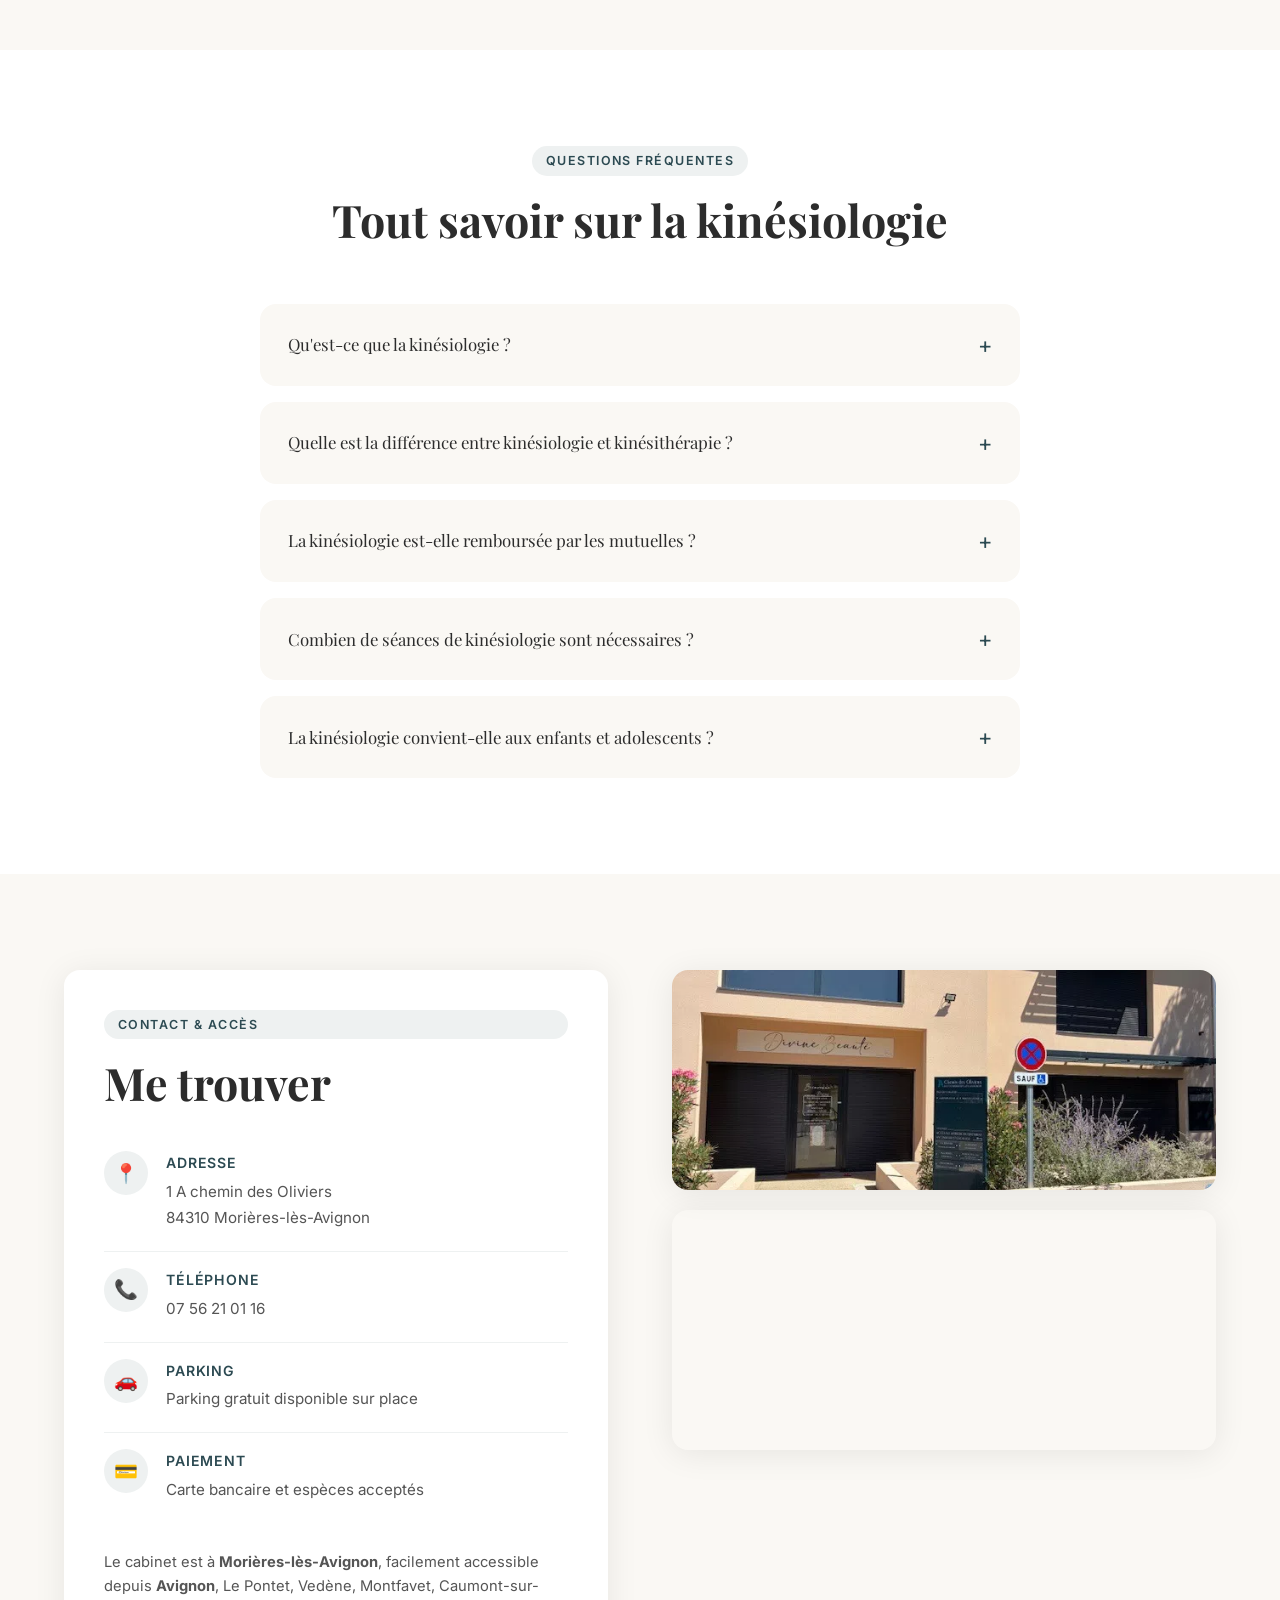
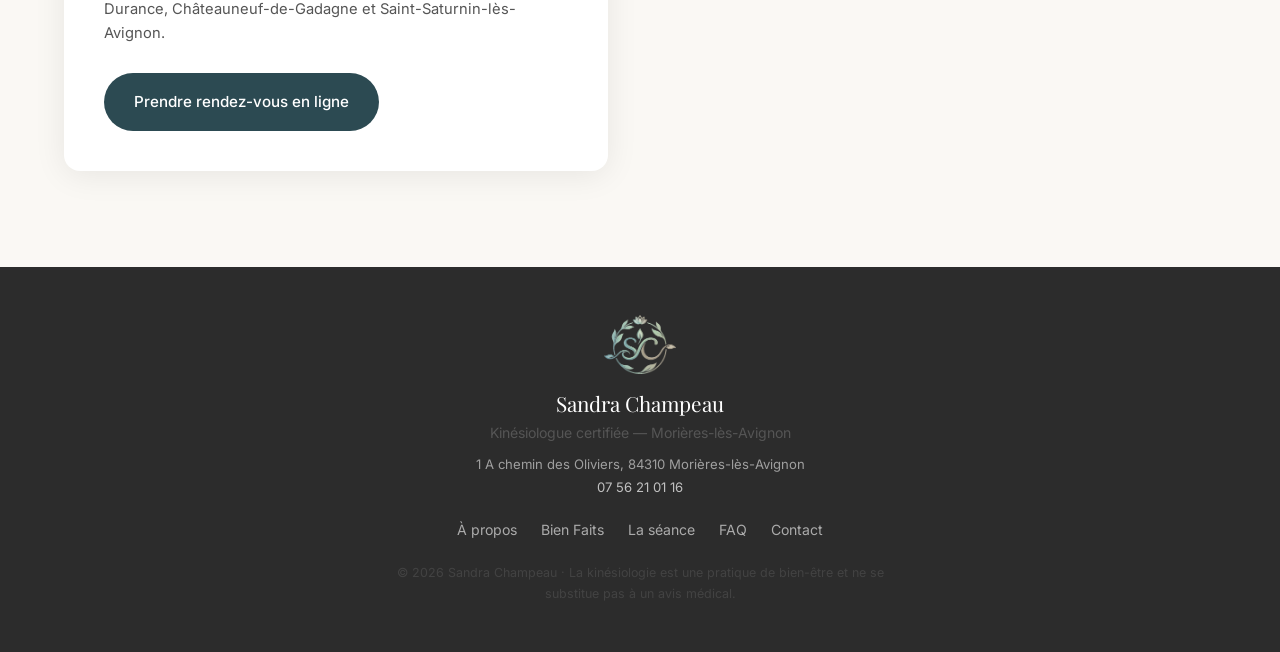
==== commit 18c25641: "Intègre le logo officiel du cabinet (nav, footer, favicons, schema.org) Co-Authored-By: Claude Sonne" ====
--- a/index.html
+++ b/index.html
@@ -11,7 +11,9 @@
   <meta name="author" content="Sandra Champeau" />
   <meta name="robots" content="index, follow" />
   <link rel="canonical" href="https://avignon-kinesiologue.fr/" />
-  <link rel="icon" type="image/svg+xml" href="favicon.svg" />
+  <link rel="icon" type="image/png" sizes="32x32" href="favicon-32.png" />
+  <link rel="icon" type="image/png" sizes="16x16" href="favicon-16.png" />
+  <link rel="apple-touch-icon" href="apple-touch-icon.png" />
 
   <!-- Open Graph -->
   <meta property="og:type" content="website" />
@@ -38,6 +40,7 @@
     "description": "Kinésiologue certifiée à Morières-lès-Avignon, à 10 minutes d'Avignon. Séances pour adultes, adolescents et enfants : gestion du stress, anxiété, blocages émotionnels, confiance en soi, difficultés d'apprentissage.",
     "url": "https://avignon-kinesiologue.fr/",
     "image": "https://avignon-kinesiologue.fr/sandra.webp",
+    "logo": "https://avignon-kinesiologue.fr/logo.png",
     "telephone": "+33756210116",
     "priceRange": "60€",
     "currenciesAccepted": "EUR",
@@ -129,7 +132,7 @@
   <nav class="nav" id="nav">
     <div class="nav__inner">
       <a href="#hero" class="nav__logo">
-        <span class="nav__mark">SC</span>
+        <img src="logo.png" alt="Sandra Champeau — Kinésiologue" class="nav__mark-img" width="320" height="262" />
         Sandra Champeau
       </a>
       <button class="nav__burger" id="burger" aria-label="Menu">
@@ -471,6 +474,7 @@
     <div class="container">
       <div class="footer__inner">
         <div>
+          <img src="logo.png" alt="Sandra Champeau — Kinésiologue" class="footer__logo" width="320" height="262" />
           <p class="footer__name">Sandra Champeau</p>
           <p class="footer__job">Kinésiologue certifiée — Morières-lès-Avignon</p>
           <address class="footer__nap">
--- a/styles.css
+++ b/styles.css
@@ -119,18 +119,9 @@
 }
 .nav.scrolled .nav__logo { color: var(--text); }
 
-.nav__mark {
-  width: 38px;
-  height: 38px;
-  border-radius: 50%;
-  background: var(--sage);
-  color: var(--white);
-  display: flex;
-  align-items: center;
-  justify-content: center;
-  font-size: .95rem;
-  font-weight: 600;
-  letter-spacing: .02em;
+.nav__mark-img {
+  width: 44px;
+  height: auto;
   flex-shrink: 0;
 }
 
@@ -694,6 +685,13 @@
   align-items: center;
   gap: 20px;
   text-align: center;
+}
+
+.footer__logo {
+  display: block;
+  width: 72px;
+  height: auto;
+  margin: 0 auto 12px;
 }
 
 .footer__name {
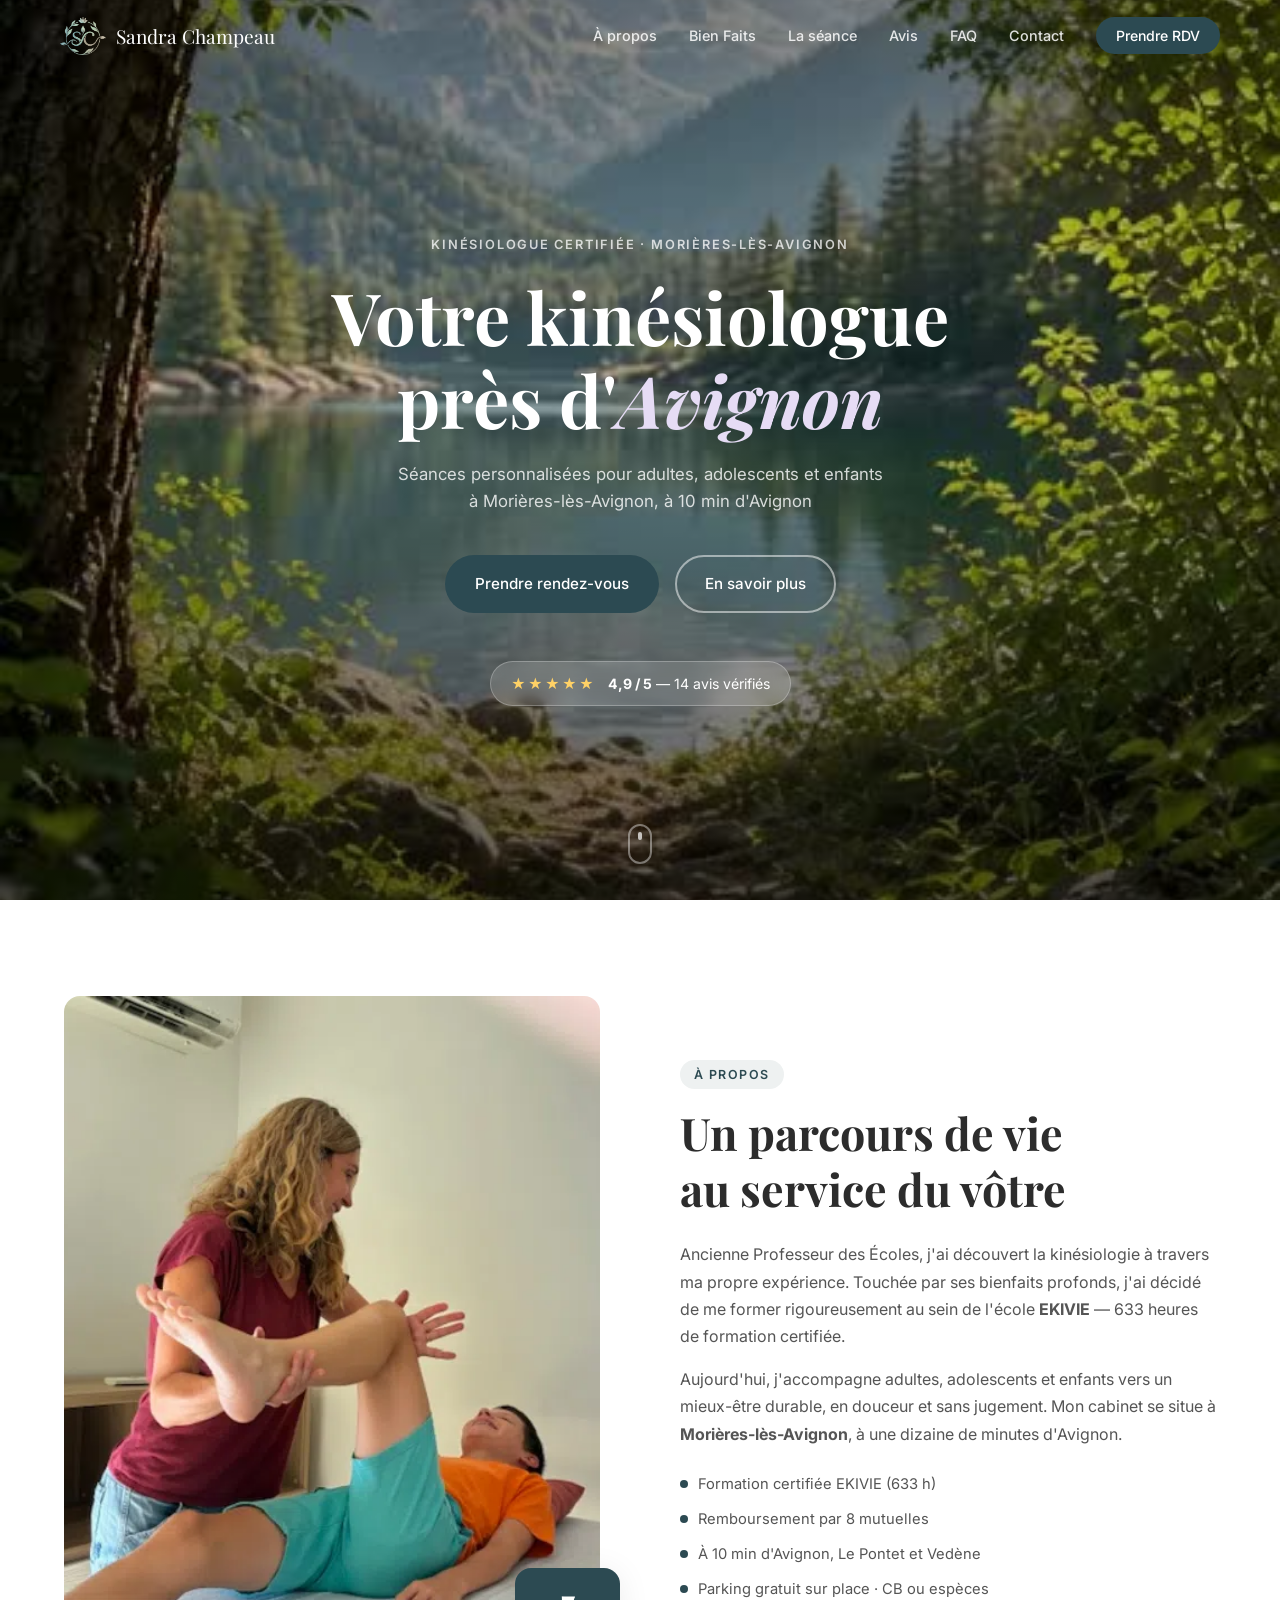
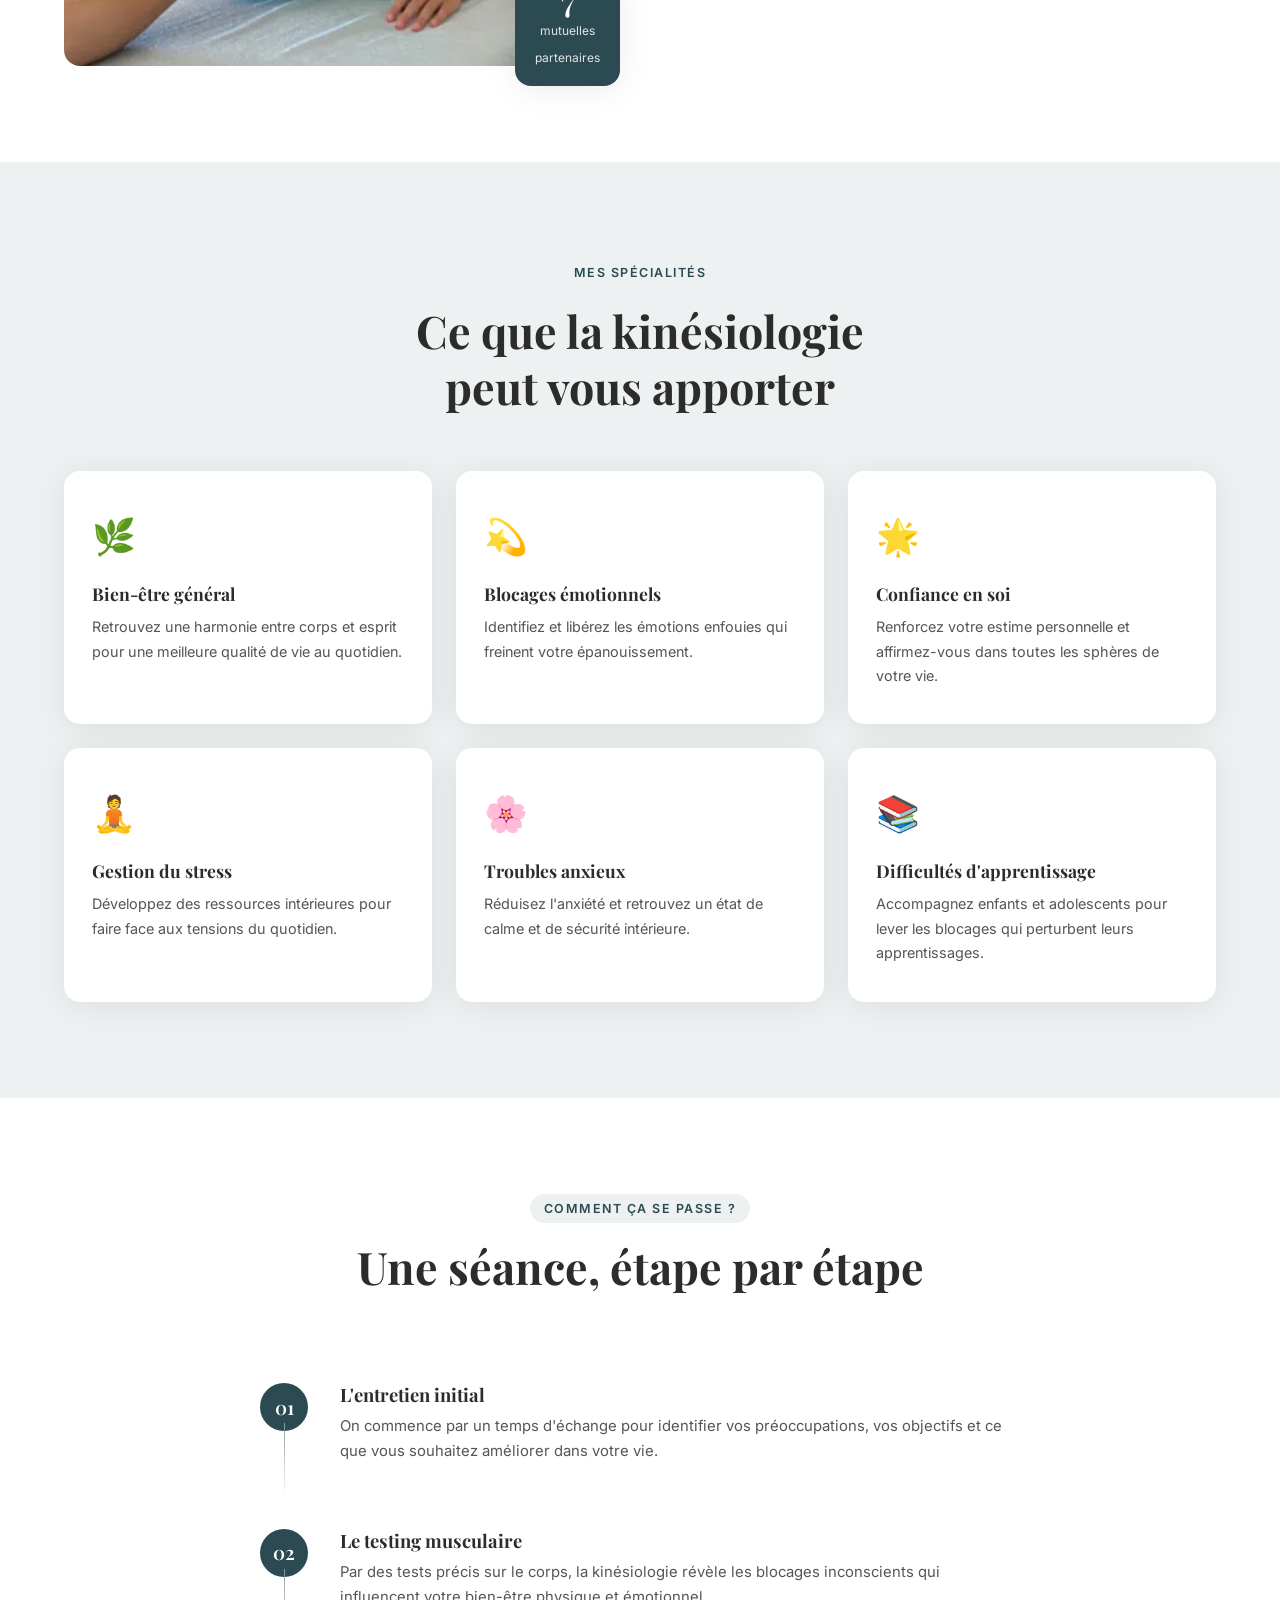
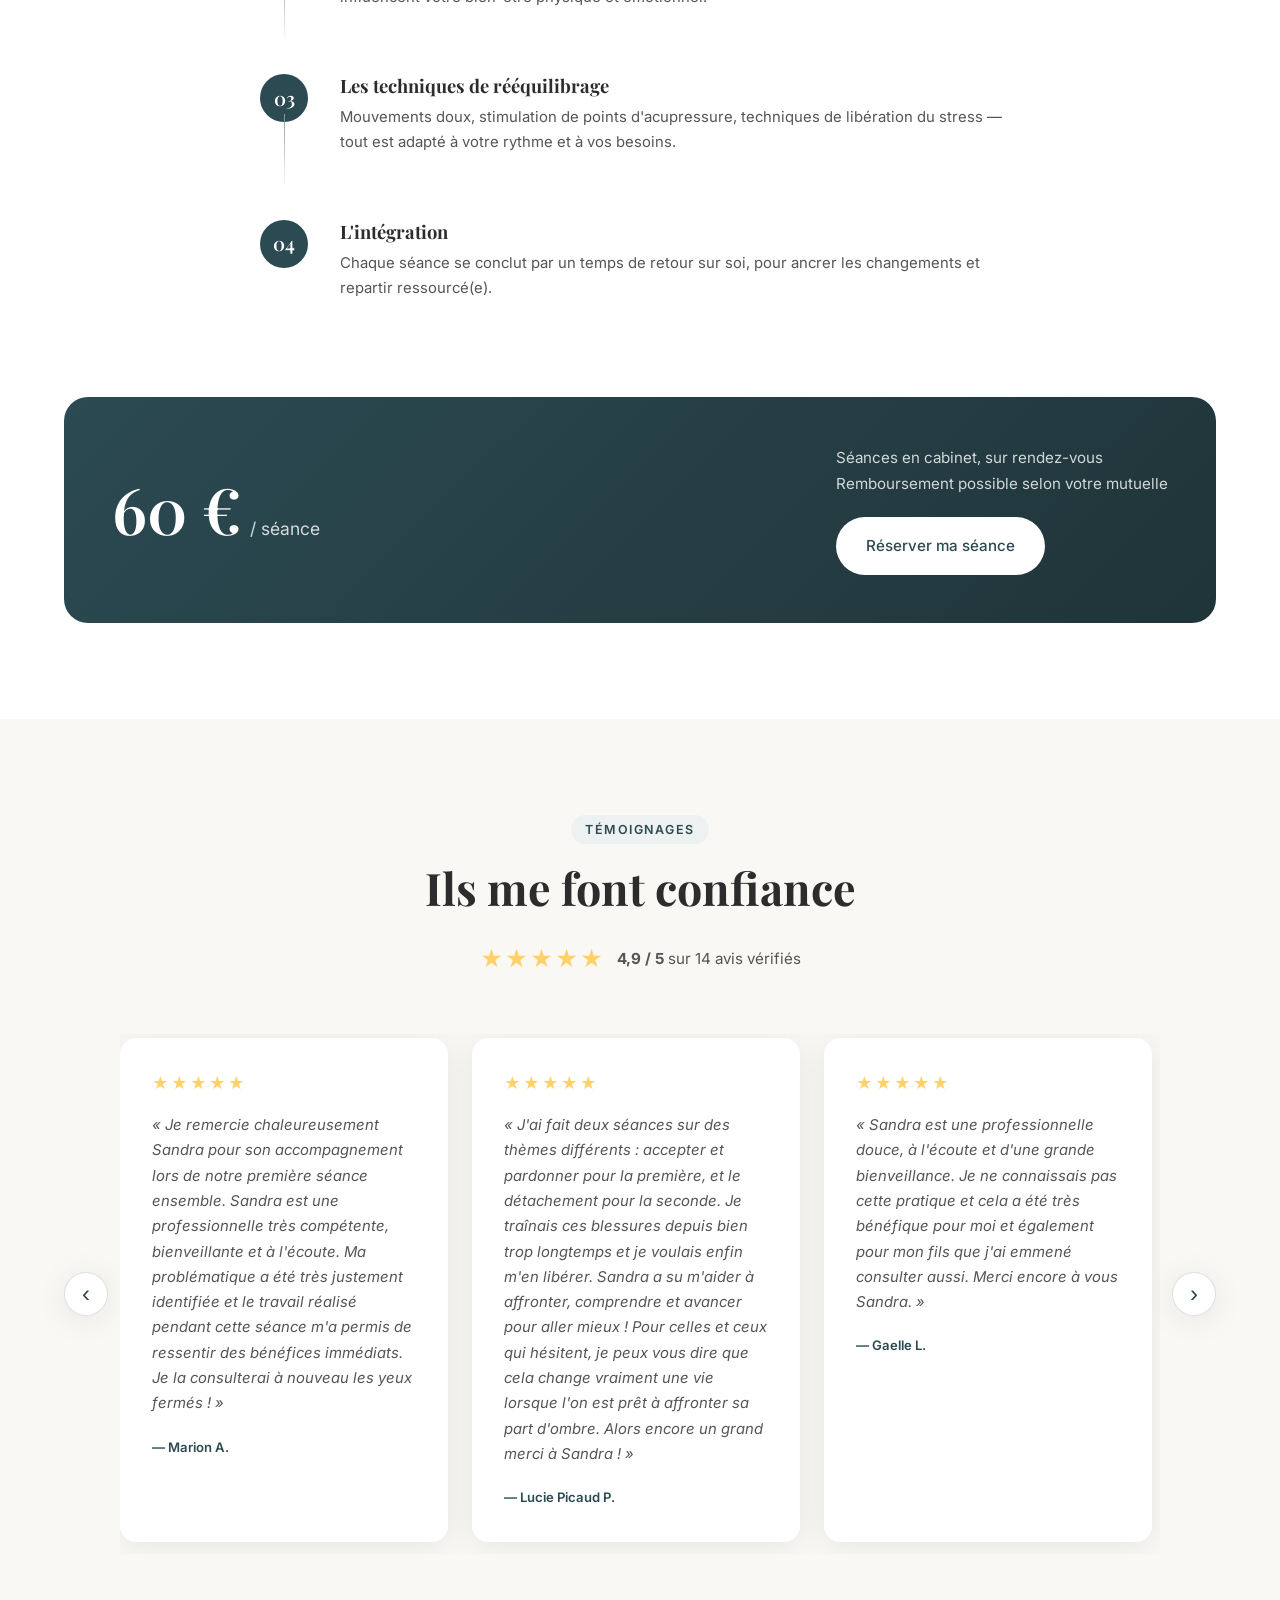
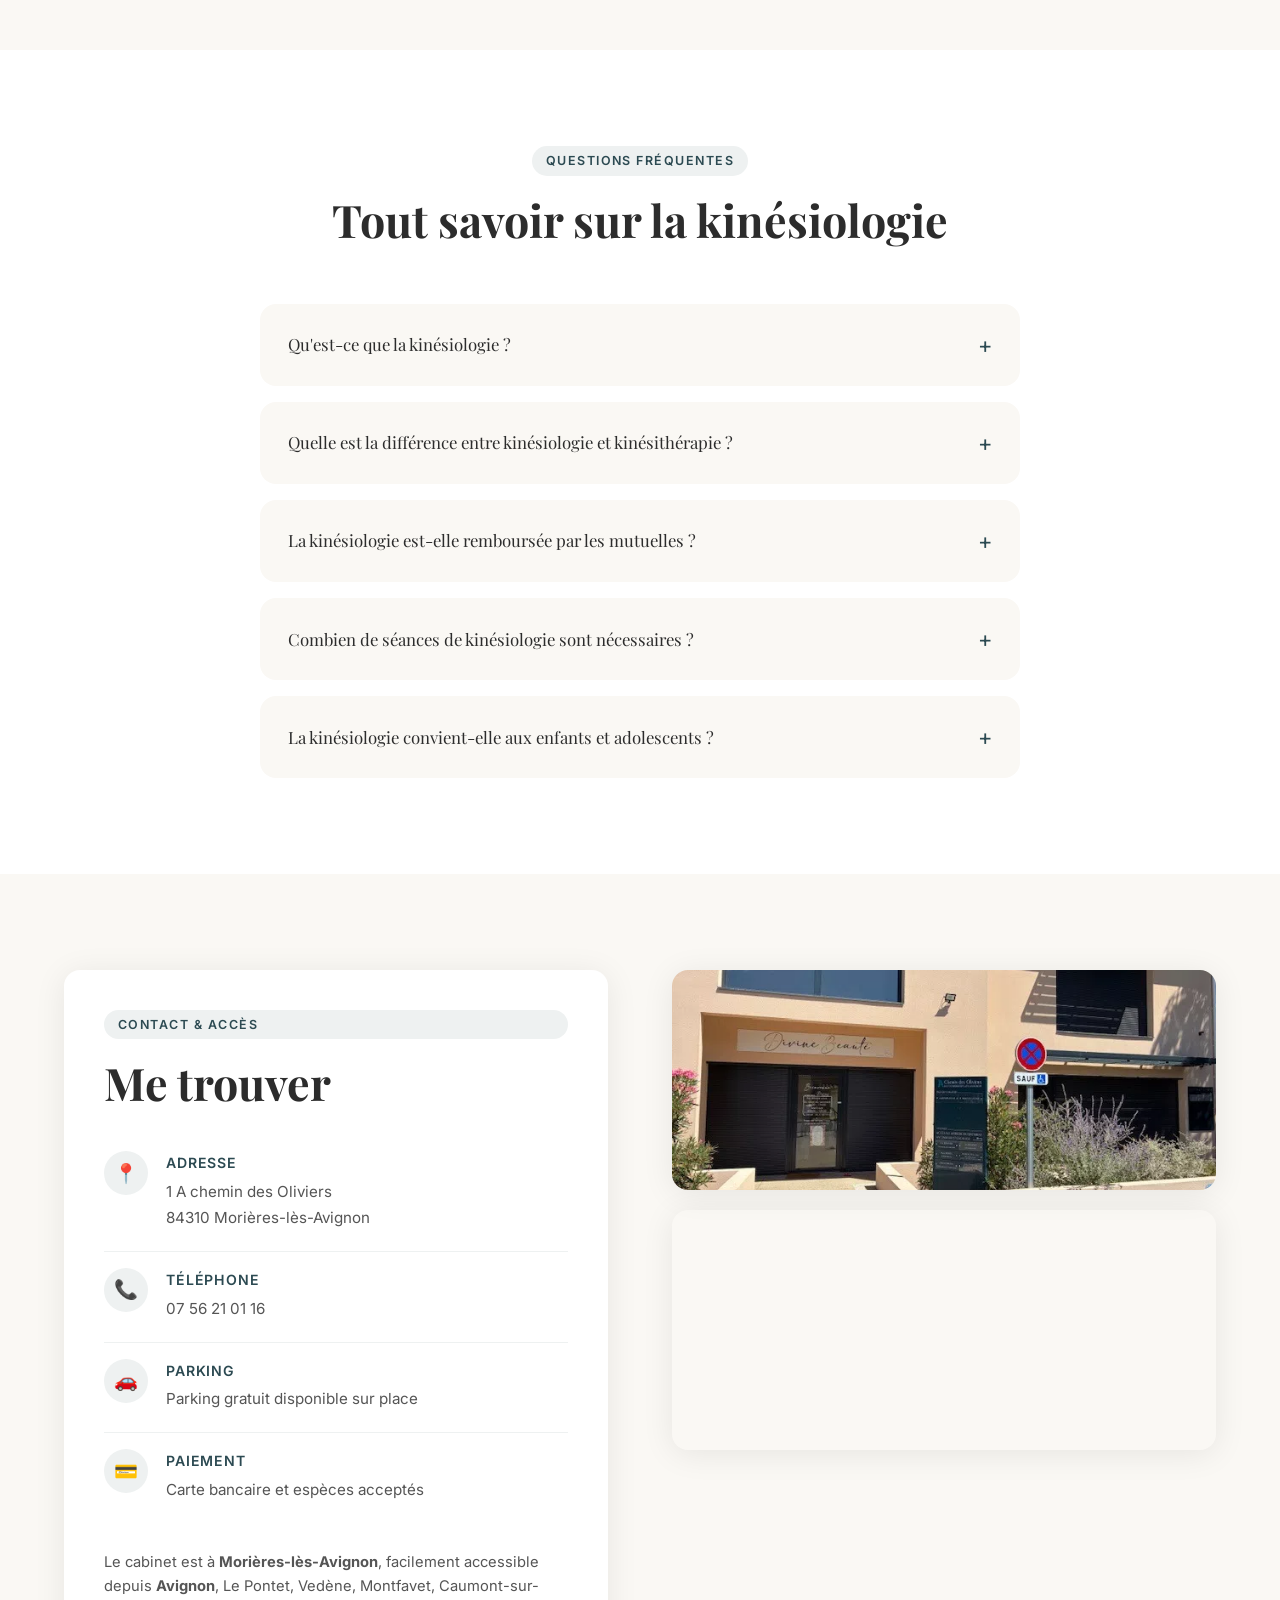
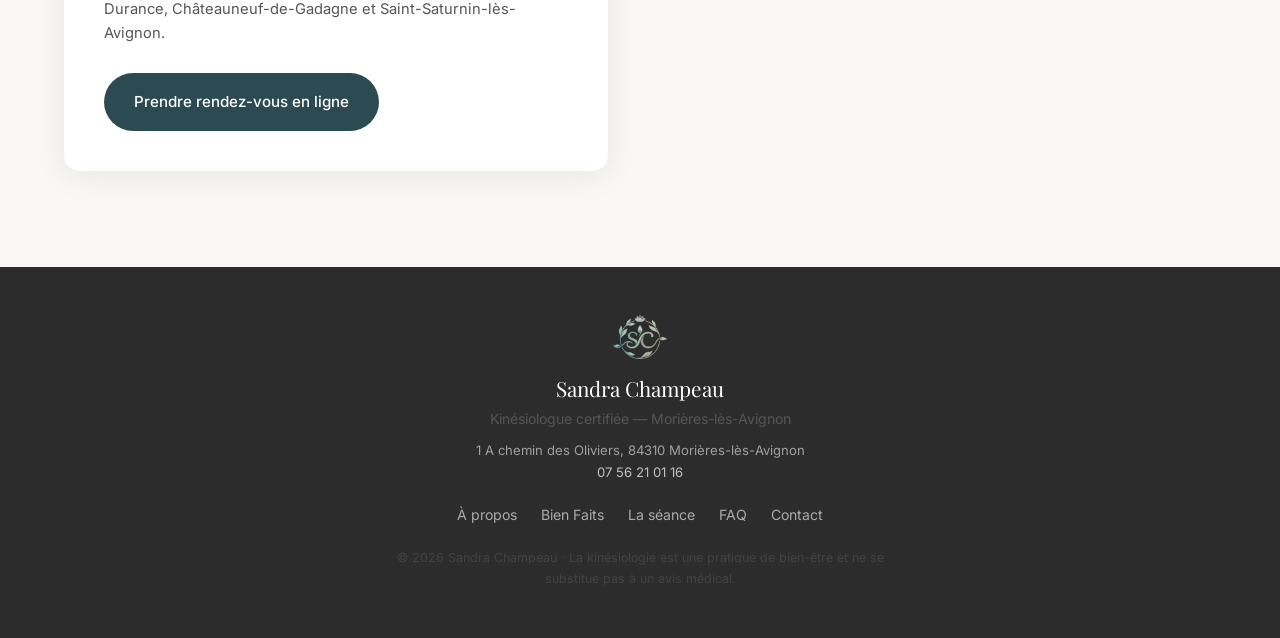
==== commit 615725ec: "Corrige le menu mobile plein écran et ajoute le logo dedans Le backdrop-filter de la nav en état "sc" ====
--- a/index.html
+++ b/index.html
@@ -139,6 +139,7 @@
         <span></span><span></span><span></span>
       </button>
       <ul class="nav__links" id="navLinks">
+        <li class="nav__links-logo"><img src="logo.png" alt="Sandra Champeau — Kinésiologue" width="320" height="262" /></li>
         <li><a href="#apropos">À propos</a></li>
         <li><a href="#bienfaits">Bien Faits</a></li>
         <li><a href="#seance">La séance</a></li>
--- a/styles.css
+++ b/styles.css
@@ -16,15 +16,16 @@
   --trans:     .35s cubic-bezier(.4,0,.2,1);
 }
 
-html { scroll-behavior: smooth; font-size: 16px; }
+html { scroll-behavior: smooth; font-size: 16px; overflow-x: hidden; }
 
 body {
   font-family: 'Inter', sans-serif;
   color: var(--text);
   background: var(--cream);
   line-height: 1.7;
-  overflow-x: hidden;
-}
+}
+
+body.menu-open { overflow: hidden; }
 
 h1,h2,h3 { font-family: 'Playfair Display', serif; line-height: 1.25; }
 a { color: inherit; text-decoration: none; }
@@ -99,6 +100,10 @@
   box-shadow: 0 2px 20px rgba(0,0,0,.06);
 }
 
+/* backdrop-filter creates a new containing block for fixed descendants,
+   which breaks the fullscreen mobile menu's `inset:0` — drop it while open */
+.nav.menu-open { backdrop-filter: none; }
+
 .nav__inner {
   display: flex;
   align-items: center;
@@ -120,7 +125,7 @@
 .nav.scrolled .nav__logo { color: var(--text); }
 
 .nav__mark-img {
-  width: 44px;
+  width: 46px;
   height: auto;
   flex-shrink: 0;
 }
@@ -131,6 +136,8 @@
   gap: 32px;
   list-style: none;
 }
+
+.nav__links-logo { display: none; }
 
 .nav__links a {
   font-size: .9rem;
@@ -689,7 +696,7 @@
 
 .footer__logo {
   display: block;
-  width: 72px;
+  width: 54px;
   height: auto;
   margin: 0 auto 12px;
 }
@@ -772,6 +779,8 @@
   }
   .nav__links.open { display: flex; }
   .nav__links a { color: var(--text) !important; font-size: 1.1rem; }
+  .nav__links-logo { display: block; margin-bottom: 8px; }
+  .nav__links-logo img { width: 64px; height: auto; margin: 0 auto; }
   .nav__burger { display: flex; z-index: 100; }
   .nav__cta { background: var(--sage) !important; color: var(--white) !important; }
   .hero__title { font-size: 2.4rem; }
